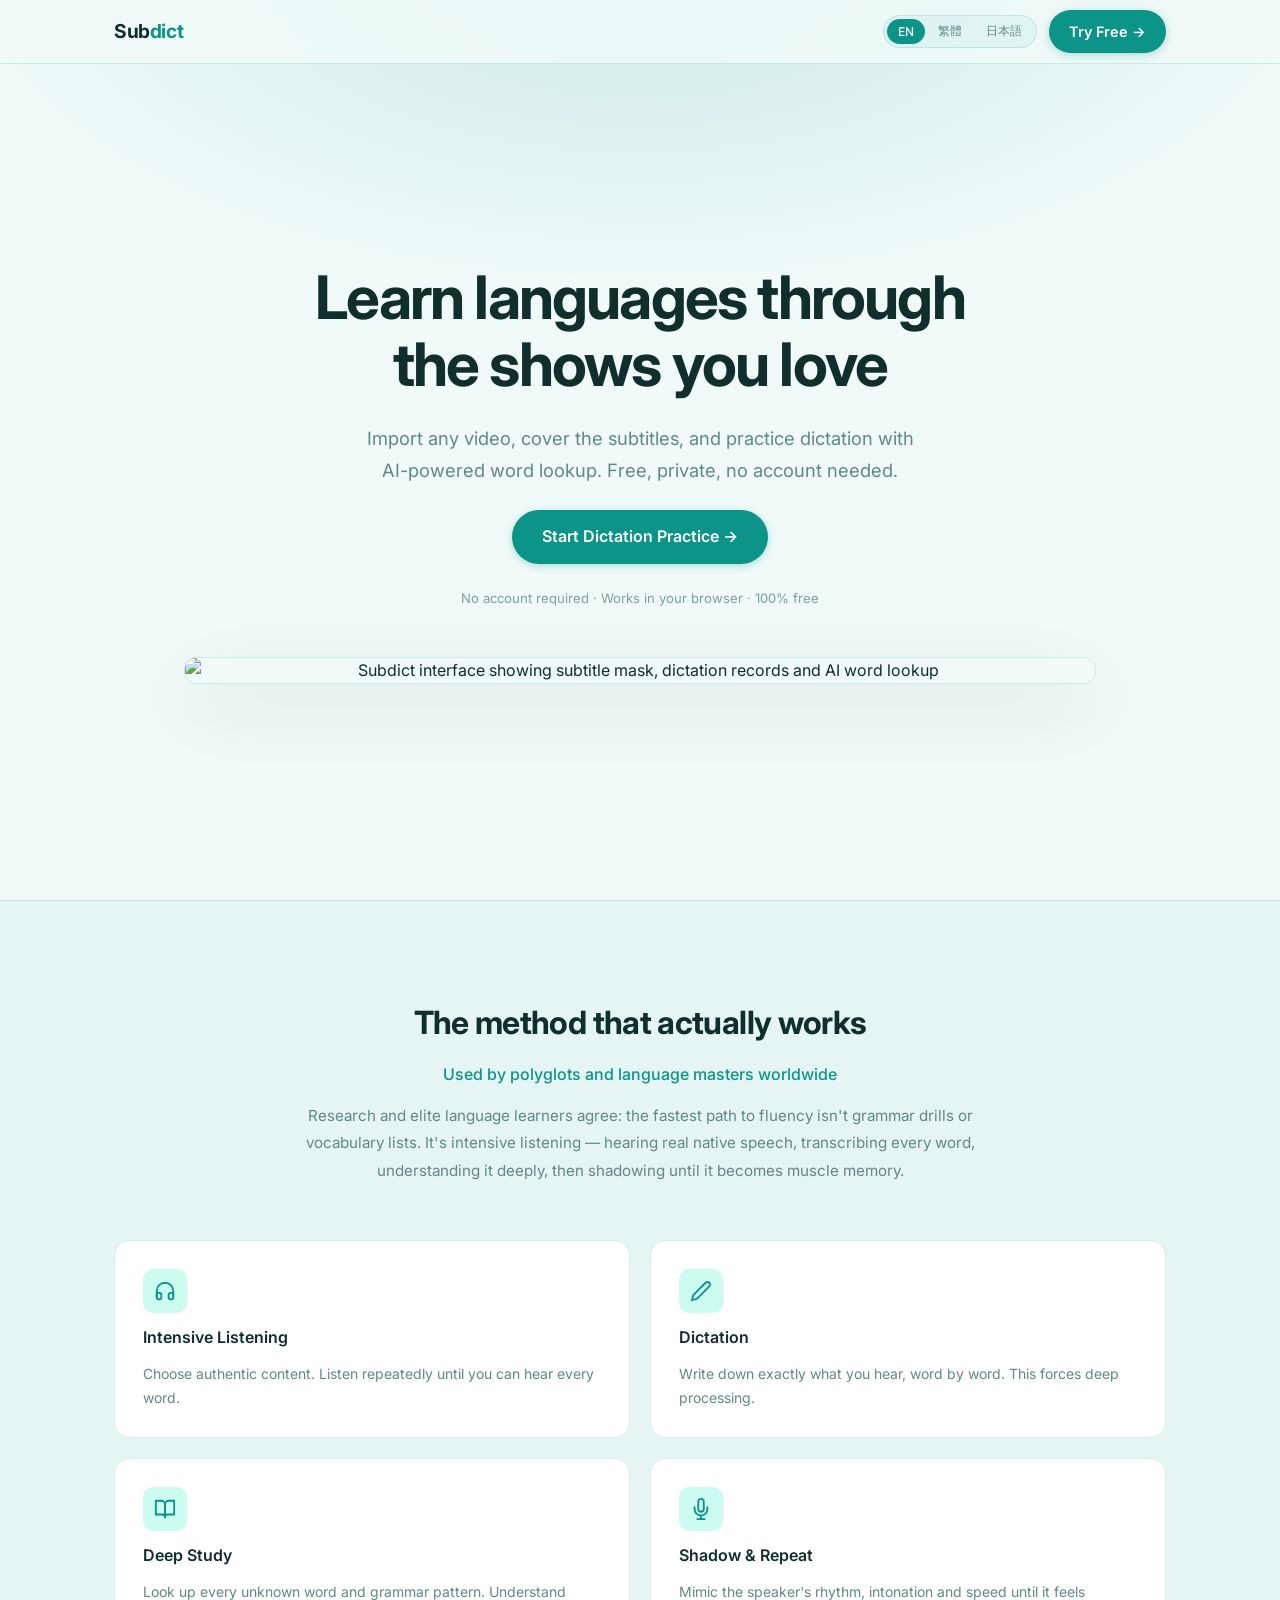
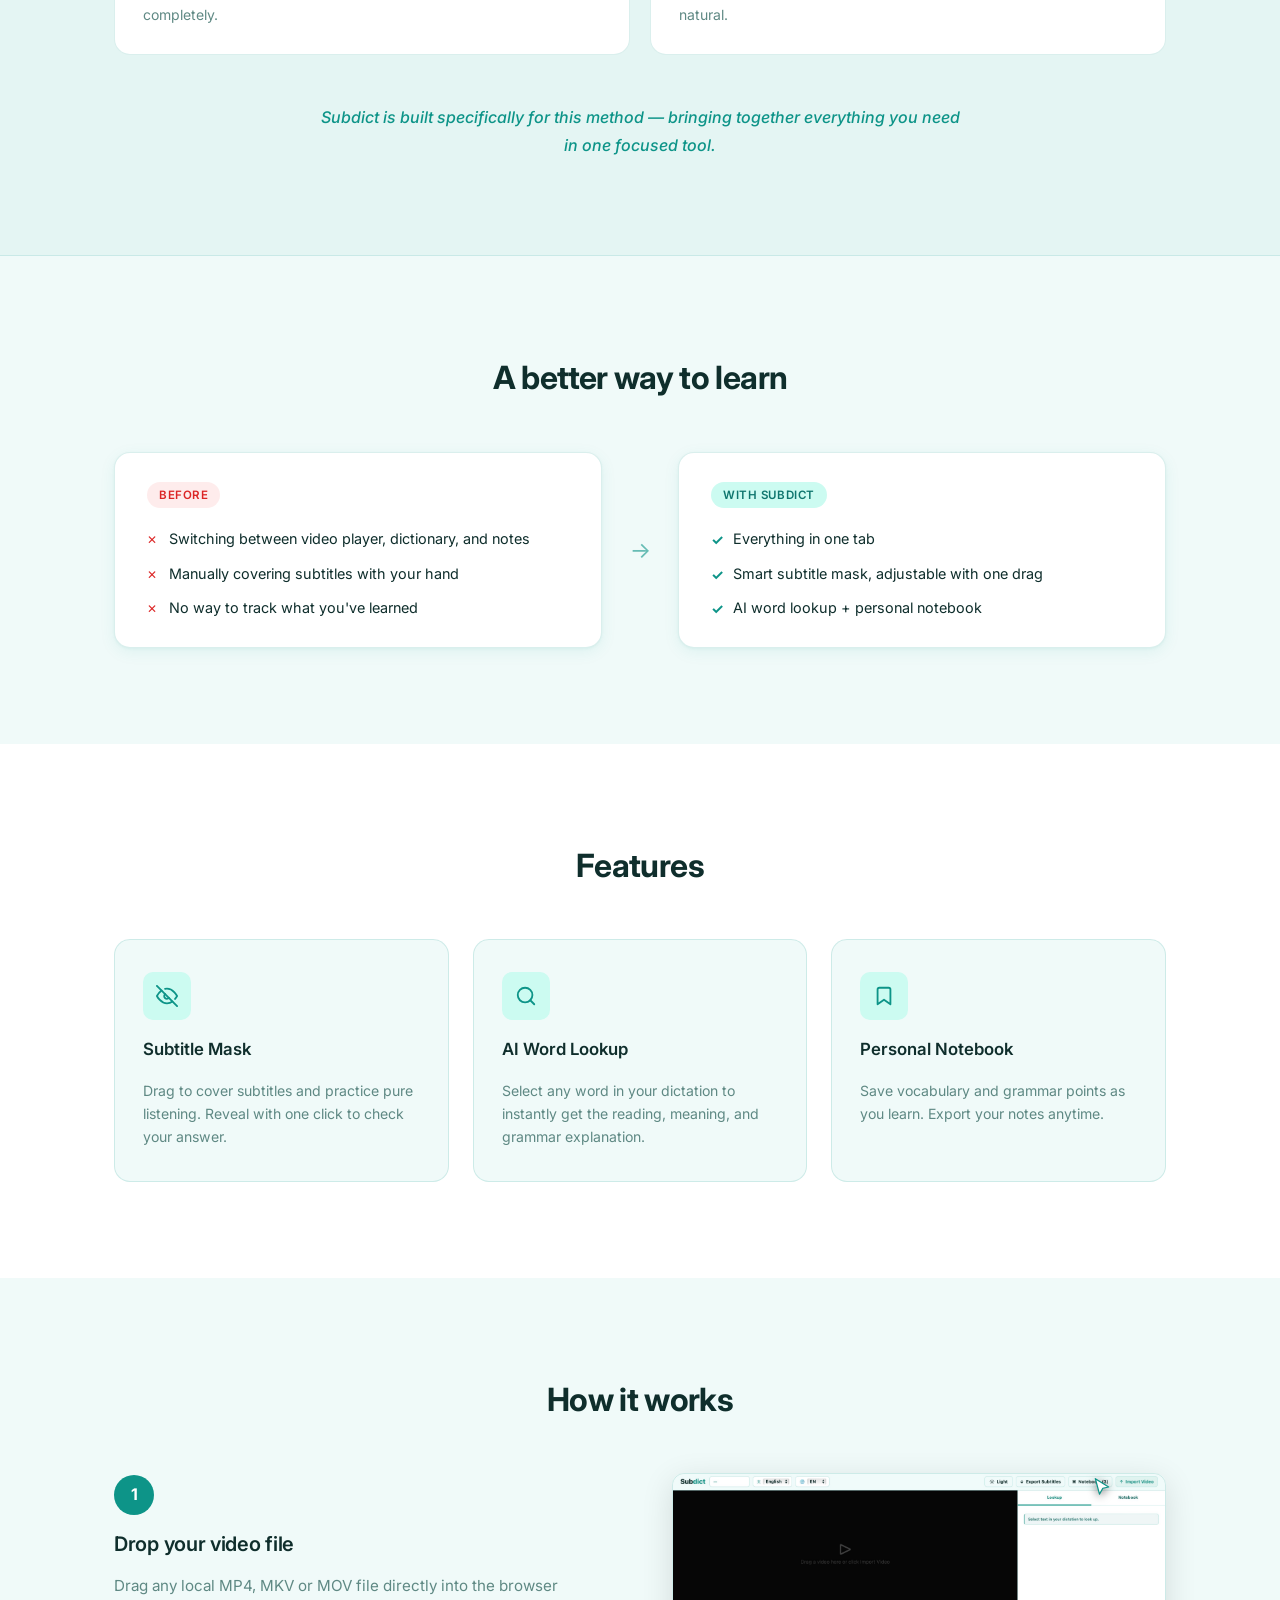
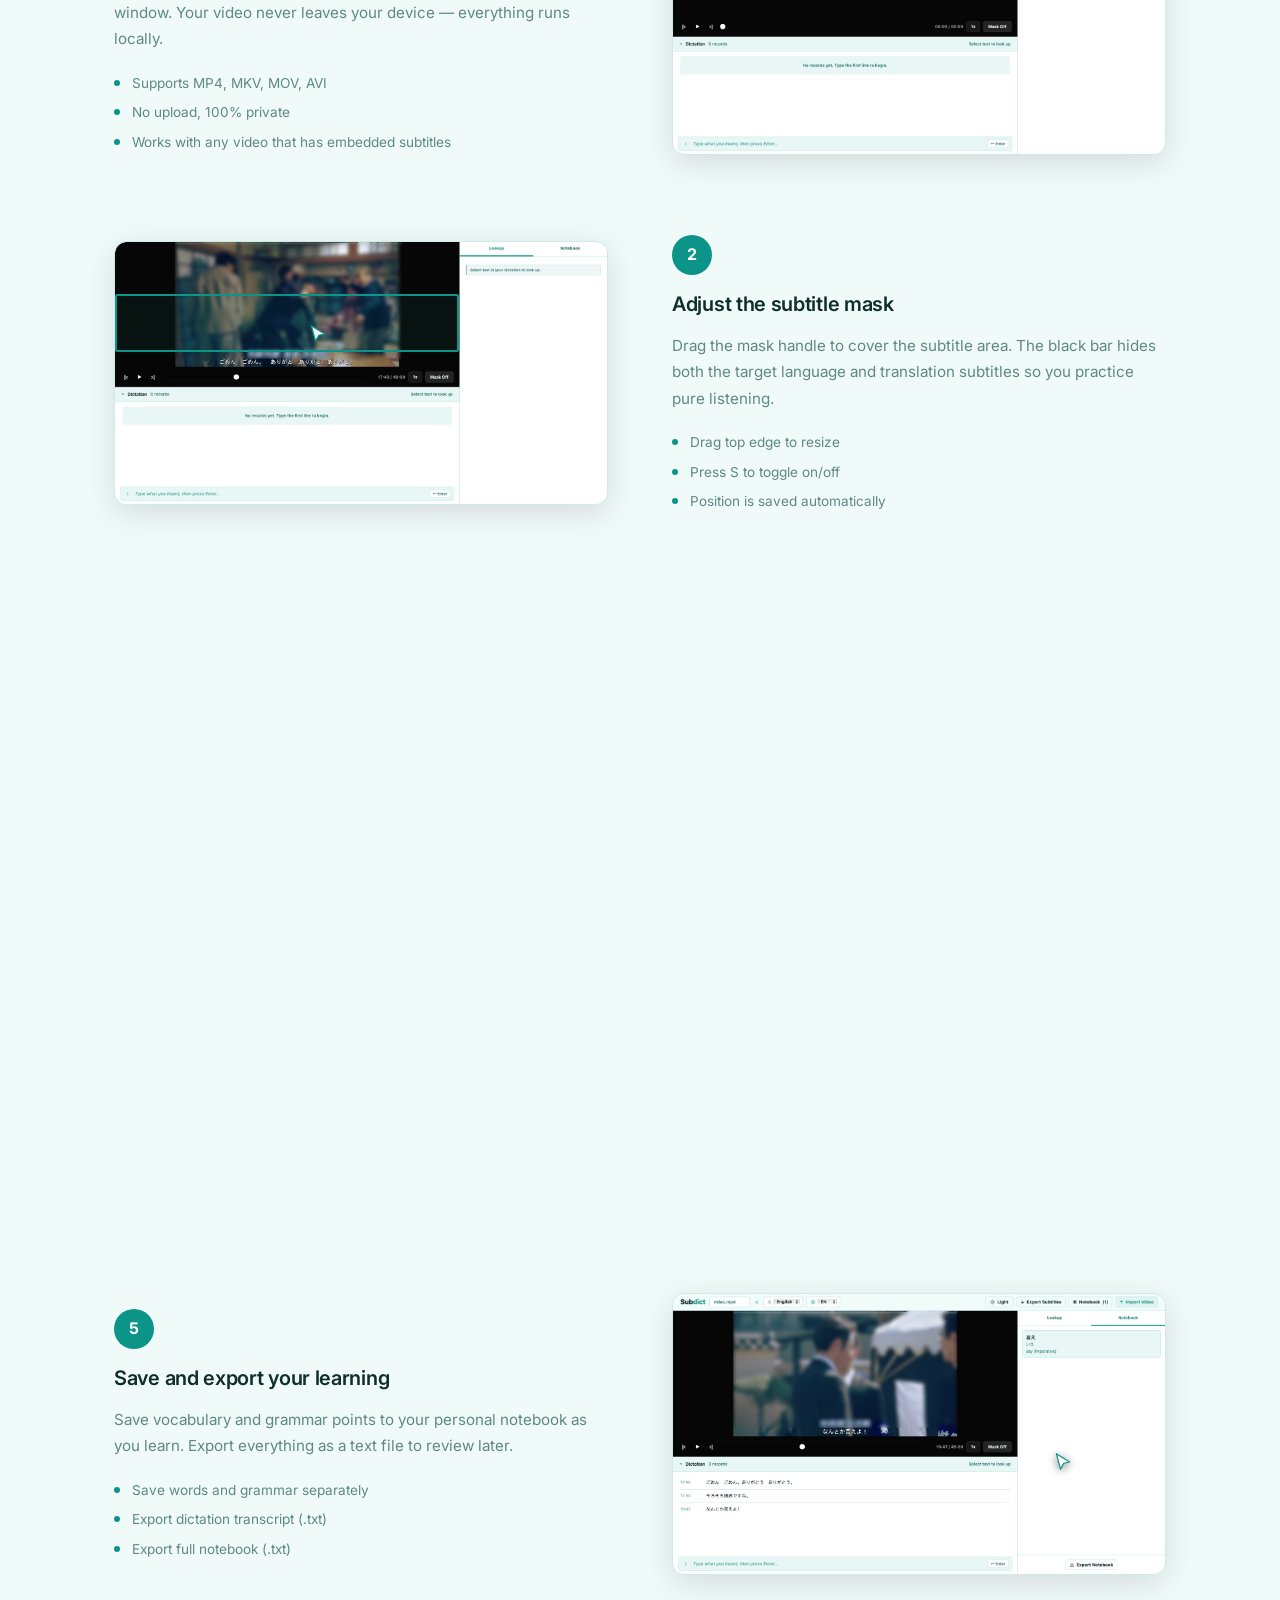
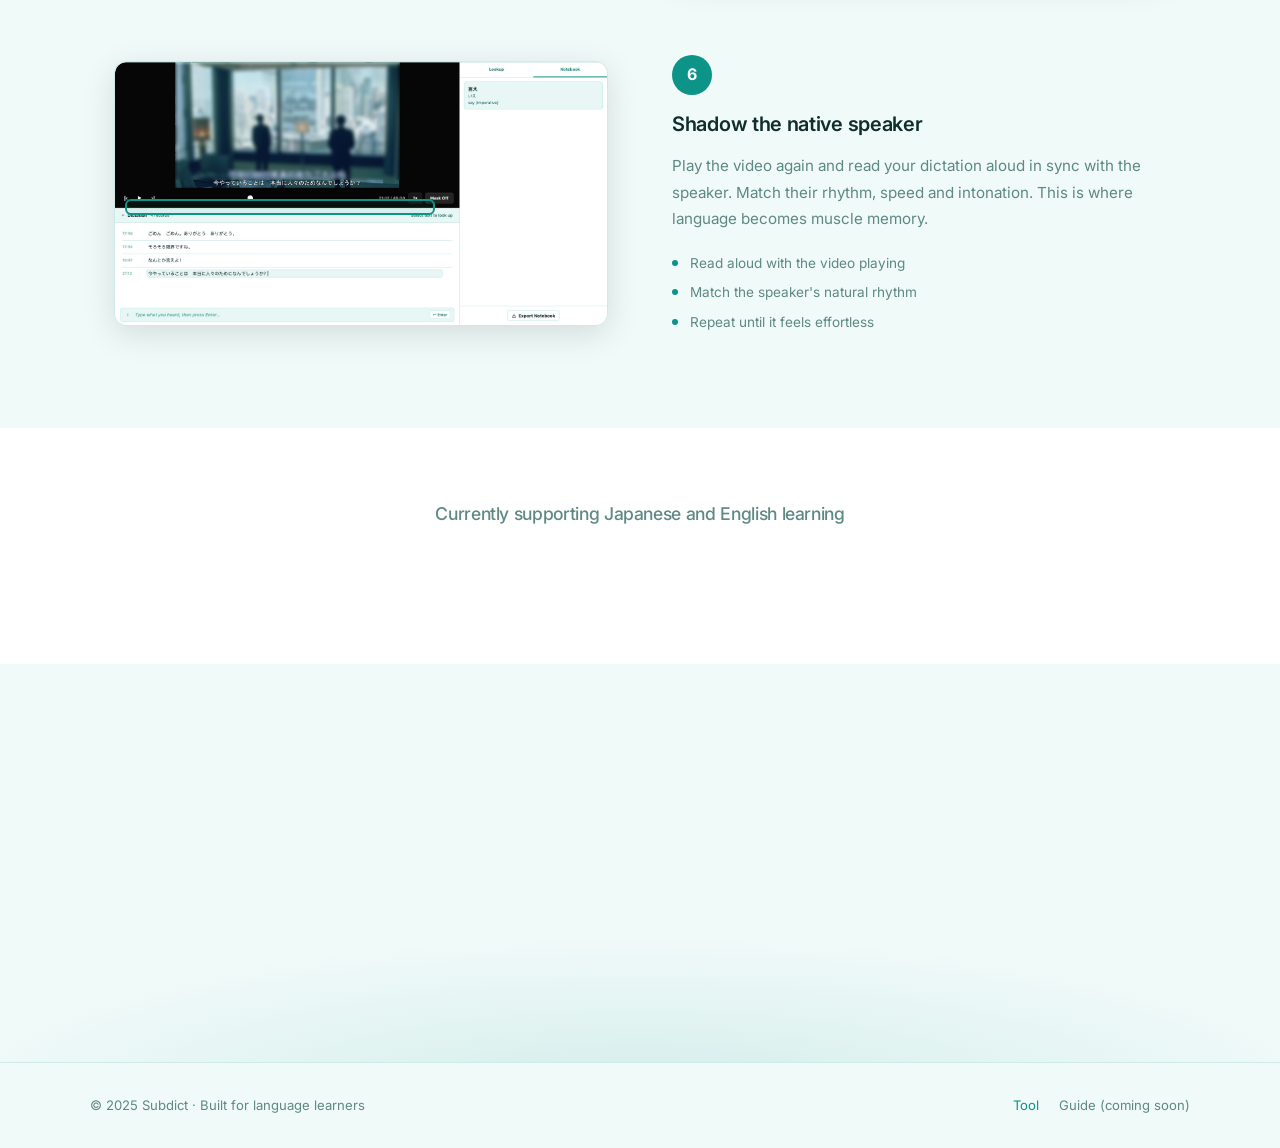
==== index.html @ 2af0fd48 "fix: adjust step 5 notebook entry and save button highlights" ====
<!DOCTYPE html>
<html lang="en">
<head>
  <meta charset="UTF-8" />
  <meta name="viewport" content="width=device-width, initial-scale=1.0" />
  <title>Subdict — Learn languages through the shows you love</title>
  <meta name="description" content="Subdict is a free dictation practice tool for language learners. Import any video, cover subtitles, and practice listening with AI-powered word lookup." />
  <meta property="og:title" content="Subdict — Learn languages through the shows you love" />
  <meta property="og:description" content="Free dictation practice tool. Import any video, cover subtitles, AI word lookup. No account needed." />
  <meta property="og:type" content="website" />
  <meta name="keywords" content="language learning, dictation practice, Japanese learning, subtitle, listening practice, vocabulary" />
  <meta name="theme-color" content="#0d9488" />
  <link rel="icon" type="image/svg+xml" href="dictation-practice/favicon.svg" />
  <link rel="preconnect" href="https://fonts.googleapis.com" />
  <link rel="preconnect" href="https://fonts.gstatic.com" crossorigin />
  <link href="https://fonts.googleapis.com/css2?family=Inter:wght@400;500;600;700&display=swap" rel="stylesheet" />
  <style>
    *, *::before, *::after { box-sizing: border-box; margin: 0; padding: 0; }

    html { scroll-behavior: smooth; }

    :root {
      --primary:       #0d9488;
      --primary-dark:  #0f766e;
      --primary-light: #ccfbf1;
      --bg:            #f0faf9;
      --bg-white:      #ffffff;
      --text:          #0f2e2c;
      --text-muted:    #5f8984;
      --border:        rgba(13, 148, 136, 0.15);
      --shadow:        0 1px 3px rgba(13,148,136,.06), 0 4px 16px rgba(13,148,136,.08);
      --shadow-hover:  0 4px 12px rgba(13,148,136,.12), 0 8px 32px rgba(13,148,136,.10);
      --radius:        16px;
      --radius-sm:     10px;
      --nav-h:         64px;
      --max-w:         1100px;
    }

    body {
      font-family: 'Inter', system-ui, -apple-system, sans-serif;
      background: var(--bg);
      color: var(--text);
      line-height: 1.6;
      -webkit-font-smoothing: antialiased;
    }

    /* ── Nav ─────────────────────────────── */
    .topnav {
      position: fixed;
      top: 0; left: 0; right: 0;
      height: var(--nav-h);
      background: rgba(240, 250, 249, 0.88);
      backdrop-filter: blur(14px);
      -webkit-backdrop-filter: blur(14px);
      border-bottom: 1px solid var(--border);
      z-index: 100;
    }
    .nav-inner {
      max-width: var(--max-w);
      margin: 0 auto;
      padding: 0 24px;
      height: 100%;
      display: flex;
      align-items: center;
      gap: 12px;
    }
    .logo {
      font-size: 1.2rem;
      font-weight: 700;
      color: var(--text);
      text-decoration: none;
      letter-spacing: -0.02em;
      margin-right: auto;
    }
    .logo span { color: var(--primary); }

    .lang-switcher {
      display: flex;
      gap: 2px;
      background: rgba(13,148,136,.06);
      border: 1px solid var(--border);
      border-radius: 999px;
      padding: 3px;
    }
    .lang-btn {
      background: none;
      border: none;
      padding: 4px 11px;
      border-radius: 999px;
      font-size: 0.75rem;
      font-weight: 500;
      color: var(--text-muted);
      cursor: pointer;
      transition: background .15s, color .15s;
      font-family: inherit;
      white-space: nowrap;
    }
    .lang-btn.active,
    .lang-btn:hover { background: var(--primary); color: #fff; }

    /* ── Buttons ─────────────────────────── */
    .btn {
      display: inline-flex;
      align-items: center;
      justify-content: center;
      padding: 10px 20px;
      border-radius: 999px;
      font-weight: 600;
      font-size: .9rem;
      text-decoration: none;
      transition: background .15s, transform .1s, box-shadow .15s;
      cursor: pointer;
      border: none;
      white-space: nowrap;
      font-family: inherit;
    }
    .btn-primary {
      background: var(--primary);
      color: #fff;
      box-shadow: 0 2px 8px rgba(13,148,136,.3);
    }
    .btn-primary:hover {
      background: var(--primary-dark);
      transform: translateY(-1px);
      box-shadow: 0 4px 16px rgba(13,148,136,.4);
    }
    .btn-primary:active { transform: none; }
    .btn-lg { padding: 14px 30px; font-size: 1rem; }

    /* ── Layout ──────────────────────────── */
    .section-inner {
      max-width: var(--max-w);
      margin: 0 auto;
      padding: 0 24px;
    }
    .section-title {
      font-size: clamp(1.5rem, 3vw, 2rem);
      font-weight: 700;
      text-align: center;
      margin-bottom: 48px;
      letter-spacing: -0.02em;
    }

    /* ── Hero ────────────────────────────── */
    .hero {
      min-height: 100vh;
      display: flex;
      flex-direction: column;
      align-items: center;
      justify-content: center;
      padding: calc(var(--nav-h) + 72px) 0 88px;
      background:
        radial-gradient(ellipse 80% 55% at 50% -5%, rgba(13,148,136,.16) 0%, transparent 70%),
        var(--bg);
      text-align: center;
    }
    .hero-inner {
      max-width: 720px;
      width: 100%;
      padding: 0 24px;
      display: flex;
      flex-direction: column;
      align-items: center;
      gap: 24px;
    }
    .hero h1 {
      font-size: clamp(2.1rem, 5.5vw, 3.75rem);
      font-weight: 700;
      line-height: 1.12;
      letter-spacing: -0.03em;
    }
    .hero-sub {
      font-size: clamp(.95rem, 2vw, 1.15rem);
      color: var(--text-muted);
      max-width: 560px;
      line-height: 1.75;
    }
    .hero-note {
      font-size: .82rem;
      color: var(--text-muted);
      opacity: .8;
    }
    .hero-screenshot {
      max-width: 960px;
      margin: 48px auto 0;
      padding: 0 24px;
      width: 100%;
    }
    .hero-screenshot img {
      width: 100%;
      border-radius: 12px;
      box-shadow: 0 24px 80px rgba(0,0,0,0.12);
      border: 1px solid rgba(13,148,136,0.15);
      display: block;
    }

    /* ── Pain vs Solution ────────────────── */
    .better-way { padding: 96px 0; }

    .split {
      display: flex;
      gap: 16px;
      align-items: stretch;
    }
    .split-divider {
      display: flex;
      align-items: center;
      justify-content: center;
      font-size: 1.4rem;
      color: var(--primary);
      flex-shrink: 0;
      width: 44px;
      opacity: .6;
    }
    .split-card {
      flex: 1;
      background: var(--bg-white);
      border-radius: var(--radius);
      padding: 28px 32px;
      box-shadow: var(--shadow);
      border: 1px solid var(--border);
    }
    .split-header { margin-bottom: 20px; }
    .split-badge {
      display: inline-block;
      font-size: .72rem;
      font-weight: 600;
      padding: 4px 12px;
      border-radius: 999px;
      letter-spacing: .05em;
      text-transform: uppercase;
    }
    .before-badge { background: rgba(239,68,68,.1); color: #dc2626; }
    .after-badge  { background: var(--primary-light); color: var(--primary-dark); }

    .split-list {
      list-style: none;
      display: flex;
      flex-direction: column;
      gap: 13px;
    }
    .split-list li {
      font-size: .9rem;
      padding-left: 22px;
      position: relative;
      line-height: 1.5;
      color: var(--text);
    }
    .before-list li::before {
      content: "✕";
      position: absolute;
      left: 0;
      color: #dc2626;
      font-weight: 700;
      font-size: .75rem;
      top: 3px;
    }
    .after-list li::before {
      content: "✓";
      position: absolute;
      left: 0;
      color: var(--primary);
      font-weight: 700;
      top: 1px;
    }

    /* ── Features ────────────────────────── */
    .features {
      padding: 96px 0;
      background: var(--bg-white);
    }
    .feature-grid {
      display: grid;
      grid-template-columns: repeat(3, 1fr);
      gap: 24px;
    }
    .feature-card {
      background: var(--bg);
      border: 1px solid var(--border);
      border-radius: var(--radius);
      padding: 32px 28px;
      display: flex;
      flex-direction: column;
      gap: 16px;
      transition: transform .2s ease, box-shadow .2s ease, opacity .55s ease;
    }
    .feature-card:hover {
      transform: translateY(-4px);
      box-shadow: var(--shadow-hover);
    }
    .feature-icon {
      width: 48px;
      height: 48px;
      background: var(--primary-light);
      border-radius: var(--radius-sm);
      display: flex;
      align-items: center;
      justify-content: center;
      color: var(--primary);
      flex-shrink: 0;
    }
    .feature-card h3 { font-size: 1.05rem; font-weight: 600; }
    .feature-card p  { font-size: .88rem; color: var(--text-muted); line-height: 1.65; }

    /* ── Guide Steps (How it works) ──────── */
    .how-it-works { padding: 96px 0; }

    .guide-steps {
      display: flex;
      flex-direction: column;
      gap: 80px;
    }
    .guide-step {
      display: flex;
      align-items: center;
      gap: 64px;
    }
    .guide-step.guide-reverse { flex-direction: row-reverse; }

    .guide-content {
      flex: 1;
      display: flex;
      flex-direction: column;
      gap: 16px;
    }
    .guide-badge {
      width: 40px;
      height: 40px;
      background: var(--primary);
      color: #fff;
      border-radius: 50%;
      display: flex;
      align-items: center;
      justify-content: center;
      font-size: 1rem;
      font-weight: 700;
      flex-shrink: 0;
    }
    .guide-content h3 {
      font-size: 1.25rem;
      font-weight: 600;
      letter-spacing: -0.015em;
      line-height: 1.3;
    }
    .guide-content > p {
      font-size: .95rem;
      color: var(--text-muted);
      line-height: 1.75;
    }
    .detail-list {
      list-style: none;
      display: flex;
      flex-direction: column;
      gap: 9px;
      margin-top: 4px;
    }
    .detail-list li {
      font-size: .85rem;
      color: var(--text-muted);
      padding-left: 18px;
      position: relative;
      line-height: 1.5;
    }
    .detail-list li::before {
      content: "";
      position: absolute;
      left: 0;
      top: 7px;
      width: 6px;
      height: 6px;
      background: var(--primary);
      border-radius: 50%;
    }
    .guide-visual { flex: 1; }
    .guide-icon-card {
      background: linear-gradient(140deg, var(--primary-light) 0%, rgba(240,250,249,.5) 100%);
      border: 1px solid rgba(13,148,136,.18);
      border-radius: var(--radius);
      aspect-ratio: 4/3;
      display: flex;
      align-items: center;
      justify-content: center;
      box-shadow: var(--shadow);
      color: var(--primary);
      transition: transform .2s, box-shadow .2s;
      position: relative;
      overflow: hidden;
    }
    .guide-icon-card::before {
      content: "";
      position: absolute;
      inset: 0;
      background: radial-gradient(circle at 50% 35%, rgba(13,148,136,.1), transparent 65%);
    }
    .guide-icon-card svg {
      width: 64px;
      height: 64px;
      position: relative;
      z-index: 1;
      opacity: .75;
    }
    .guide-icon-card:hover {
      transform: translateY(-3px);
      box-shadow: var(--shadow-hover);
    }

    /* ── Step Screenshots + Animations ─── */
    .step-visual { flex: 1; min-width: 0; }
    .screenshot-container {
      position: relative;
      border-radius: 12px;
      overflow: hidden;
      box-shadow: 0 8px 32px rgba(0,0,0,0.12);
      border: 1px solid rgba(13,148,136,0.15);
    }
    .screenshot-container img { width: 100%; display: block; border-radius: 12px; }
    .anim-overlay {
      position: absolute;
      inset: 0;
      pointer-events: none;
      border-radius: 12px;
      overflow: hidden;
    }
    .anim-cursor {
      position: absolute;
      width: 20px;
      height: 20px;
      --cursor-scale: 1;
      transform: translate(-4px, -2px) scale(var(--cursor-scale));
      transform-origin: 4px 2px;
      opacity: 0;
      pointer-events: none;
      transition: opacity 0.3s;
      filter: drop-shadow(0 2px 4px rgba(0,0,0,0.5));
    }
    .anim-cursor svg { width: 20px; height: 20px; }
    .anim-file-chip {
      position: absolute;
      background: white;
      border: 1px solid rgba(13,148,136,0.4);
      border-radius: 6px;
      padding: 3px 8px;
      font-size: 11px;
      color: #0d9488;
      font-weight: 500;
      box-shadow: 0 2px 8px rgba(0,0,0,0.15);
      white-space: nowrap;
      display: flex;
      align-items: center;
      gap: 4px;
      opacity: 0;
      pointer-events: none;
    }
    .anim-highlight {
      position: absolute;
      border: 2px solid #0d9488;
      border-radius: 6px;
      background: rgba(13,148,136,0.08);
      opacity: 0;
      transition: opacity 0.3s;
      pointer-events: none;
    }
    @keyframes blink { 0%, 50% { opacity: 1; } 51%, 100% { opacity: 0; } }
    .anim-word-hl {
      position: absolute;
      background: rgba(13,148,136,0.25);
      border-radius: 3px;
      opacity: 0;
      transition: opacity 0.2s;
      pointer-events: none;
    }

    /* ── Method Section ─────────────────── */
    .method-section {
      padding: 96px 0;
      background: rgba(13,148,136,0.05);
      border-top: 1px solid rgba(13,148,136,0.12);
      border-bottom: 1px solid rgba(13,148,136,0.12);
    }
    .method-header {
      text-align: center;
      max-width: 720px;
      margin: 0 auto 56px;
      display: flex;
      flex-direction: column;
      gap: 14px;
    }
    .method-header h2 {
      font-size: clamp(1.5rem, 3vw, 2rem);
      font-weight: 700;
      letter-spacing: -0.02em;
    }
    .method-sub {
      font-size: 1rem;
      color: var(--primary);
      font-weight: 500;
    }
    .method-body {
      font-size: .95rem;
      color: var(--text-muted);
      line-height: 1.8;
    }
    .method-grid {
      display: grid;
      grid-template-columns: repeat(2, 1fr);
      gap: 20px;
      margin-bottom: 48px;
    }
    .method-step {
      background: var(--bg-white);
      border: 1px solid var(--border);
      border-radius: var(--radius);
      padding: 28px;
      display: flex;
      flex-direction: column;
      gap: 12px;
      transition: transform .2s, box-shadow .2s, opacity .55s ease;
    }
    .method-step:hover {
      transform: translateY(-3px);
      box-shadow: var(--shadow-hover);
    }
    .method-icon {
      width: 44px;
      height: 44px;
      background: var(--primary-light);
      border-radius: var(--radius-sm);
      display: flex;
      align-items: center;
      justify-content: center;
      color: var(--primary);
      flex-shrink: 0;
    }
    .method-step h3 { font-size: 1rem; font-weight: 600; }
    .method-step p  { font-size: .875rem; color: var(--text-muted); line-height: 1.65; }
    .method-closing {
      text-align: center;
      font-style: italic;
      color: var(--primary);
      font-size: 1rem;
      max-width: 640px;
      margin: 0 auto;
      line-height: 1.75;
      font-weight: 500;
    }

    /* ── Languages ───────────────────────── */
    .languages {
      padding: 72px 0;
      background: var(--bg-white);
      text-align: center;
    }
    .languages .section-inner {
      display: flex;
      flex-direction: column;
      align-items: center;
      gap: 20px;
    }
    .languages .section-title {
      margin-bottom: 0;
      font-size: 1.1rem;
      font-weight: 500;
      color: var(--text-muted);
    }
    .lang-badges { display: flex; gap: 12px; flex-wrap: wrap; justify-content: center; }
    .lang-badge {
      background: var(--primary-light);
      color: var(--primary-dark);
      border: 1px solid rgba(13,148,136,.2);
      border-radius: 999px;
      padding: 9px 22px;
      font-size: .95rem;
      font-weight: 500;
    }

    /* ── Final CTA ───────────────────────── */
    .final-cta {
      padding: 104px 0;
      text-align: center;
      background: radial-gradient(ellipse 80% 60% at 50% 110%, rgba(13,148,136,.13) 0%, transparent 70%);
    }
    .final-cta .section-inner {
      display: flex;
      flex-direction: column;
      align-items: center;
      gap: 24px;
    }
    .final-cta h2 {
      font-size: clamp(1.75rem, 4vw, 2.6rem);
      font-weight: 700;
      letter-spacing: -0.025em;
    }
    .final-note { font-size: .83rem; color: var(--text-muted); }

    /* ── Footer ──────────────────────────── */
    footer {
      border-top: 1px solid var(--border);
      padding: 32px 24px;
    }
    .footer-inner {
      max-width: var(--max-w);
      margin: 0 auto;
      display: flex;
      align-items: center;
      justify-content: space-between;
      gap: 16px;
      flex-wrap: wrap;
    }
    footer p { font-size: .82rem; color: var(--text-muted); }
    .footer-nav { display: flex; gap: 20px; align-items: center; }
    .footer-nav a {
      font-size: .82rem;
      color: var(--primary);
      text-decoration: none;
    }
    .footer-nav a:hover { text-decoration: underline; }
    .footer-nav span { font-size: .82rem; color: var(--text-muted); }

    /* ── Animations ──────────────────────── */
    .fade-up {
      opacity: 0;
      transform: translateY(22px);
      transition: opacity .55s ease, transform .55s ease;
    }
    .fade-up.visible { opacity: 1; transform: none; }

    /* ── Responsive ──────────────────────── */
    @media (max-width: 860px) {
      .feature-grid { grid-template-columns: 1fr; }

      .guide-step,
      .guide-step.guide-reverse {
        flex-direction: column;
        gap: 32px;
      }
      .guide-visual,
      .step-visual { width: 100%; max-width: 440px; align-self: center; }
      .guide-steps  { gap: 56px; }
    }
    @media (max-width: 700px) {
      .nav-cta { display: none; }

      .split { flex-direction: column; }
      .split-divider { width: 100%; height: 32px; transform: rotate(90deg); margin: -4px 0; }

      .footer-inner { flex-direction: column; text-align: center; }

      .method-grid { grid-template-columns: 1fr; }
    }
  </style>
</head>
<body>

  <!-- ── Nav ────────────────────────────── -->
  <nav class="topnav">
    <div class="nav-inner">
      <a class="logo" href="#" aria-label="Subdict home">Sub<span>dict</span></a>
      <div class="lang-switcher" role="group" aria-label="Language">
        <button class="lang-btn" data-lang="en" aria-pressed="false">EN</button>
        <button class="lang-btn" data-lang="zh-TW" aria-pressed="false">繁體</button>
        <button class="lang-btn" data-lang="ja" aria-pressed="false">日本語</button>
      </div>
      <a class="btn btn-primary nav-cta" href="./dictation-practice/" data-i18n="navCta">Try Free →</a>
    </div>
  </nav>

  <main>

    <!-- ── Hero ───────────────────────────── -->
    <section class="hero" aria-label="Hero">
      <div class="hero-inner fade-up">
        <h1 data-i18n="heroHeadline">Learn languages through the shows you love</h1>
        <p class="hero-sub" data-i18n="heroSub">Import any video, cover the subtitles, and practice dictation with AI-powered word lookup. Free, private, no account needed.</p>
        <a class="btn btn-primary btn-lg" href="./dictation-practice/" data-i18n="heroCta">Start Dictation Practice →</a>
        <p class="hero-note" data-i18n="heroNote">No account required · Works in your browser · 100% free</p>
      </div>
      <div class="hero-screenshot fade-up">
        <img src="screenshot.png"
             alt="Subdict interface showing subtitle mask, dictation records and AI word lookup"
             loading="lazy" />
      </div>
    </section>

    <!-- ── Method Section ────────────────── -->
    <section class="method-section" aria-labelledby="method-title">
      <div class="section-inner">
        <div class="method-header fade-up">
          <h2 id="method-title" data-i18n="methodTitle">The method that actually works</h2>
          <p class="method-sub" data-i18n="methodSub">Used by polyglots and language masters worldwide</p>
          <p class="method-body" data-i18n="methodBody">Research and elite language learners agree: the fastest path to fluency isn't grammar drills or vocabulary lists. It's intensive listening — hearing real native speech, transcribing every word, understanding it deeply, then shadowing until it becomes muscle memory.</p>
        </div>
        <div class="method-grid">
          <div class="method-step fade-up">
            <div class="method-icon">
              <svg width="22" height="22" viewBox="0 0 24 24" fill="none" stroke="currentColor" stroke-width="2" stroke-linecap="round" stroke-linejoin="round" aria-hidden="true">
                <path d="M3 18v-6a9 9 0 0 1 18 0v6"/>
                <path d="M21 19a2 2 0 0 1-2 2h-1a2 2 0 0 1-2-2v-3a2 2 0 0 1 2-2h3zM3 19a2 2 0 0 0 2 2h1a2 2 0 0 0 2-2v-3a2 2 0 0 0-2-2H3z"/>
              </svg>
            </div>
            <h3 data-i18n="method1Title">Intensive Listening</h3>
            <p data-i18n="method1Desc">Choose authentic content. Listen repeatedly until you can hear every word.</p>
          </div>
          <div class="method-step fade-up">
            <div class="method-icon">
              <svg width="22" height="22" viewBox="0 0 24 24" fill="none" stroke="currentColor" stroke-width="2" stroke-linecap="round" stroke-linejoin="round" aria-hidden="true">
                <path d="M17 3a2.828 2.828 0 1 1 4 4L7.5 20.5 2 22l1.5-5.5L17 3z"/>
              </svg>
            </div>
            <h3 data-i18n="method2Title">Dictation</h3>
            <p data-i18n="method2Desc">Write down exactly what you hear, word by word. This forces deep processing.</p>
          </div>
          <div class="method-step fade-up">
            <div class="method-icon">
              <svg width="22" height="22" viewBox="0 0 24 24" fill="none" stroke="currentColor" stroke-width="2" stroke-linecap="round" stroke-linejoin="round" aria-hidden="true">
                <path d="M2 3h6a4 4 0 0 1 4 4v14a3 3 0 0 0-3-3H2z"/>
                <path d="M22 3h-6a4 4 0 0 0-4 4v14a3 3 0 0 1 3-3h7z"/>
              </svg>
            </div>
            <h3 data-i18n="method3Title">Deep Study</h3>
            <p data-i18n="method3Desc">Look up every unknown word and grammar pattern. Understand completely.</p>
          </div>
          <div class="method-step fade-up">
            <div class="method-icon">
              <svg width="22" height="22" viewBox="0 0 24 24" fill="none" stroke="currentColor" stroke-width="2" stroke-linecap="round" stroke-linejoin="round" aria-hidden="true">
                <path d="M12 1a3 3 0 0 0-3 3v8a3 3 0 0 0 6 0V4a3 3 0 0 0-3-3z"/>
                <path d="M19 10v2a7 7 0 0 1-14 0v-2"/>
                <line x1="12" y1="19" x2="12" y2="23"/>
                <line x1="8" y1="23" x2="16" y2="23"/>
              </svg>
            </div>
            <h3 data-i18n="method4Title">Shadow &amp; Repeat</h3>
            <p data-i18n="method4Desc">Mimic the speaker's rhythm, intonation and speed until it feels natural.</p>
          </div>
        </div>
        <p class="method-closing fade-up" data-i18n="methodClosing">Subdict is built specifically for this method — bringing together everything you need in one focused tool.</p>
      </div>
    </section>

    <!-- ── Pain vs Solution ───────────────── -->
    <section class="better-way" aria-labelledby="better-way-title">
      <div class="section-inner">
        <h2 id="better-way-title" class="section-title fade-up" data-i18n="painTitle">A better way to learn</h2>
        <div class="split fade-up">
          <div class="split-card split-before">
            <div class="split-header">
              <span class="split-badge before-badge" data-i18n="beforeLabel">Before</span>
            </div>
            <ul class="split-list before-list">
              <li data-i18n="beforeItem0">Switching between video player, dictionary, and notes</li>
              <li data-i18n="beforeItem1">Manually covering subtitles with your hand</li>
              <li data-i18n="beforeItem2">No way to track what you've learned</li>
            </ul>
          </div>
          <div class="split-divider" aria-hidden="true">→</div>
          <div class="split-card split-after">
            <div class="split-header">
              <span class="split-badge after-badge" data-i18n="afterLabel">With Subdict</span>
            </div>
            <ul class="split-list after-list">
              <li data-i18n="afterItem0">Everything in one tab</li>
              <li data-i18n="afterItem1">Smart subtitle mask, adjustable with one drag</li>
              <li data-i18n="afterItem2">AI word lookup + personal notebook</li>
            </ul>
          </div>
        </div>
      </div>
    </section>

    <!-- ── Features ───────────────────────── -->
    <section class="features" aria-labelledby="features-title">
      <div class="section-inner">
        <h2 id="features-title" class="section-title fade-up" data-i18n="featuresTitle">Features</h2>
        <div class="feature-grid">

          <article class="feature-card fade-up">
            <div class="feature-icon">
              <svg width="22" height="22" viewBox="0 0 24 24" fill="none" stroke="currentColor" stroke-width="2" stroke-linecap="round" stroke-linejoin="round" aria-hidden="true">
                <path d="M17.94 17.94A10.07 10.07 0 0 1 12 20c-7 0-11-8-11-8a18.45 18.45 0 0 1 5.06-5.94M9.9 4.24A9.12 9.12 0 0 1 12 4c7 0 11 8 11 8a18.5 18.5 0 0 1-2.16 3.19m-6.72-1.07a3 3 0 1 1-4.24-4.24"/>
                <line x1="1" y1="1" x2="23" y2="23"/>
              </svg>
            </div>
            <h3 data-i18n="feature1Title">Subtitle Mask</h3>
            <p data-i18n="feature1Desc">Drag to cover subtitles and practice pure listening. Reveal with one click to check your answer.</p>
          </article>

          <article class="feature-card fade-up">
            <div class="feature-icon">
              <svg width="22" height="22" viewBox="0 0 24 24" fill="none" stroke="currentColor" stroke-width="2" stroke-linecap="round" stroke-linejoin="round" aria-hidden="true">
                <circle cx="11" cy="11" r="8"/>
                <line x1="21" y1="21" x2="16.65" y2="16.65"/>
              </svg>
            </div>
            <h3 data-i18n="feature2Title">AI Word Lookup</h3>
            <p data-i18n="feature2Desc">Select any word in your dictation to instantly get the reading, meaning, and grammar explanation.</p>
          </article>

          <article class="feature-card fade-up">
            <div class="feature-icon">
              <svg width="22" height="22" viewBox="0 0 24 24" fill="none" stroke="currentColor" stroke-width="2" stroke-linecap="round" stroke-linejoin="round" aria-hidden="true">
                <path d="M19 21l-7-5-7 5V5a2 2 0 0 1 2-2h10a2 2 0 0 1 2 2z"/>
              </svg>
            </div>
            <h3 data-i18n="feature3Title">Personal Notebook</h3>
            <p data-i18n="feature3Desc">Save vocabulary and grammar points as you learn. Export your notes anytime.</p>
          </article>

        </div>
      </div>
    </section>

    <!-- ── How it works ───────────────────── -->
    <section class="how-it-works" aria-labelledby="how-title">
      <div class="section-inner">
        <h2 id="how-title" class="section-title fade-up" data-i18n="howTitle">How it works</h2>
        <div class="guide-steps">

          <!-- Step 1 -->
          <div class="guide-step fade-up">
            <div class="guide-content">
              <div class="guide-badge">1</div>
              <h3 data-i18n="step1Title">Drop your video file</h3>
              <p data-i18n="step1Desc">Drag any local MP4, MKV or MOV file directly into the browser window. Your video never leaves your device — everything runs locally.</p>
              <ul class="detail-list">
                <li data-i18n="step1d0">Supports MP4, MKV, MOV, AVI</li>
                <li data-i18n="step1d1">No upload, 100% private</li>
                <li data-i18n="step1d2">Works with any video that has embedded subtitles</li>
              </ul>
            </div>
            <div class="step-visual">
              <div class="screenshot-container">
                <img src="images/steps/step1.jpg" alt="Subdict empty interface with Import Video button" loading="lazy">
                <div class="anim-overlay" id="anim-1">
                  <div class="anim-cursor" id="cur-1"></div>
                  <div class="anim-highlight" id="hl-1" style="top:1%;right:1%;width:11%;height:6%;"></div>
                </div>
              </div>
            </div>
          </div>

          <!-- Step 2 (reversed) -->
          <div class="guide-step guide-reverse fade-up">
            <div class="guide-content">
              <div class="guide-badge">2</div>
              <h3 data-i18n="step2Title">Adjust the subtitle mask</h3>
              <p data-i18n="step2Desc">Drag the mask handle to cover the subtitle area. The black bar hides both the target language and translation subtitles so you practice pure listening.</p>
              <ul class="detail-list">
                <li data-i18n="step2d0">Drag top edge to resize</li>
                <li data-i18n="step2d1">Press S to toggle on/off</li>
                <li data-i18n="step2d2">Position is saved automatically</li>
              </ul>
            </div>
            <div class="step-visual">
              <div class="screenshot-container">
                <img src="images/steps/step2.jpg" alt="Subdict video with subtitle mask covering subtitles" loading="lazy">
                <div class="anim-overlay" id="anim-2">
                  <div class="anim-cursor" id="cur-2"></div>
                  <div class="anim-highlight" id="hl-2" style="bottom:42%;left:0%;width:70%;height:2%;border-radius:2px;"></div>
                </div>
              </div>
            </div>
          </div>

          <!-- Step 3 -->
          <div class="guide-step fade-up">
            <div class="guide-content">
              <div class="guide-badge">3</div>
              <h3 data-i18n="step3Title">Write your dictation</h3>
              <p data-i18n="step3Desc">Play the video, pause when you hear something, and type what you heard. Press Enter to record each line — it automatically saves with a timestamp.</p>
              <ul class="detail-list">
                <li data-i18n="step3d0">Auto-saves to your browser</li>
                <li data-i18n="step3d1">Timestamped entries</li>
                <li data-i18n="step3d2">Resume anytime, even after closing</li>
              </ul>
            </div>
            <div class="step-visual">
              <div class="screenshot-container">
                <img src="images/steps/step3.jpg" alt="Subdict dictation panel with three timestamped records" loading="lazy">
                <div class="anim-overlay" id="anim-3">
                  <div class="anim-cursor" id="cur-3"></div>
                  <div class="anim-highlight" id="hl-3" style="bottom:1%;left:1%;width:82%;height:7%;"></div>
                </div>
              </div>
            </div>
          </div>

          <!-- Step 4 (reversed) -->
          <div class="guide-step guide-reverse fade-up">
            <div class="guide-content">
              <div class="guide-badge">4</div>
              <h3 data-i18n="step4Title">Select any word to look up</h3>
              <p data-i18n="step4Desc">Highlight any word or phrase in your dictation. Click 'Look up' to get the reading, meaning, and grammar explanation powered by AI.</p>
              <ul class="detail-list">
                <li data-i18n="step4d0">Reading (hiragana / IPA)</li>
                <li data-i18n="step4d1">Grammar pattern analysis</li>
                <li data-i18n="step4d2">One-click save to notebook</li>
              </ul>
            </div>
            <div class="step-visual">
              <div class="screenshot-container">
                <img src="images/steps/step4.jpg" alt="Subdict word lookup panel showing reading and meaning" loading="lazy">
                <div class="anim-overlay" id="anim-4">
                  <div class="anim-cursor" id="cur-4"></div>
                  <div class="anim-highlight" id="hl-4a" style="top:62%;left:3%;width:55%;height:5%;"></div>
                  <div class="anim-highlight" id="hl-4b" style="top:10%;right:1%;width:47%;height:60%;border-color:rgba(13,148,136,0.4);"></div>
                </div>
              </div>
            </div>
          </div>

          <!-- Step 5 -->
          <div class="guide-step fade-up">
            <div class="guide-content">
              <div class="guide-badge">5</div>
              <h3 data-i18n="step5Title">Save and export your learning</h3>
              <p data-i18n="step5Desc">Save vocabulary and grammar points to your personal notebook as you learn. Export everything as a text file to review later.</p>
              <ul class="detail-list">
                <li data-i18n="step5d0">Save words and grammar separately</li>
                <li data-i18n="step5d1">Export dictation transcript (.txt)</li>
                <li data-i18n="step5d2">Export full notebook (.txt)</li>
              </ul>
            </div>
            <div class="step-visual">
              <div class="screenshot-container">
                <img src="images/steps/step5.jpg" alt="Subdict notebook tab showing a saved word entry" loading="lazy">
                <div class="anim-overlay" id="anim-5">
                  <div class="anim-cursor" id="cur-5"></div>
                  <div class="anim-highlight" id="hl-5a" style="top:8%;right:1%;width:44%;height:16%;"></div>
                  <div class="anim-highlight" id="hl-5b" style="bottom:3%;right:2%;width:20%;height:7%;"></div>
                </div>
              </div>
            </div>
          </div>

          <!-- Step 6 (reversed) -->
          <div class="guide-step guide-reverse fade-up">
            <div class="guide-content">
              <div class="guide-badge">6</div>
              <h3 data-i18n="step6Title">Shadow the native speaker</h3>
              <p data-i18n="step6Desc">Play the video again and read your dictation aloud in sync with the speaker. Match their rhythm, speed and intonation. This is where language becomes muscle memory.</p>
              <ul class="detail-list">
                <li data-i18n="step6d0">Read aloud with the video playing</li>
                <li data-i18n="step6d1">Match the speaker's natural rhythm</li>
                <li data-i18n="step6d2">Repeat until it feels effortless</li>
              </ul>
            </div>
            <div class="step-visual">
              <div class="screenshot-container">
                <img src="images/steps/step6.jpg" alt="Subdict with four dictation records ready for shadowing" loading="lazy">
                <div class="anim-overlay" id="anim-6">
                  <div class="anim-highlight" id="hl-6a" style="top:52%;left:2%;width:63%;height:6%;"></div>
                  <div class="anim-highlight" id="hl-6b" style="top:59%;left:2%;width:63%;height:6%;"></div>
                  <div class="anim-highlight" id="hl-6c" style="top:66%;left:2%;width:63%;height:6%;"></div>
                  <div class="anim-highlight" id="hl-6d" style="top:73%;left:2%;width:63%;height:6%;"></div>
                </div>
              </div>
            </div>
          </div>

        </div>
      </div>
    </section>

    <!-- ── Supported Languages ────────────── -->
    <section class="languages" aria-label="Supported languages">
      <div class="section-inner">
        <p class="section-title fade-up" data-i18n="langsTitle">Currently supporting Japanese and English learning</p>
        <div class="lang-badges fade-up">
          <span class="lang-badge" data-i18n="langJa">🇯🇵 Japanese</span>
          <span class="lang-badge" data-i18n="langEn">🇬🇧 English</span>
        </div>
      </div>
    </section>

    <!-- ── Final CTA ──────────────────────── -->
    <section class="final-cta" aria-label="Get started">
      <div class="section-inner fade-up">
        <h2 data-i18n="finalCtaTitle">Ready to level up your listening?</h2>
        <a class="btn btn-primary btn-lg" href="./dictation-practice/" data-i18n="finalCtaBtn">Try Subdict Free →</a>
        <p class="final-note" data-i18n="finalNote">Free forever · No signup · Your data stays on your device</p>
      </div>
    </section>

  </main>

  <!-- ── Footer ─────────────────────────── -->
  <footer>
    <div class="footer-inner">
      <p data-i18n="footerCopy">© 2025 Subdict · Built for language learners</p>
      <nav class="footer-nav" aria-label="Footer navigation">
        <a href="./dictation-practice/" data-i18n="footerTool">Tool</a>
        <span data-i18n="footerGuide">Guide (coming soon)</span>
      </nav>
    </div>
  </footer>

  <script>
    const strings = {
      en: {
        navCta:       "Try Free →",
        heroHeadline: "Learn languages through the shows you love",
        heroSub:      "Import any video, cover the subtitles, and practice dictation with AI-powered word lookup. Free, private, no account needed.",
        heroCta:      "Start Dictation Practice →",
        heroNote:     "No account required · Works in your browser · 100% free",
        painTitle:    "A better way to learn",
        beforeLabel:  "Before",
        afterLabel:   "With Subdict",
        beforeItem0:  "Switching between video player, dictionary, and notes",
        beforeItem1:  "Manually covering subtitles with your hand",
        beforeItem2:  "No way to track what you've learned",
        afterItem0:   "Everything in one tab",
        afterItem1:   "Smart subtitle mask, adjustable with one drag",
        afterItem2:   "AI word lookup + personal notebook",
        featuresTitle: "Features",
        feature1Title: "Subtitle Mask",
        feature1Desc:  "Drag to cover subtitles and practice pure listening. Reveal with one click to check your answer.",
        feature2Title: "AI Word Lookup",
        feature2Desc:  "Select any word in your dictation to instantly get the reading, meaning, and grammar explanation.",
        feature3Title: "Personal Notebook",
        feature3Desc:  "Save vocabulary and grammar points as you learn. Export your notes anytime.",
        howTitle: "How it works",
        step1Title: "Drop your video file",
        step1Desc:  "Drag any local MP4, MKV or MOV file directly into the browser window. Your video never leaves your device — everything runs locally.",
        step1d0: "Supports MP4, MKV, MOV, AVI",
        step1d1: "No upload, 100% private",
        step1d2: "Works with any video that has embedded subtitles",
        step2Title: "Adjust the subtitle mask",
        step2Desc:  "Drag the mask handle to cover the subtitle area. The black bar hides both the target language and translation subtitles so you practice pure listening.",
        step2d0: "Drag top edge to resize",
        step2d1: "Press S to toggle on/off",
        step2d2: "Position is saved automatically",
        step3Title: "Write your dictation",
        step3Desc:  "Play the video, pause when you hear something, and type what you heard. Press Enter to record each line — it automatically saves with a timestamp.",
        step3d0: "Auto-saves to your browser",
        step3d1: "Timestamped entries",
        step3d2: "Resume anytime, even after closing",
        step4Title: "Select any word to look up",
        step4Desc:  "Highlight any word or phrase in your dictation. Click 'Look up' to get the reading, meaning, and grammar explanation powered by AI.",
        step4d0: "Reading (hiragana / IPA)",
        step4d1: "Grammar pattern analysis",
        step4d2: "One-click save to notebook",
        step5Title: "Save and export your learning",
        step5Desc:  "Save vocabulary and grammar points to your personal notebook as you learn. Export everything as a text file to review later.",
        step5d0: "Save words and grammar separately",
        step5d1: "Export dictation transcript (.txt)",
        step5d2: "Export full notebook (.txt)",
        step6Title: "Shadow the native speaker",
        step6Desc:  "Play the video again and read your dictation aloud in sync with the speaker. Match their rhythm, speed and intonation. This is where language becomes muscle memory.",
        step6d0: "Read aloud with the video playing",
        step6d1: "Match the speaker's natural rhythm",
        step6d2: "Repeat until it feels effortless",
        methodTitle:   "The method that actually works",
        methodSub:     "Used by polyglots and language masters worldwide",
        methodBody:    "Research and elite language learners agree: the fastest path to fluency isn't grammar drills or vocabulary lists. It's intensive listening — hearing real native speech, transcribing every word, understanding it deeply, then shadowing until it becomes muscle memory.",
        method1Title:  "Intensive Listening",
        method1Desc:   "Choose authentic content. Listen repeatedly until you can hear every word.",
        method2Title:  "Dictation",
        method2Desc:   "Write down exactly what you hear, word by word. This forces deep processing.",
        method3Title:  "Deep Study",
        method3Desc:   "Look up every unknown word and grammar pattern. Understand completely.",
        method4Title:  "Shadow & Repeat",
        method4Desc:   "Mimic the speaker's rhythm, intonation and speed until it feels natural.",
        methodClosing: "Subdict is built specifically for this method — bringing together everything you need in one focused tool.",
        langsTitle: "Currently supporting Japanese and English learning",
        langJa:     "🇯🇵 Japanese",
        langEn:     "🇬🇧 English",
        finalCtaTitle: "Ready to level up your listening?",
        finalCtaBtn:   "Try Subdict Free →",
        finalNote:     "Free forever · No signup · Your data stays on your device",
        footerCopy:    "© 2025 Subdict · Built for language learners",
        footerTool:    "Tool",
        footerGuide:   "Guide (coming soon)",
      },
      "zh-TW": {
        navCta:       "免費試用 →",
        heroHeadline: "透過你喜愛的影片學習語言",
        heroSub:      "匯入任何影片，遮住字幕，透過 AI 單字查詢練習聽寫。完全免費、私密、無需帳號。",
        heroCta:      "開始聽寫練習 →",
        heroNote:     "無需帳號 · 在瀏覽器中運行 · 完全免費",
        painTitle:    "更好的學習方式",
        beforeLabel:  "以前",
        afterLabel:   "使用 Subdict",
        beforeItem0:  "在影片播放器、字典和筆記之間切換",
        beforeItem1:  "用手遮住字幕",
        beforeItem2:  "無法追蹤學習進度",
        afterItem0:   "一個分頁搞定一切",
        afterItem1:   "智慧字幕遮罩，一鍵拖曳調整",
        afterItem2:   "AI 單字查詢 + 個人筆記本",
        featuresTitle: "功能特色",
        feature1Title: "字幕遮罩",
        feature1Desc:  "拖曳遮住字幕，練習純聽力。點一下即可揭曉答案。",
        feature2Title: "AI 單字查詢",
        feature2Desc:  "在聽寫中選取任意單字，立即獲得假名讀音、意思和文法說明。",
        feature3Title: "個人筆記本",
        feature3Desc:  "邊學邊儲存單字和文法重點。隨時匯出你的筆記。",
        howTitle: "使用方式",
        step1Title: "匯入你的影片檔案",
        step1Desc:  "將任何本地 MP4、MKV 或 MOV 檔案直接拖入瀏覽器視窗。你的影片不會離開你的裝置——一切都在本地運行。",
        step1d0: "支援 MP4、MKV、MOV、AVI",
        step1d1: "無需上傳，100% 私密",
        step1d2: "適用於任何含有內嵌字幕的影片",
        step2Title: "調整字幕遮罩",
        step2Desc:  "拖動遮罩控制桿以遮蓋字幕區域。黑色條狀遮罩同時隱藏目標語言和翻譯字幕，讓你練習純聽力。",
        step2d0: "拖動上緣調整大小",
        step2d1: "按 S 鍵切換開關",
        step2d2: "位置自動儲存",
        step3Title: "寫下你的聽寫",
        step3Desc:  "播放影片，聽到內容時暫停，打出你聽到的。按 Enter 記錄每一行——自動儲存並附上時間戳。",
        step3d0: "自動儲存至瀏覽器",
        step3d1: "帶有時間戳的記錄",
        step3d2: "隨時繼續，即使關閉後也能恢復",
        step4Title: "選取任意單字查詢",
        step4Desc:  "在聽寫中反白任意單字或片語，點擊「查詢」即可獲得 AI 提供的讀音、意思和文法說明。",
        step4d0: "讀音（假名 / IPA）",
        step4d1: "文法句型分析",
        step4d2: "一鍵儲存至筆記本",
        step5Title: "儲存並匯出你的學習成果",
        step5Desc:  "邊學邊將單字和文法重點儲存至個人筆記本。將所有內容匯出為文字檔，方便日後複習。",
        step5d0: "分別儲存單字和文法",
        step5d1: "匯出聽寫記錄（.txt）",
        step5d2: "匯出完整筆記本（.txt）",
        step6Title: "跟讀模仿母語者",
        step6Desc:  "重新播放影片，對照你的聽寫記錄大聲跟讀。模仿說話者的節奏、語速和語調，直到語言成為肌肉記憶。",
        step6d0: "邊播放影片邊大聲朗讀",
        step6d1: "模仿說話者的自然節奏",
        step6d2: "反覆練習直到流暢自然",
        methodTitle:   "真正有效的語言學習法",
        methodSub:     "被世界各地的語言高手所採用",
        methodBody:    "研究與頂尖語言學習者的經驗都指向同一個結論：通往流利的最快路徑，不是背語法規則或單字表，而是高強度的沉浸式聆聽——聆聽真實的母語內容、逐字聽寫、深度理解，再不斷模仿跟讀，直到語言成為肌肉記憶。",
        method1Title:  "精聽",
        method1Desc:   "選擇真實的母語內容，反覆聆聽直到能聽清每一個字。",
        method2Title:  "聽寫",
        method2Desc:   "逐字將聽到的內容寫下來，這個過程強迫大腦深度處理語言。",
        method3Title:  "精讀",
        method3Desc:   "查找所有不懂的單字和語法，直到完全理解為止。",
        method4Title:  "跟讀模仿",
        method4Desc:   "模仿說話者的節奏、語調和語速，直到感覺自然為止。",
        methodClosing: "Subdict 專為這套方法而設計——將你所需的一切整合在同一個專注的工具中。",
        langsTitle: "目前支援日語和英語學習",
        langJa:     "🇯🇵 日語",
        langEn:     "🇬🇧 英語",
        finalCtaTitle: "準備好提升你的聽力了嗎？",
        finalCtaBtn:   "免費試用 Subdict →",
        finalNote:     "永久免費 · 無需註冊 · 資料儲存於你的裝置",
        footerCopy:    "© 2025 Subdict · 為語言學習者打造",
        footerTool:    "工具",
        footerGuide:   "使用指南（即將推出）",
      },
      ja: {
        navCta:       "無料で試す →",
        heroHeadline: "好きなドラマで語学を学ぼう",
        heroSub:      "動画を読み込み、字幕を隠して、AIによる単語検索でディクテーション練習。無料・プライベート・アカウント不要。",
        heroCta:      "ディクテーション練習を始める →",
        heroNote:     "アカウント不要 · ブラウザで動作 · 完全無料",
        painTitle:    "よりよい学習方法",
        beforeLabel:  "従来",
        afterLabel:   "Subdict を使うと",
        beforeItem0:  "動画プレーヤー・辞書・ノートを行き来する",
        beforeItem1:  "手で字幕を隠す",
        beforeItem2:  "学習記録をつける方法がない",
        afterItem0:   "すべて1つのタブで完結",
        afterItem1:   "スマート字幕マスク、ワンドラッグで調整",
        afterItem2:   "AI単語検索 + 個人ノートブック",
        featuresTitle: "機能",
        feature1Title: "字幕マスク",
        feature1Desc:  "ドラッグして字幕を隠し、純粋なリスニングを練習。クリックひとつで答え合わせ。",
        feature2Title: "AI単語検索",
        feature2Desc:  "ディクテーション中の任意の単語を選択すると、読み仮名・意味・文法解説を即座に表示。",
        feature3Title: "個人ノートブック",
        feature3Desc:  "学習しながら語彙と文法ポイントを保存。いつでもノートをエクスポート可能。",
        howTitle: "使い方",
        step1Title: "動画ファイルをドロップ",
        step1Desc:  "MP4・MKV・MOVなど、ローカルの動画ファイルをブラウザ画面に直接ドラッグします。動画がデバイスの外に出ることはなく、すべてローカルで動作します。",
        step1d0: "MP4・MKV・MOV・AVI に対応",
        step1d1: "アップロード不要、100%プライベート",
        step1d2: "字幕が埋め込まれた動画ならどれでも動作",
        step2Title: "字幕マスクを調整する",
        step2Desc:  "マスクハンドルをドラッグして字幕エリアを隠します。黒いバーが目標言語と翻訳字幕の両方を隠し、純粋なリスニング練習ができます。",
        step2d0: "上端をドラッグしてサイズ変更",
        step2d1: "S キーでオン/オフ切り替え",
        step2d2: "位置は自動保存",
        step3Title: "ディクテーションを書く",
        step3Desc:  "動画を再生し、聞こえたところで一時停止して、聞き取った内容をタイプします。Enterで各行を記録——タイムスタンプ付きで自動保存されます。",
        step3d0: "ブラウザに自動保存",
        step3d1: "タイムスタンプ付きエントリ",
        step3d2: "閉じた後でもいつでも再開可能",
        step4Title: "単語を選んで調べる",
        step4Desc:  "ディクテーション中の任意の単語やフレーズをハイライト。「調べる」をクリックするとAIが読み仮名・意味・文法解説を表示します。",
        step4d0: "読み（ひらがな / IPA）",
        step4d1: "文法パターン分析",
        step4d2: "ワンクリックでノートブックに保存",
        step5Title: "学習内容を保存してエクスポート",
        step5Desc:  "学習しながら語彙と文法ポイントを個人ノートブックに保存。後で復習するためにすべてをテキストファイルとしてエクスポートできます。",
        step5d0: "単語と文法を別々に保存",
        step5d1: "ディクテーション記録をエクスポート（.txt）",
        step5d2: "ノートブック全体をエクスポート（.txt）",
        step6Title: "ネイティブをシャドーイング",
        step6Desc:  "動画をもう一度再生し、書き取った内容を声に出して一緒に読む。話者のリズム・速度・イントネーションを真似て、言語を体に染み込ませよう。",
        step6d0: "動画を再生しながら声に出して読む",
        step6d1: "話者の自然なリズムを真似る",
        step6d2: "自然に感じるまで繰り返す",
        methodTitle:   "本当に効果のある語学学習法",
        methodSub:     "世界中の語学上達者が実践する方法",
        methodBody:    "研究と優れた語学学習者の経験が示す共通点がある。流暢さへの最速ルートは、文法や単語の暗記ではない。本物の音声を集中的に聴き、一言一句書き取り、深く理解し、そして自分のものになるまで繰り返し音読すること。",
        method1Title:  "精聴",
        method1Desc:   "本物のネイティブ音声を選び、すべての言葉が聞き取れるまで繰り返し聴く。",
        method2Title:  "書き取り",
        method2Desc:   "聞こえた内容を一字一句書き取る。この作業が深い言語処理を促す。",
        method3Title:  "精読",
        method3Desc:   "知らない単語や文法をすべて調べ、完全に理解する。",
        method4Title:  "シャドーイング",
        method4Desc:   "話者のリズム・イントネーション・速度を自然に感じるまで真似る。",
        methodClosing: "Subdict はこの学習法のために設計されています——必要なすべてを一つのツールに。",
        langsTitle: "現在、日本語と英語の学習に対応",
        langJa:     "🇯🇵 日本語",
        langEn:     "🇬🇧 英語",
        finalCtaTitle: "リスニング力を上げる準備はできましたか？",
        finalCtaBtn:   "Subdict を無料で試す →",
        finalNote:     "永久無料 · 登録不要 · データはあなたのデバイスに保存",
        footerCopy:    "© 2025 Subdict · 語学学習者のために作られました",
        footerTool:    "ツール",
        footerGuide:   "ガイド（近日公開）",
      },
    };

    const pageTitles = {
      en:    "Subdict — Learn languages through the shows you love",
      "zh-TW": "Subdict — 透過你喜愛的影片學習語言",
      ja:    "Subdict — 好きなドラマで語学を学ぼう",
    };

    function applyLang(lang) {
      if (!strings[lang]) lang = "en";
      const pack = strings[lang];
      document.documentElement.lang = lang;
      document.title = pageTitles[lang];
      document.querySelectorAll("[data-i18n]").forEach(el => {
        const key = el.dataset.i18n;
        if (pack[key] !== undefined) el.textContent = pack[key];
      });
      document.querySelectorAll(".lang-btn").forEach(btn => {
        const active = btn.dataset.lang === lang;
        btn.classList.toggle("active", active);
        btn.setAttribute("aria-pressed", String(active));
      });
      localStorage.setItem("subdict_landing_lang", lang);
    }

    function detectLang() {
      const saved = localStorage.getItem("subdict_landing_lang");
      if (saved && strings[saved]) return saved;
      const bl = (navigator.language || "en").toLowerCase();
      if (bl.startsWith("zh")) return "zh-TW";
      if (bl.startsWith("ja")) return "ja";
      return "en";
    }

    document.querySelectorAll(".lang-btn").forEach(btn => {
      btn.addEventListener("click", () => applyLang(btn.dataset.lang));
    });

    applyLang(detectLang());

    // ── Step animations ────────────────────────────────────────
    const CURSOR_SVG = `<svg viewBox="0 0 24 24" xmlns="http://www.w3.org/2000/svg"><path d="M4 2l16 10-7 1.5-4 7z" fill="white" stroke="#0d9488" stroke-width="1.5" stroke-linejoin="round"/></svg>`;
    document.querySelectorAll('.anim-cursor').forEach(el => el.innerHTML = CURSOR_SVG);

    function moveCursor(el, x, y, duration) {
      el.style.transition = duration ? `left ${duration}ms ease, top ${duration}ms ease` : 'none';
      el.style.left = x;
      el.style.top = y;
    }
    function pressCursor(el, pressed) {
      if (el) el.style.setProperty('--cursor-scale', pressed ? '0.85' : '1');
    }
    function showEl(el, show) { if (el) el.style.opacity = show ? '1' : '0'; }
    function pressCursor(el, pressed) { if (el) el.style.transform = pressed ? 'scale(0.8)' : 'scale(1)'; }

    function anim1() {
      const cur = document.getElementById('cur-1'), hl = document.getElementById('hl-1');
      showEl(cur, false); showEl(hl, false);
      moveCursor(cur, '70%', '1%');
      setTimeout(() => showEl(cur, true), 300);
      setTimeout(() => moveCursor(cur, '86%', '2%', 800), 500);
      setTimeout(() => showEl(hl, true), 1400);
      setTimeout(() => pressCursor(cur, true), 1600);
      setTimeout(() => { pressCursor(cur, false); showEl(hl, false); }, 1900);
      setTimeout(() => showEl(cur, false), 2300);
    }

    function anim2() {
      const cur = document.getElementById('cur-2'), hl = document.getElementById('hl-2');
      showEl(cur, false); showEl(hl, false);
      moveCursor(cur, '40%', '52%');
      setTimeout(() => { showEl(cur, true); showEl(hl, true); }, 400);
      setTimeout(() => {
        moveCursor(cur, '40%', '32%', 1200);
        hl.style.bottom = '58%'; hl.style.height = '22%';
        hl.style.transition = 'bottom 1.2s ease, height 1.2s ease, opacity 0.3s';
      }, 700);
      setTimeout(() => {
        moveCursor(cur, '40%', '52%', 900);
        hl.style.bottom = '42%'; hl.style.height = '2%';
      }, 2200);
      setTimeout(() => { showEl(cur, false); showEl(hl, false); }, 3300);
    }

    function anim3() {
      const cur = document.getElementById('cur-3'), hl = document.getElementById('hl-3');
      showEl(cur, false); showEl(hl, false);
      moveCursor(cur, '30%', '90%');
      setTimeout(() => showEl(cur, true), 300);
      setTimeout(() => moveCursor(cur, '30%', '92%', 600), 500);
      setTimeout(() => { showEl(hl, true); pressCursor(cur, true); }, 1200);
      setTimeout(() => pressCursor(cur, false), 1500);
      setTimeout(() => { showEl(cur, false); showEl(hl, false); }, 3000);
    }

    function anim4() {
      const cur = document.getElementById('cur-4');
      const hla = document.getElementById('hl-4a'), hlb = document.getElementById('hl-4b');
      showEl(cur, false); showEl(hla, false); showEl(hlb, false);
      moveCursor(cur, '5%', '60%');
      setTimeout(() => showEl(cur, true), 300);
      setTimeout(() => moveCursor(cur, '30%', '63%', 700), 500);
      setTimeout(() => showEl(hla, true), 1300);
      setTimeout(() => showEl(hlb, true), 2000);
      setTimeout(() => { showEl(cur, false); showEl(hla, false); showEl(hlb, false); }, 3800);
    }

    function anim5() {
      const cur = document.getElementById('cur-5');
      const hla = document.getElementById('hl-5a'), hlb = document.getElementById('hl-5b');
      showEl(cur, false); showEl(hla, false); showEl(hlb, false);
      moveCursor(cur, '55%', '52%');
      setTimeout(() => showEl(cur, true), 300);
      setTimeout(() => moveCursor(cur, '78%', '57%', 700), 500);
      setTimeout(() => { showEl(hla, true); pressCursor(cur, true); }, 1300);
      setTimeout(() => pressCursor(cur, false), 1600);
      setTimeout(() => { showEl(hlb, true); showEl(hla, false); }, 2000);
      setTimeout(() => { showEl(cur, false); showEl(hlb, false); }, 3500);
    }

    function anim6() {
      const hls = ['hl-6a','hl-6b','hl-6c','hl-6d'].map(id => document.getElementById(id));
      hls.forEach(el => showEl(el, false));
      hls.forEach((el, i) => {
        setTimeout(() => { hls.forEach(h => showEl(h, false)); showEl(el, true); }, 500 + i * 800);
      });
      setTimeout(() => hls.forEach(el => showEl(el, false)), 500 + 4 * 800);
    }

    const stepAnimations = [anim1, anim2, anim3, anim4, anim5, anim6];
    const stepIntervals = [];

    function startStepAnimations() {
      if (stepIntervals.length) return;
      stepAnimations.forEach((fn, i) => {
        fn();
        stepIntervals.push(setInterval(fn, 5000 + i * 200));
      });
    }

    const howSection = document.querySelector('.how-it-works');
    if (howSection) {
      new IntersectionObserver((entries) => {
        if (entries[0].isIntersecting) startStepAnimations();
      }, { threshold: 0.15 }).observe(howSection);
    }

    // Stagger delays for feature cards and method steps
    document.querySelectorAll(".feature-grid .feature-card").forEach((el, i) => {
      el.style.transitionDelay = `${i * 0.12}s`;
    });
    document.querySelectorAll(".method-step").forEach((el, i) => {
      el.style.transitionDelay = `${i * 0.1}s`;
    });

    // Scroll fade-in
    const observer = new IntersectionObserver(
      entries => entries.forEach(e => {
        if (e.isIntersecting) {
          e.target.classList.add("visible");
          observer.unobserve(e.target);
        }
      }),
      { threshold: 0.08, rootMargin: "0px 0px -32px 0px" }
    );
    document.querySelectorAll(".fade-up").forEach(el => observer.observe(el));
  </script>
</body>
</html>
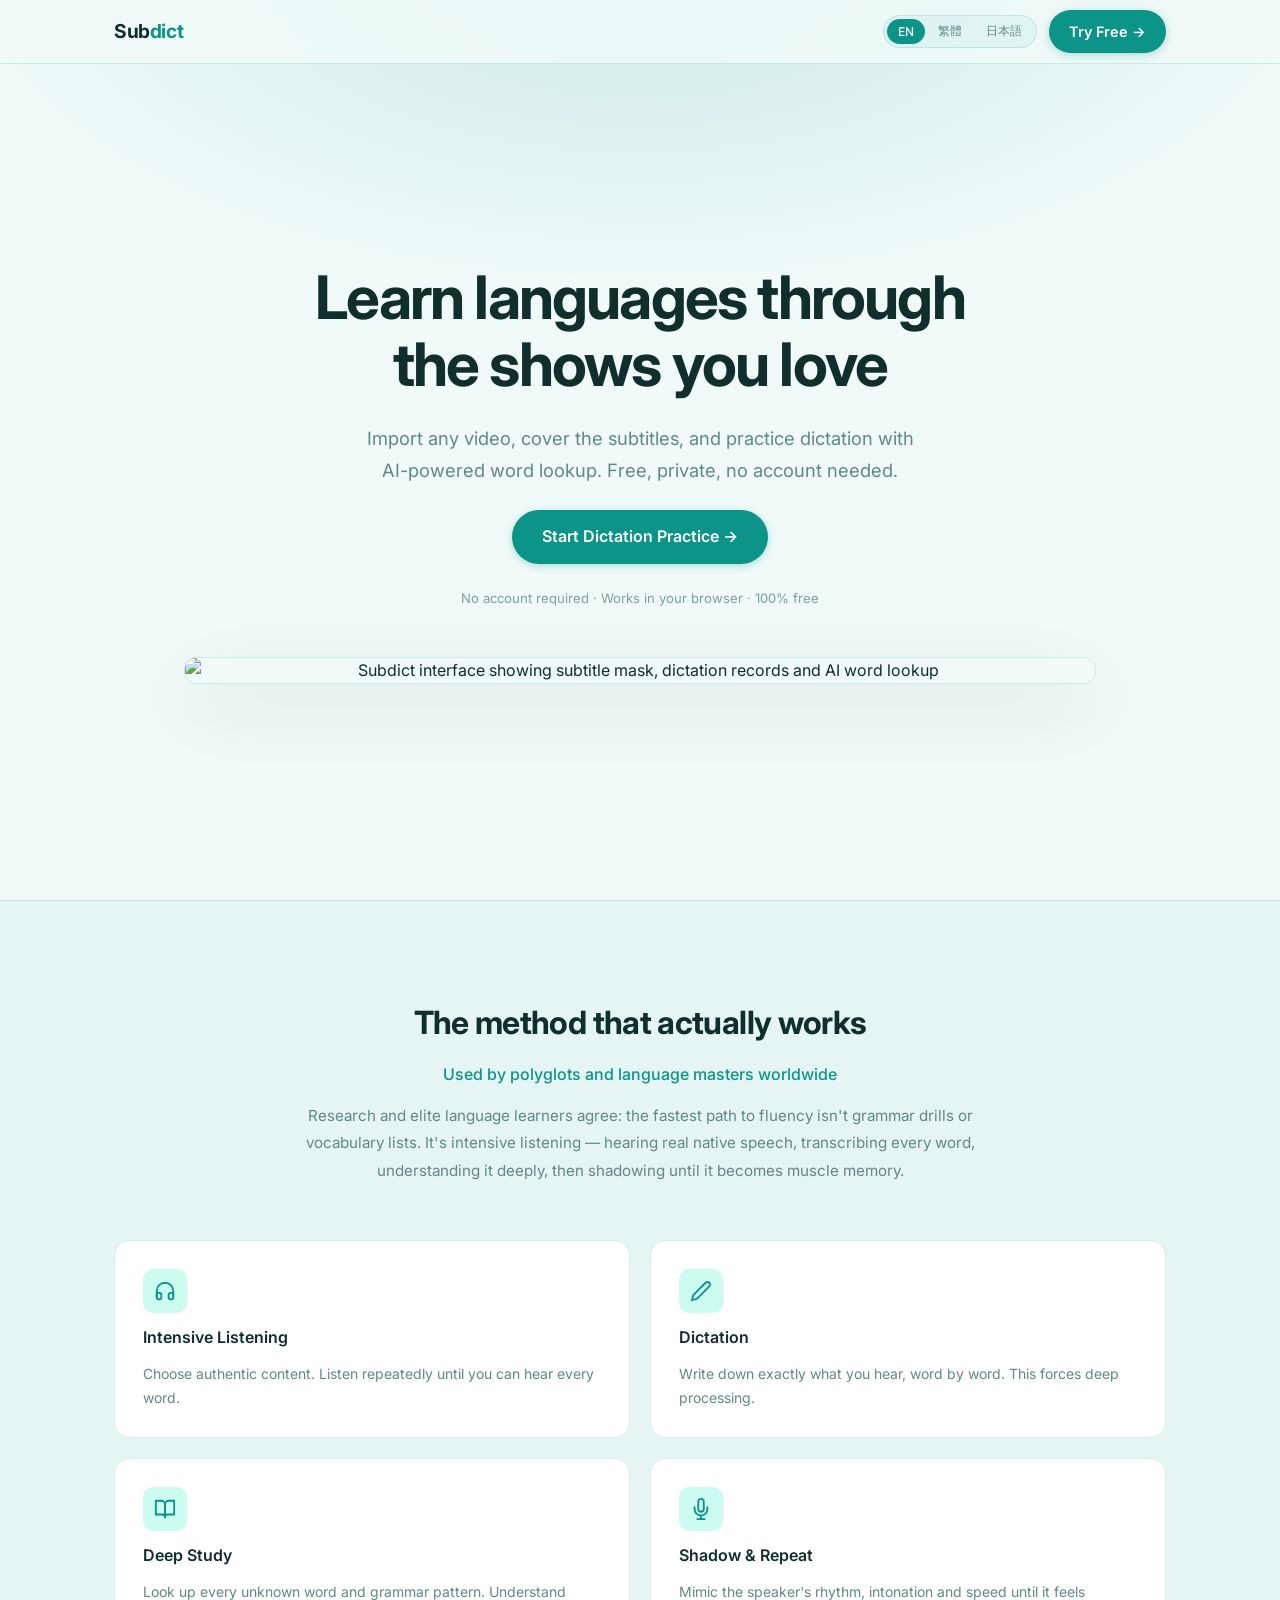
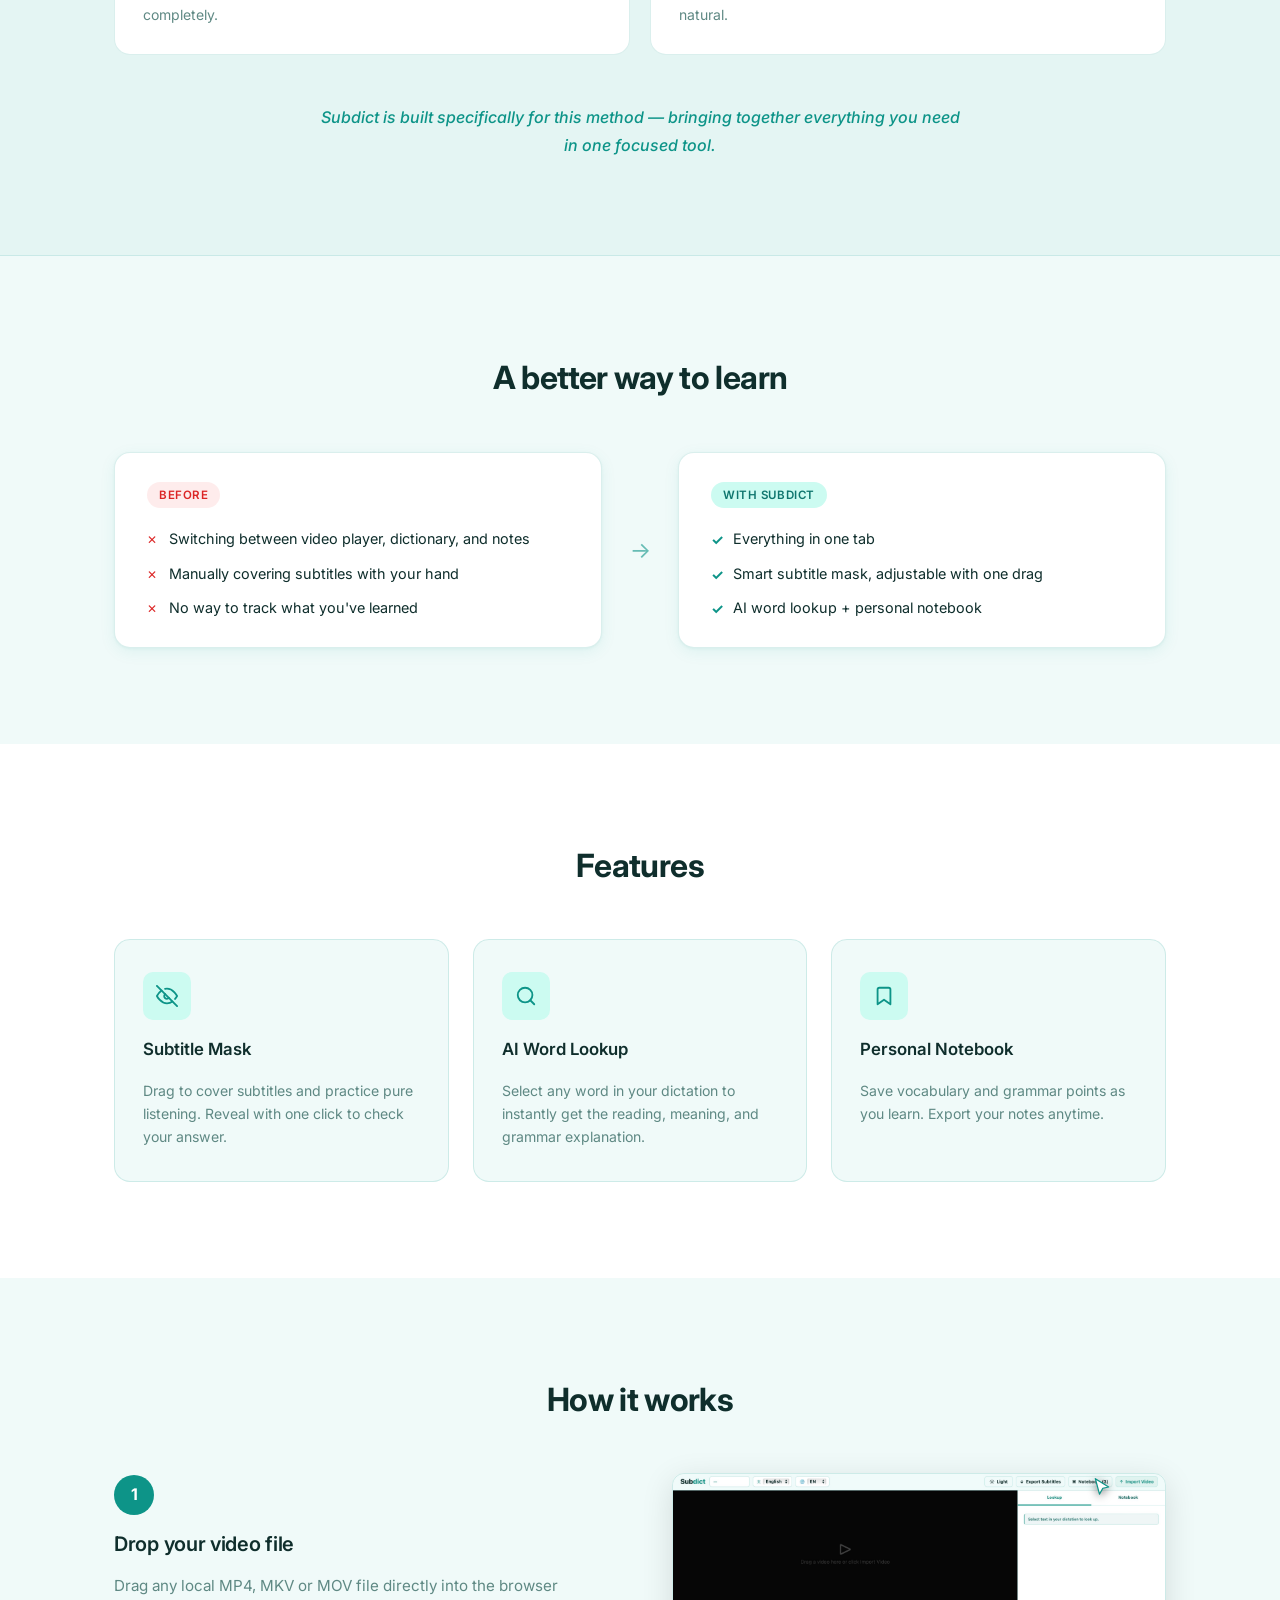
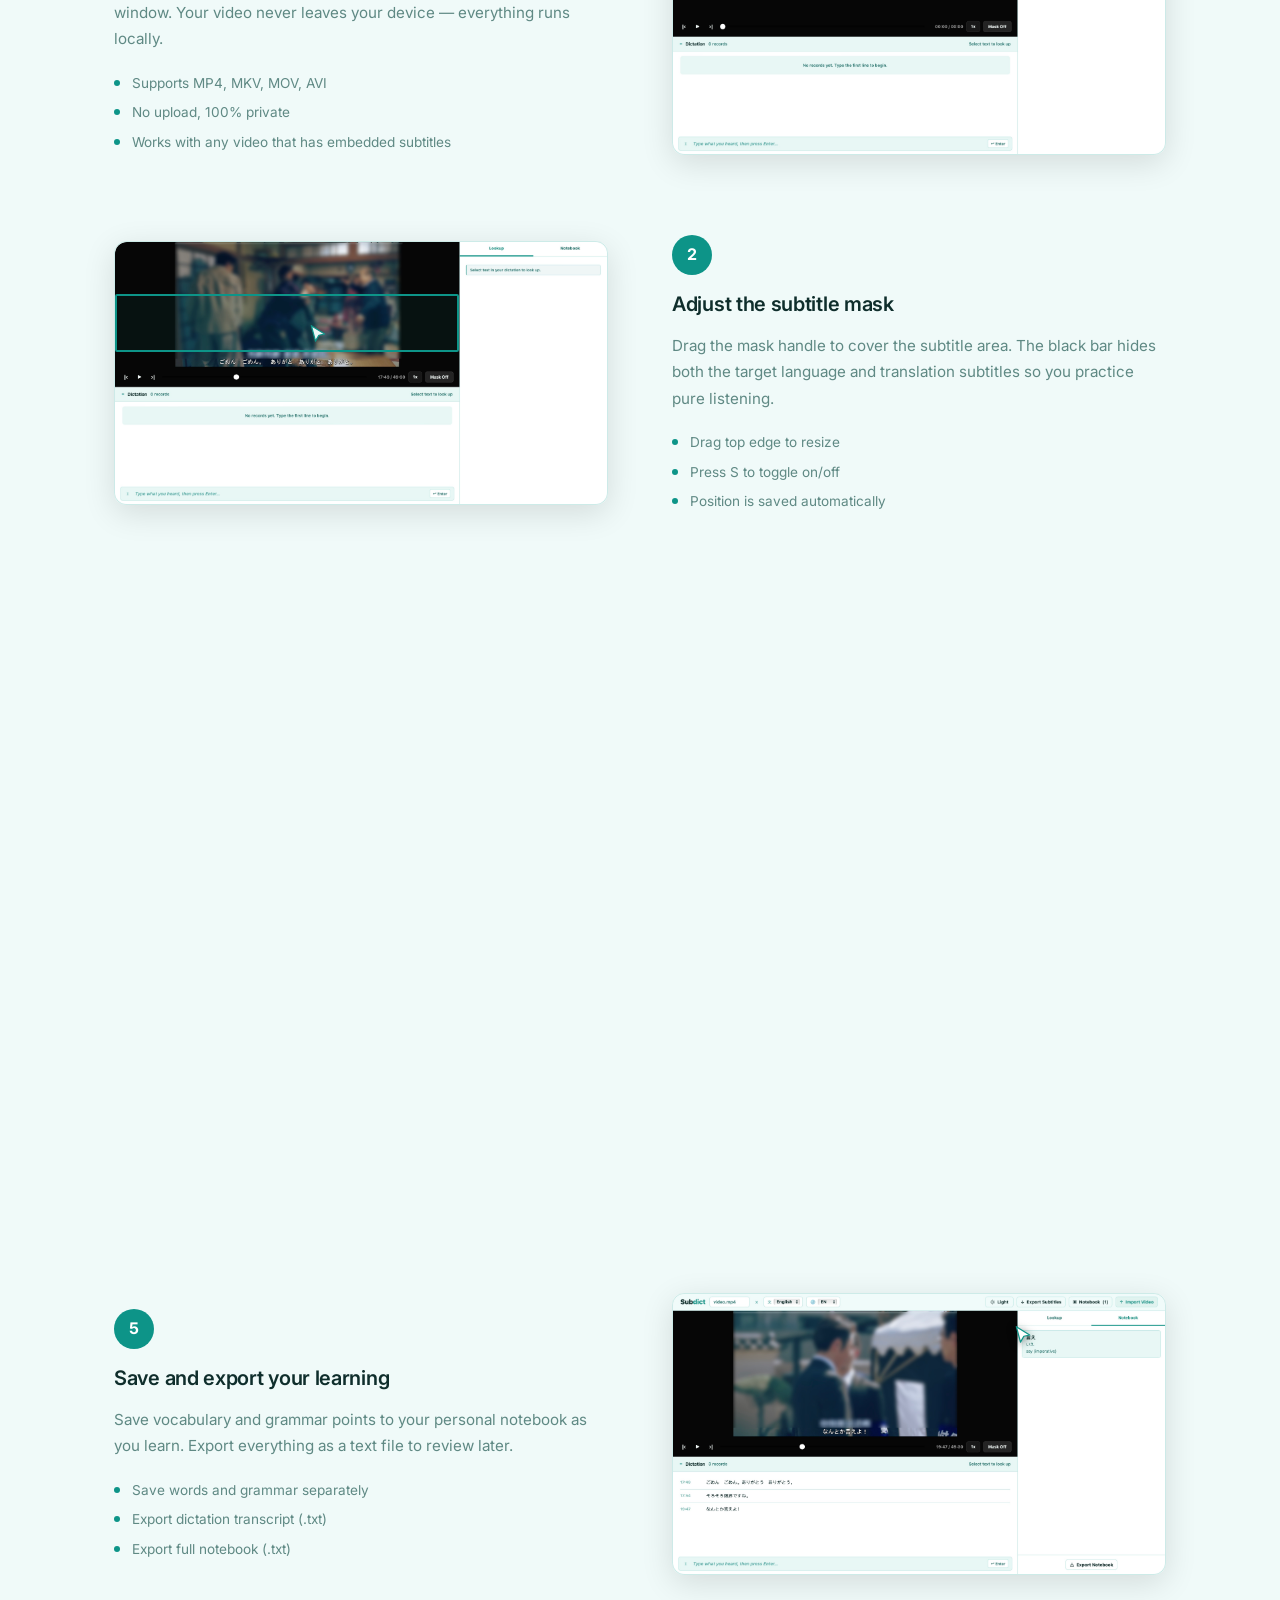
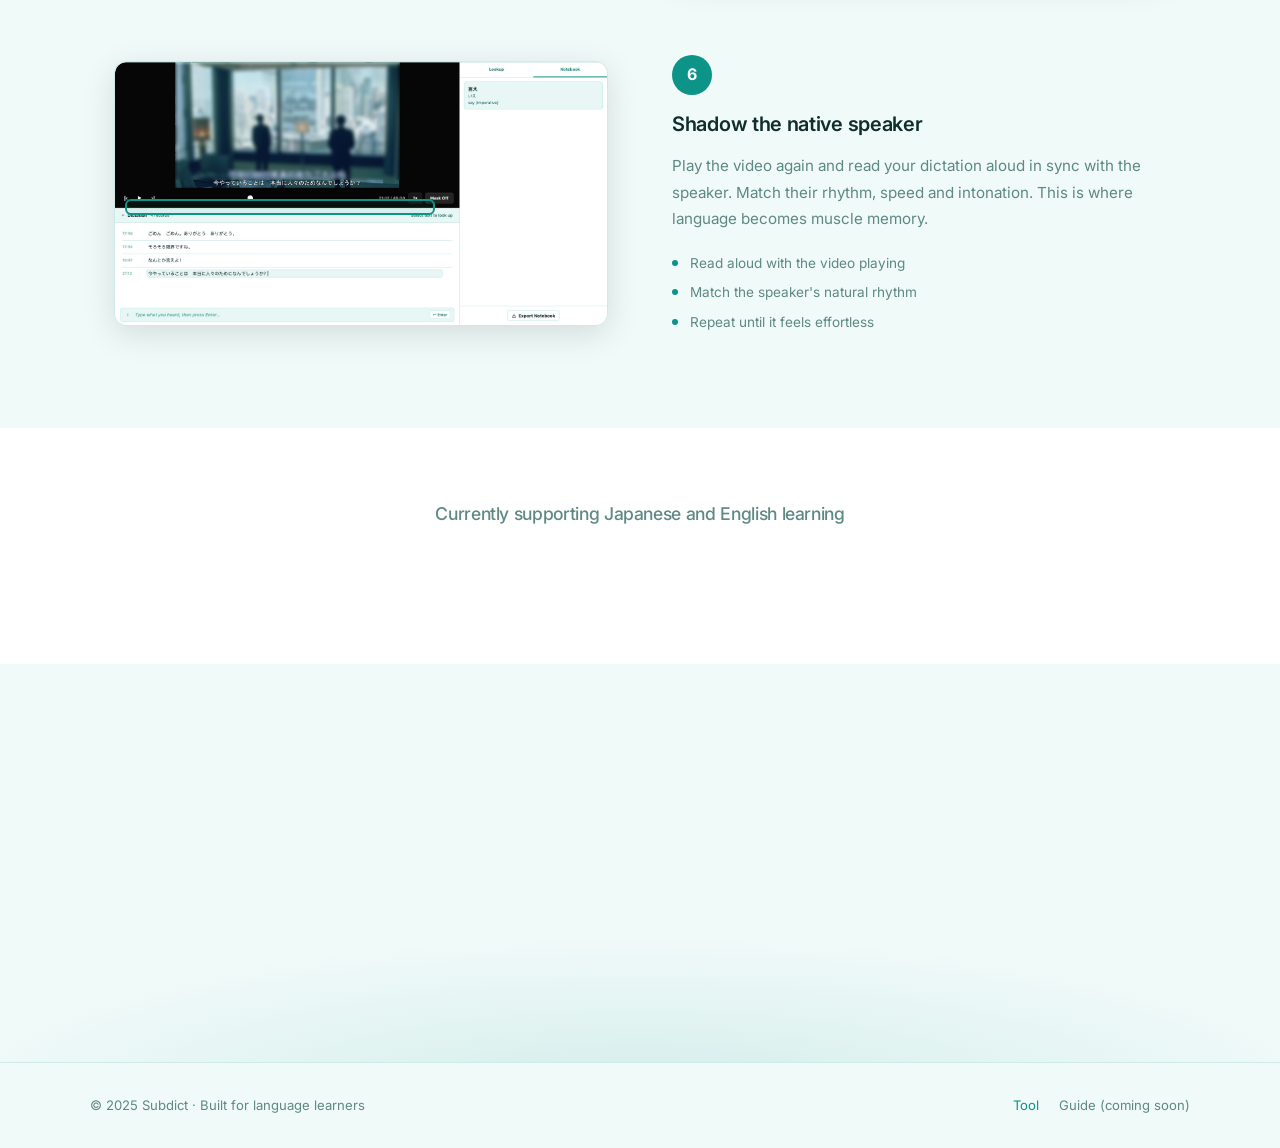
==== commit 493bd74a: "fix: update step 5 animation — cursor moves from notebook entry to save button" ====
--- a/index.html
+++ b/index.html
@@ -1331,13 +1331,14 @@
       const cur = document.getElementById('cur-5');
       const hla = document.getElementById('hl-5a'), hlb = document.getElementById('hl-5b');
       showEl(cur, false); showEl(hla, false); showEl(hlb, false);
-      moveCursor(cur, '55%', '52%');
+      moveCursor(cur, '50%', '10%');
       setTimeout(() => showEl(cur, true), 300);
-      setTimeout(() => moveCursor(cur, '78%', '57%', 700), 500);
+      setTimeout(() => moveCursor(cur, '70%', '12%', 700), 500);
       setTimeout(() => { showEl(hla, true); pressCursor(cur, true); }, 1300);
       setTimeout(() => pressCursor(cur, false), 1600);
-      setTimeout(() => { showEl(hlb, true); showEl(hla, false); }, 2000);
-      setTimeout(() => { showEl(cur, false); showEl(hlb, false); }, 3500);
+      setTimeout(() => { moveCursor(cur, '70%', '88%', 900); }, 1800);
+      setTimeout(() => { showEl(hlb, true); showEl(hla, false); }, 2800);
+      setTimeout(() => { showEl(cur, false); showEl(hlb, false); }, 4000);
     }
 
     function anim6() {
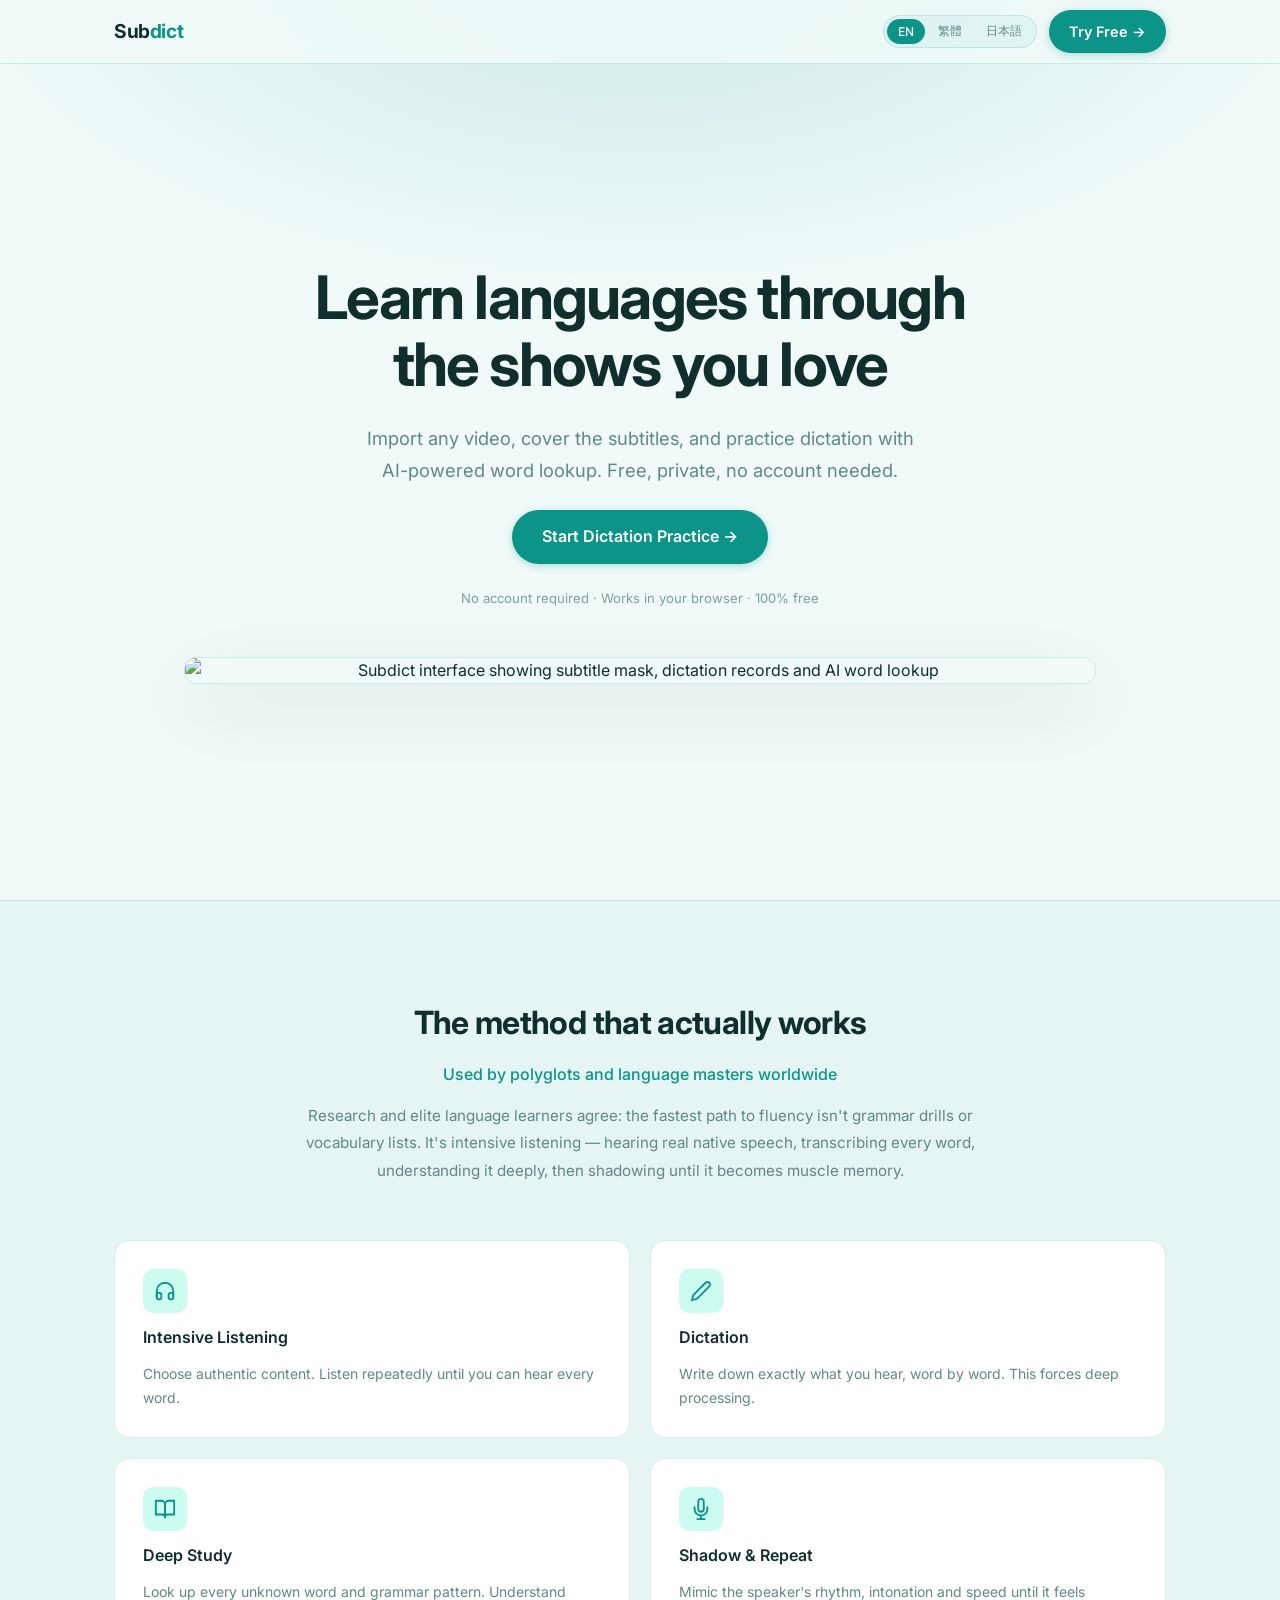
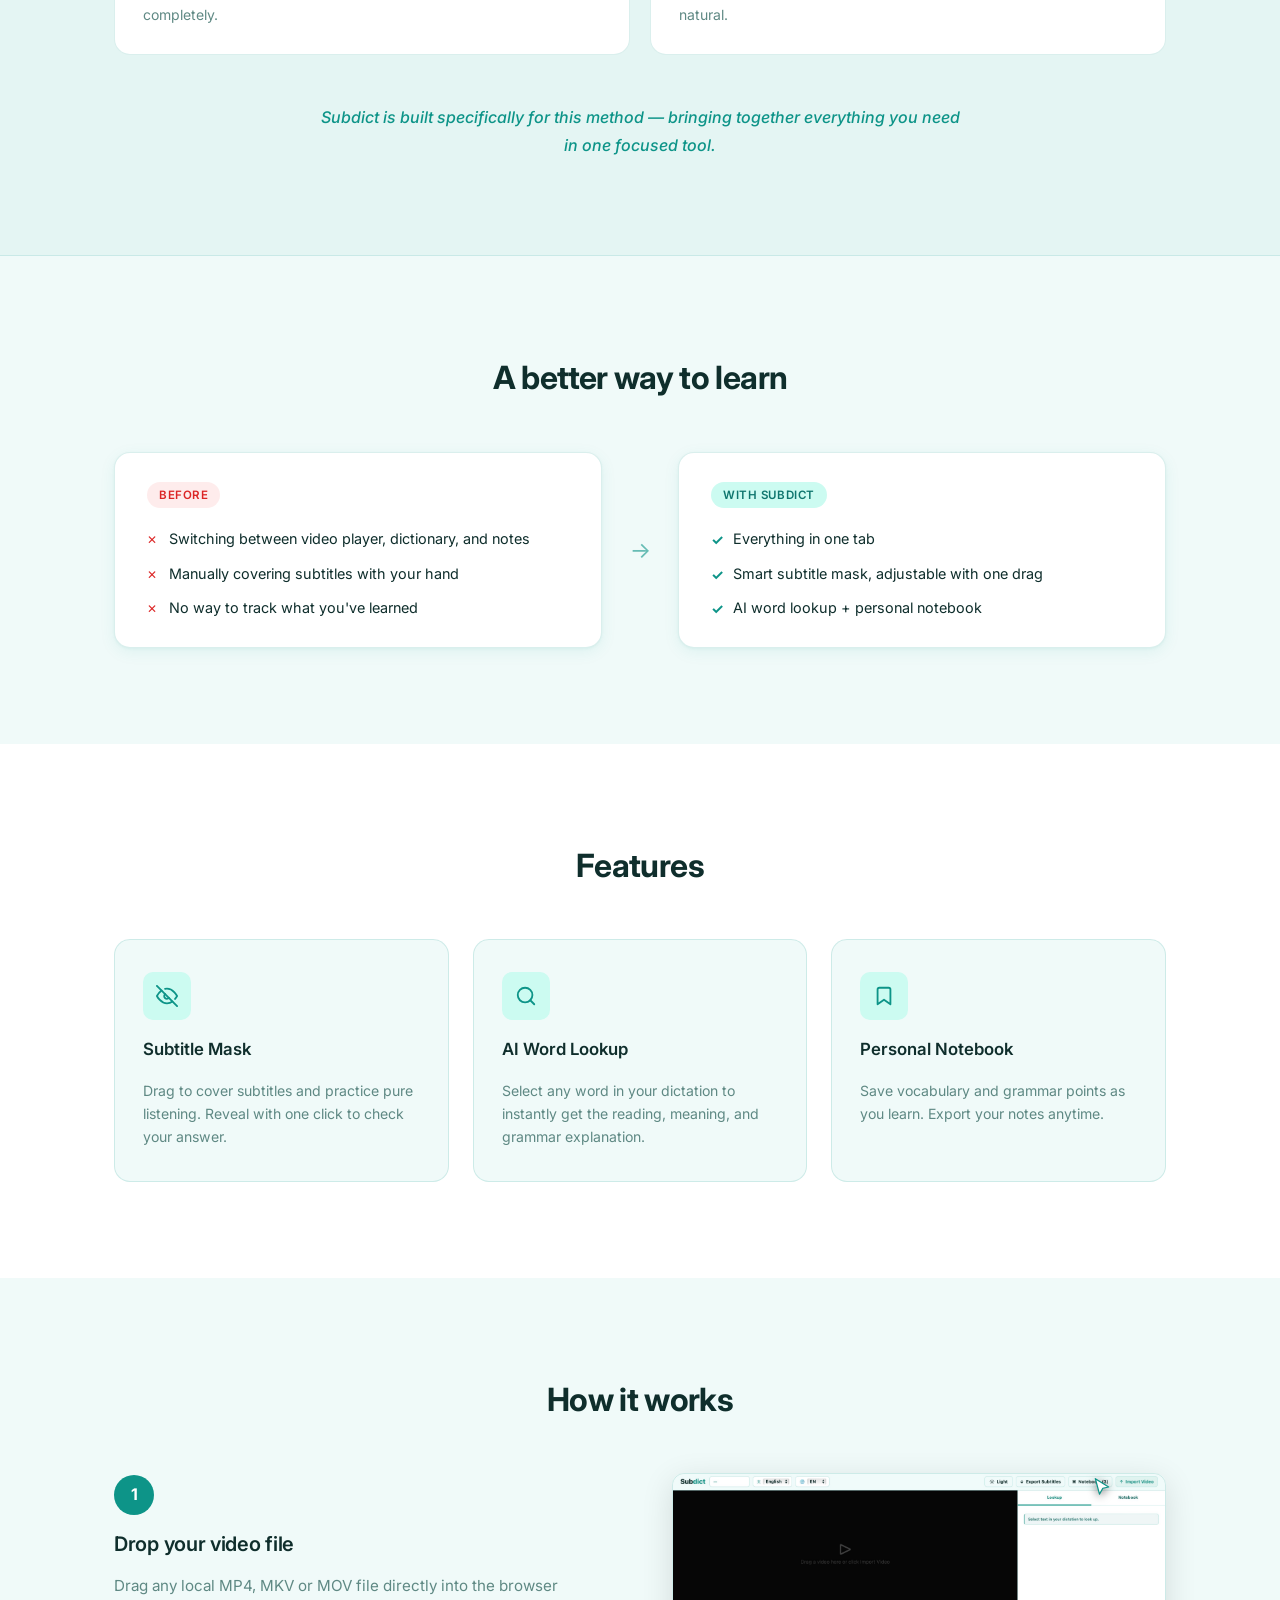
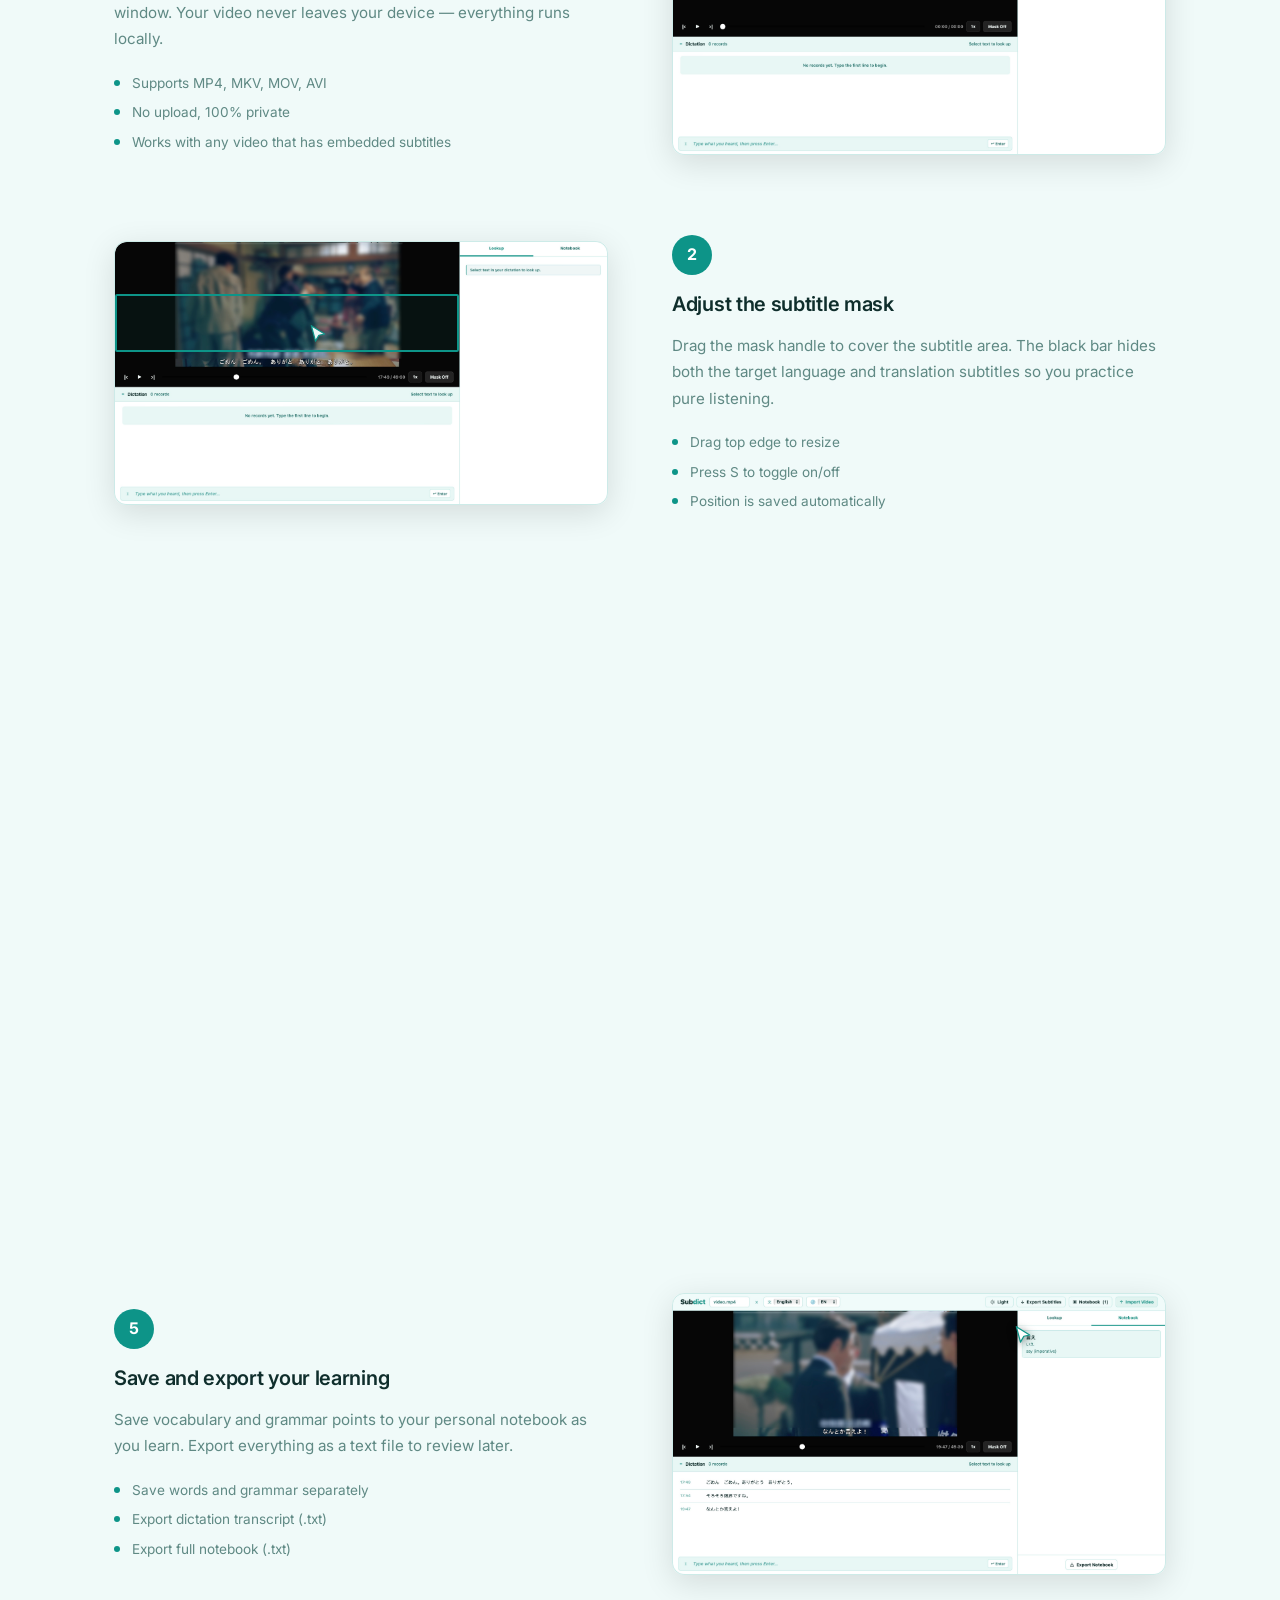
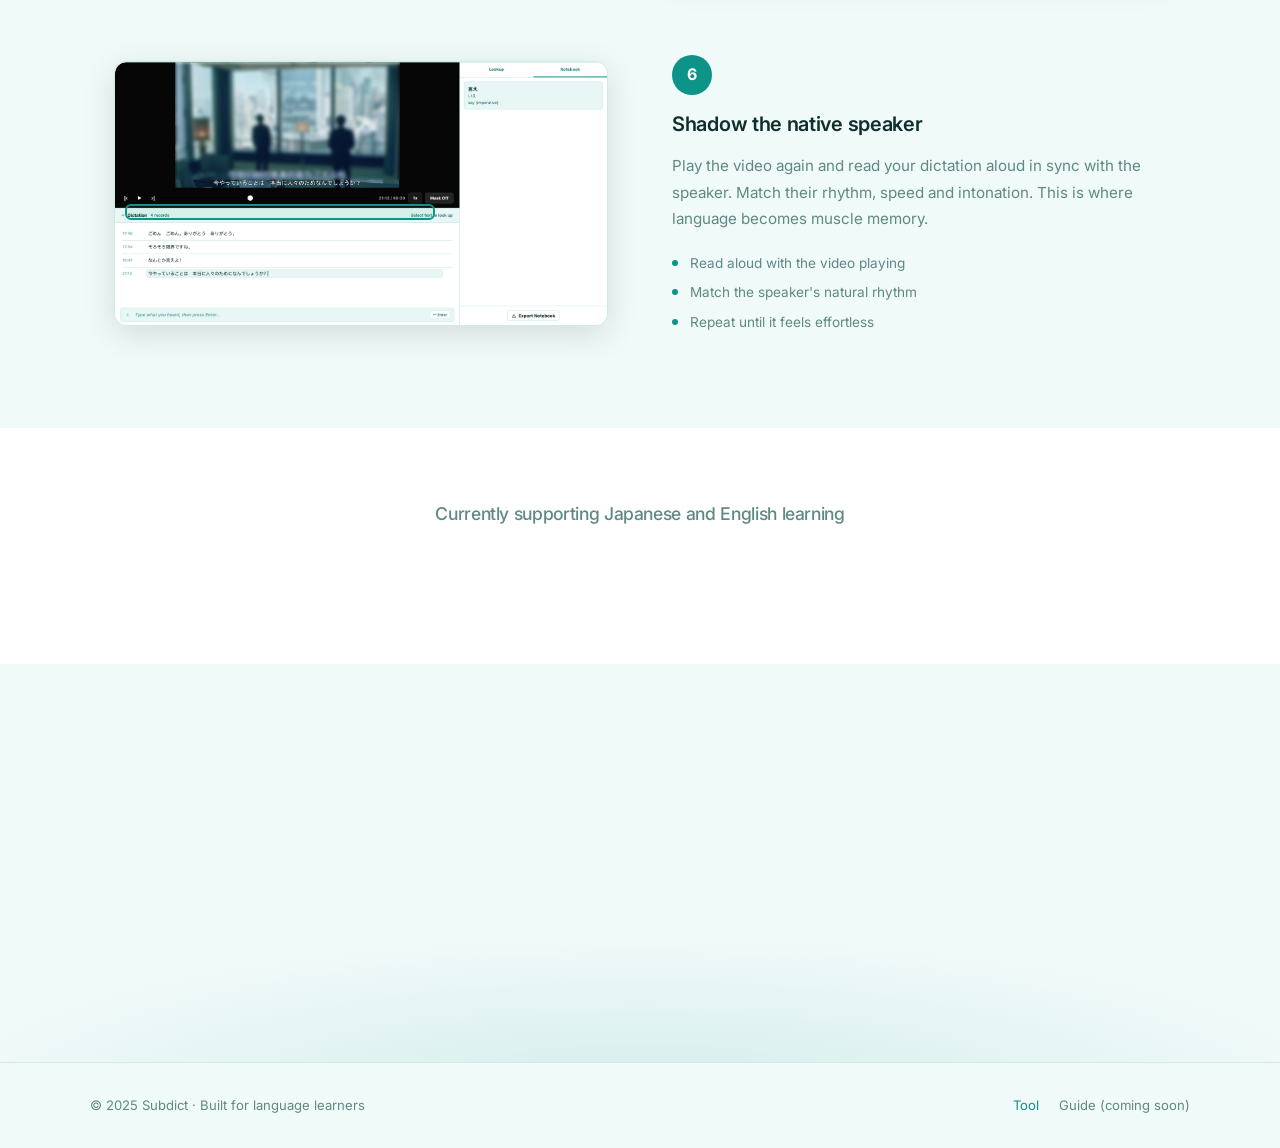
==== commit 18a9aae8: "fix: adjust step 6 shadowing row highlights" ====
--- a/index.html
+++ b/index.html
@@ -947,10 +947,10 @@
               <div class="screenshot-container">
                 <img src="images/steps/step6.jpg" alt="Subdict with four dictation records ready for shadowing" loading="lazy">
                 <div class="anim-overlay" id="anim-6">
-                  <div class="anim-highlight" id="hl-6a" style="top:52%;left:2%;width:63%;height:6%;"></div>
-                  <div class="anim-highlight" id="hl-6b" style="top:59%;left:2%;width:63%;height:6%;"></div>
-                  <div class="anim-highlight" id="hl-6c" style="top:66%;left:2%;width:63%;height:6%;"></div>
-                  <div class="anim-highlight" id="hl-6d" style="top:73%;left:2%;width:63%;height:6%;"></div>
+                  <div class="anim-highlight" id="hl-6a" style="top:54%;left:2%;width:63%;height:6%;"></div>
+                  <div class="anim-highlight" id="hl-6b" style="top:61%;left:2%;width:63%;height:6%;"></div>
+                  <div class="anim-highlight" id="hl-6c" style="top:68%;left:2%;width:63%;height:6%;"></div>
+                  <div class="anim-highlight" id="hl-6d" style="top:75%;left:2%;width:63%;height:6%;"></div>
                 </div>
               </div>
             </div>
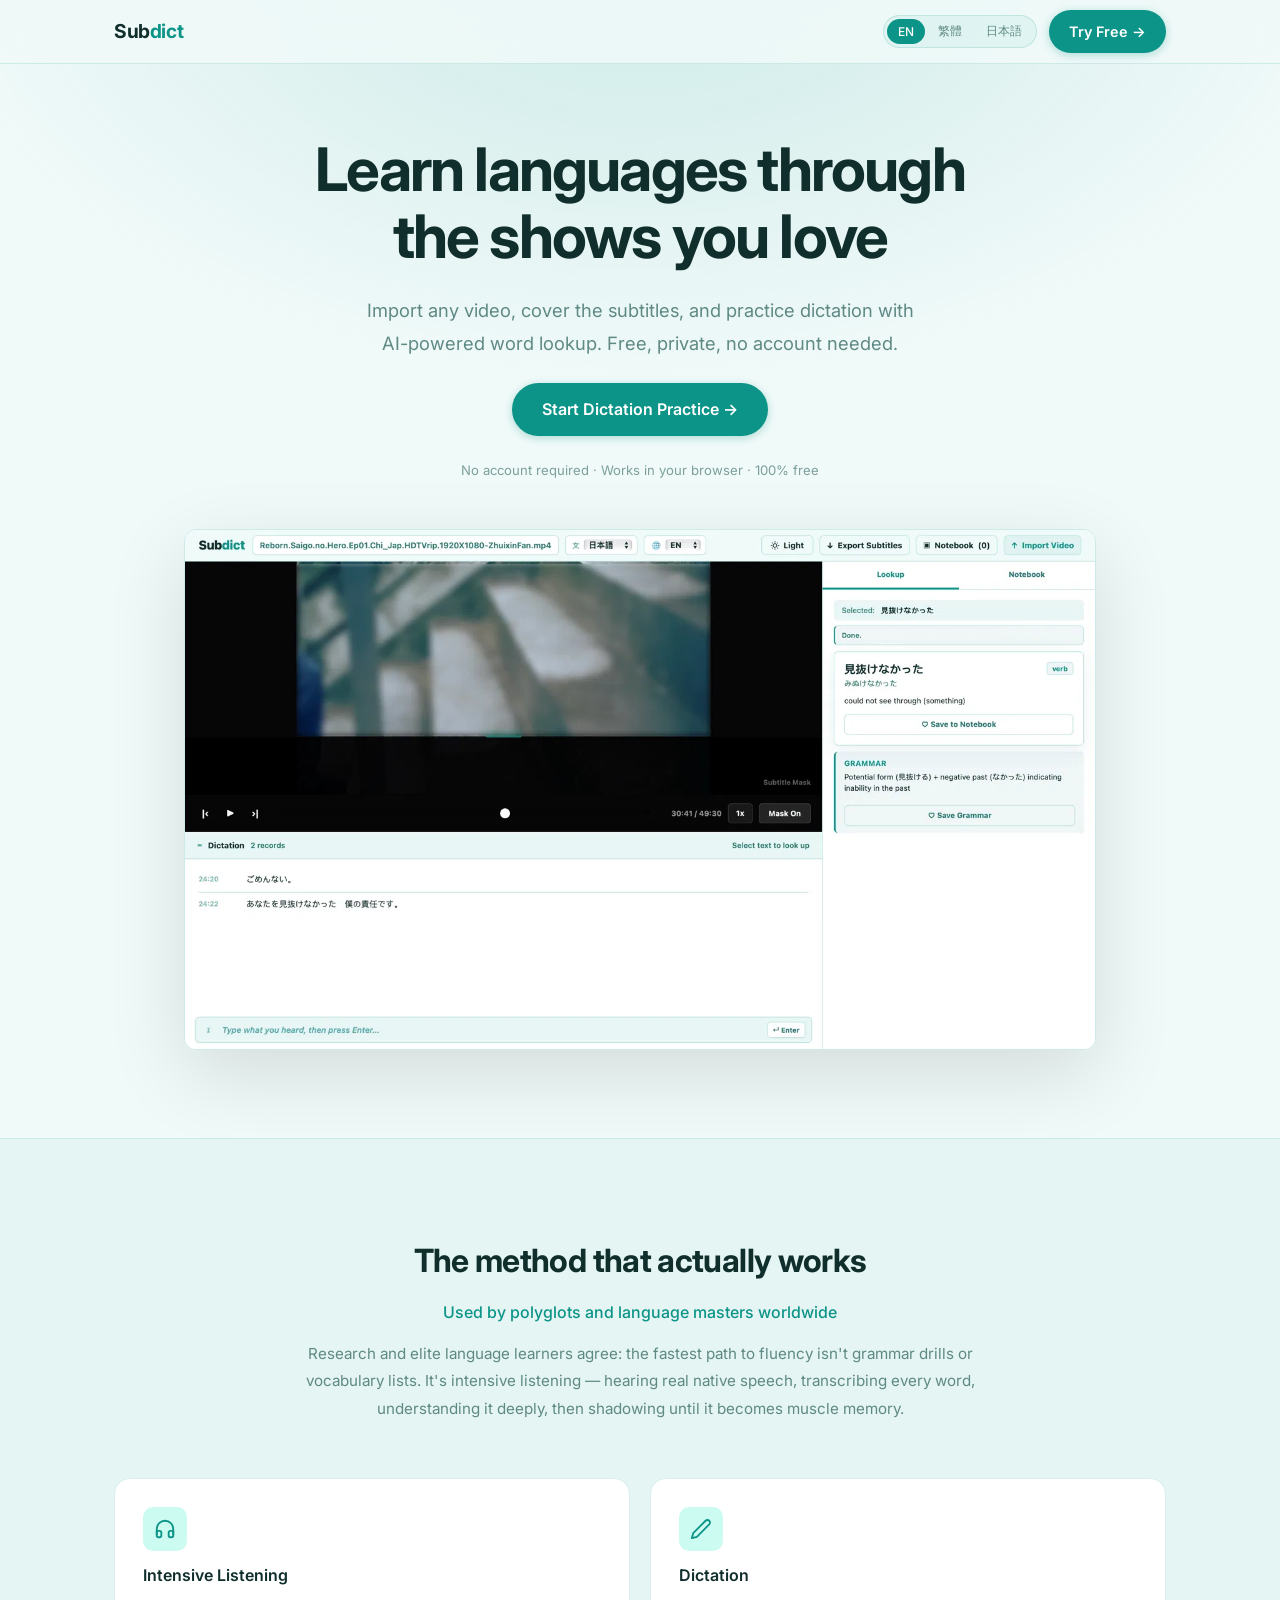
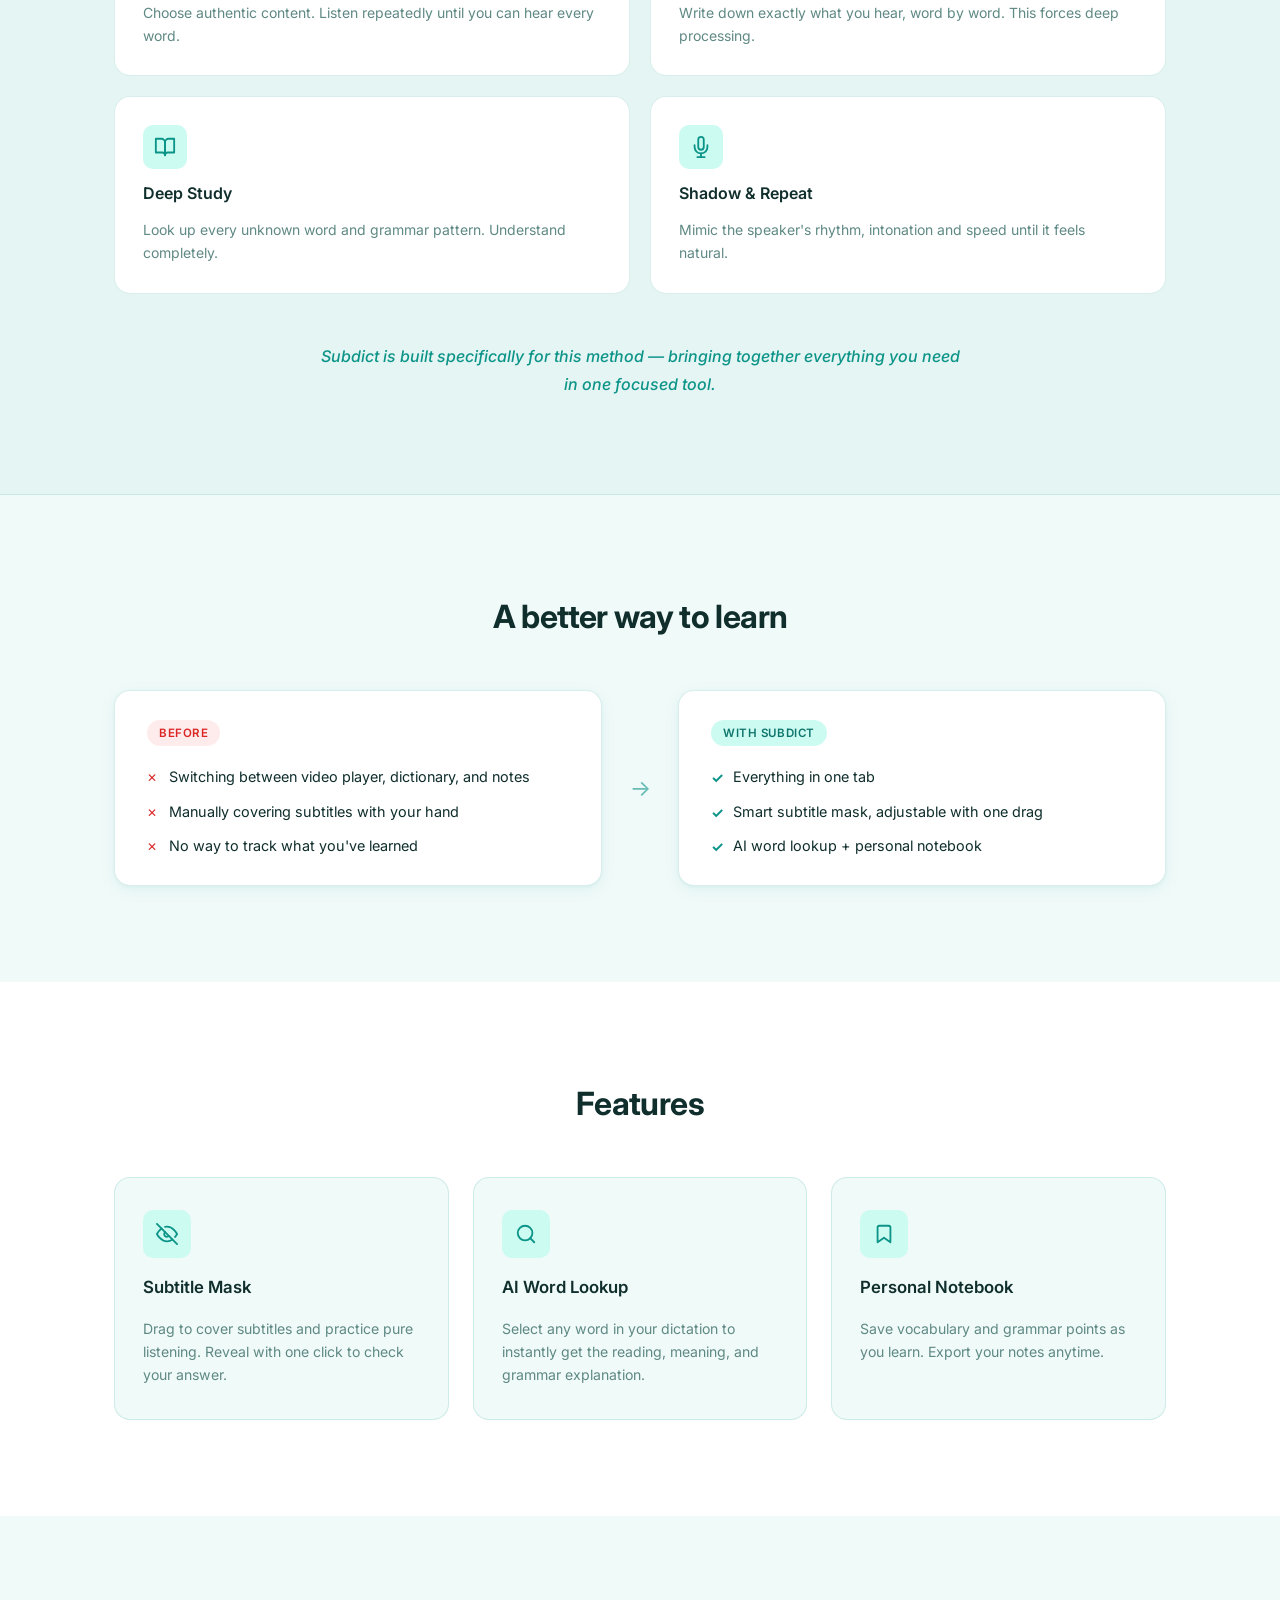
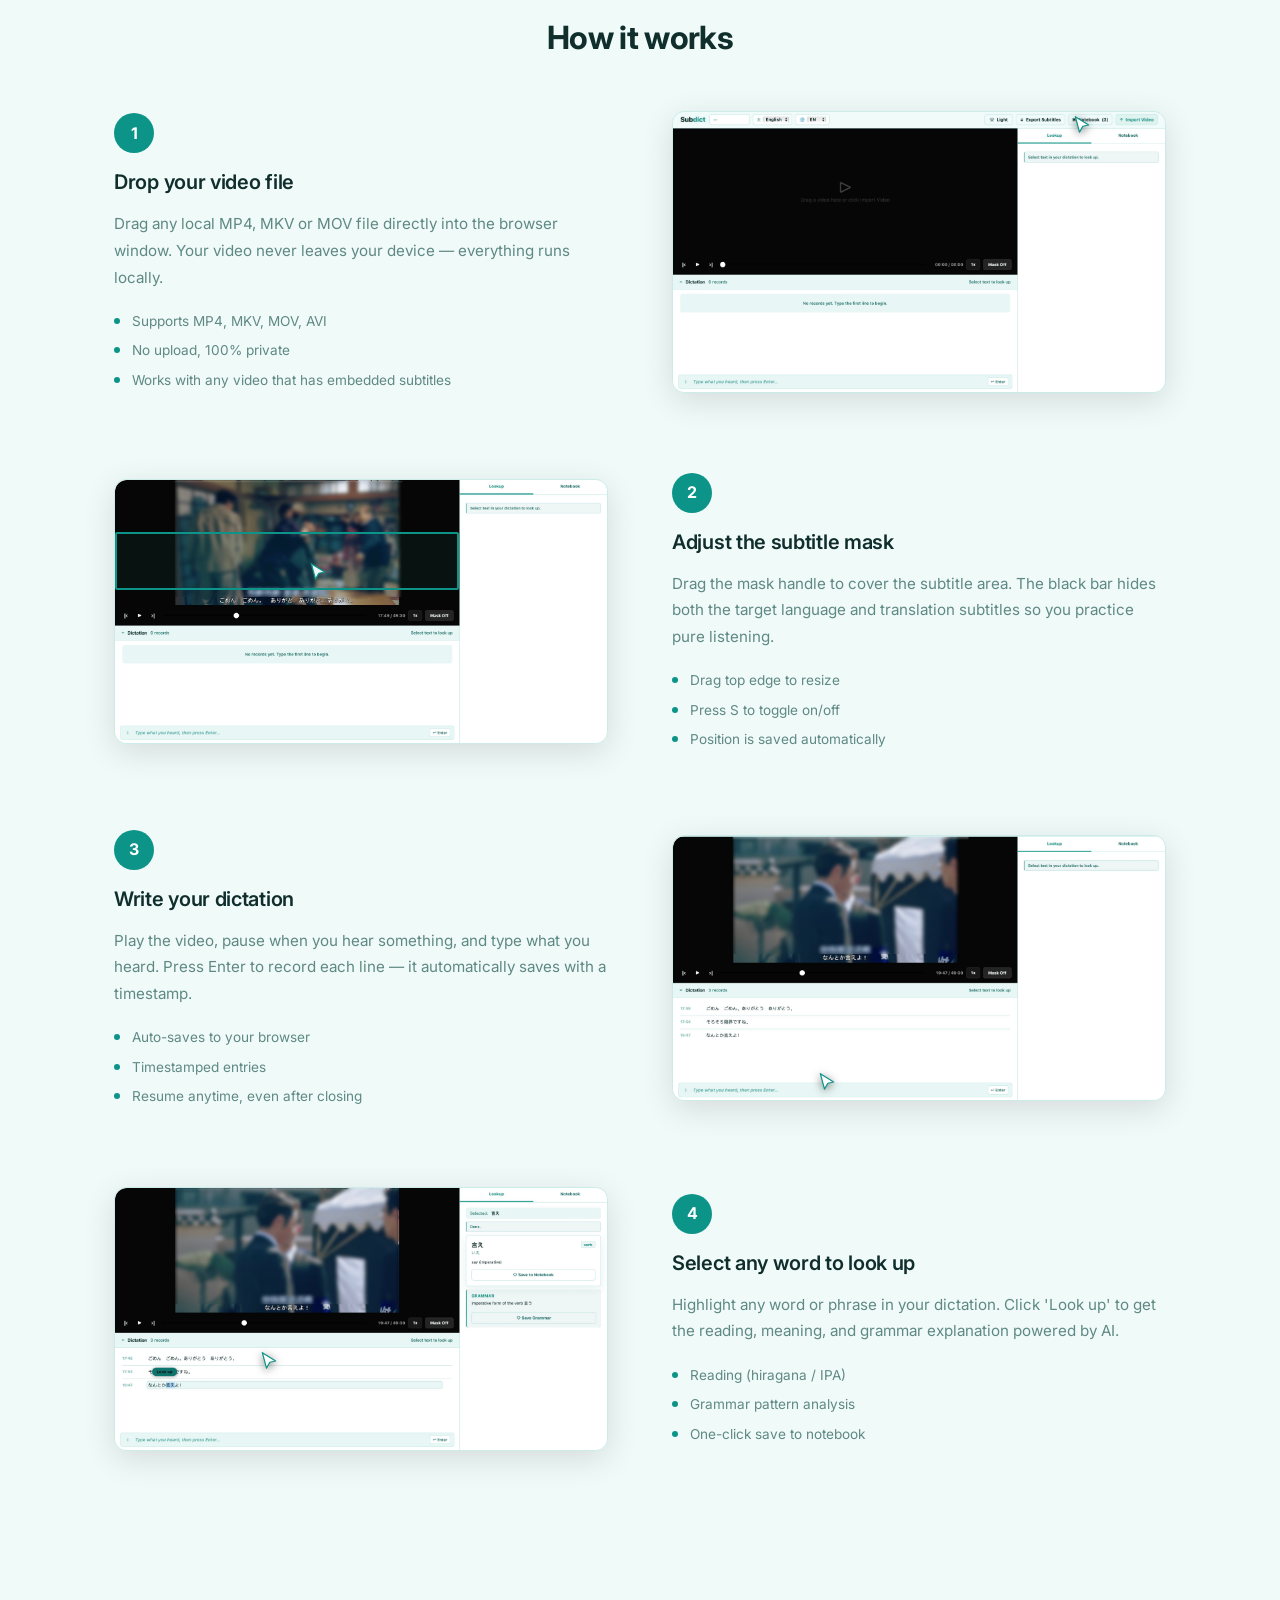
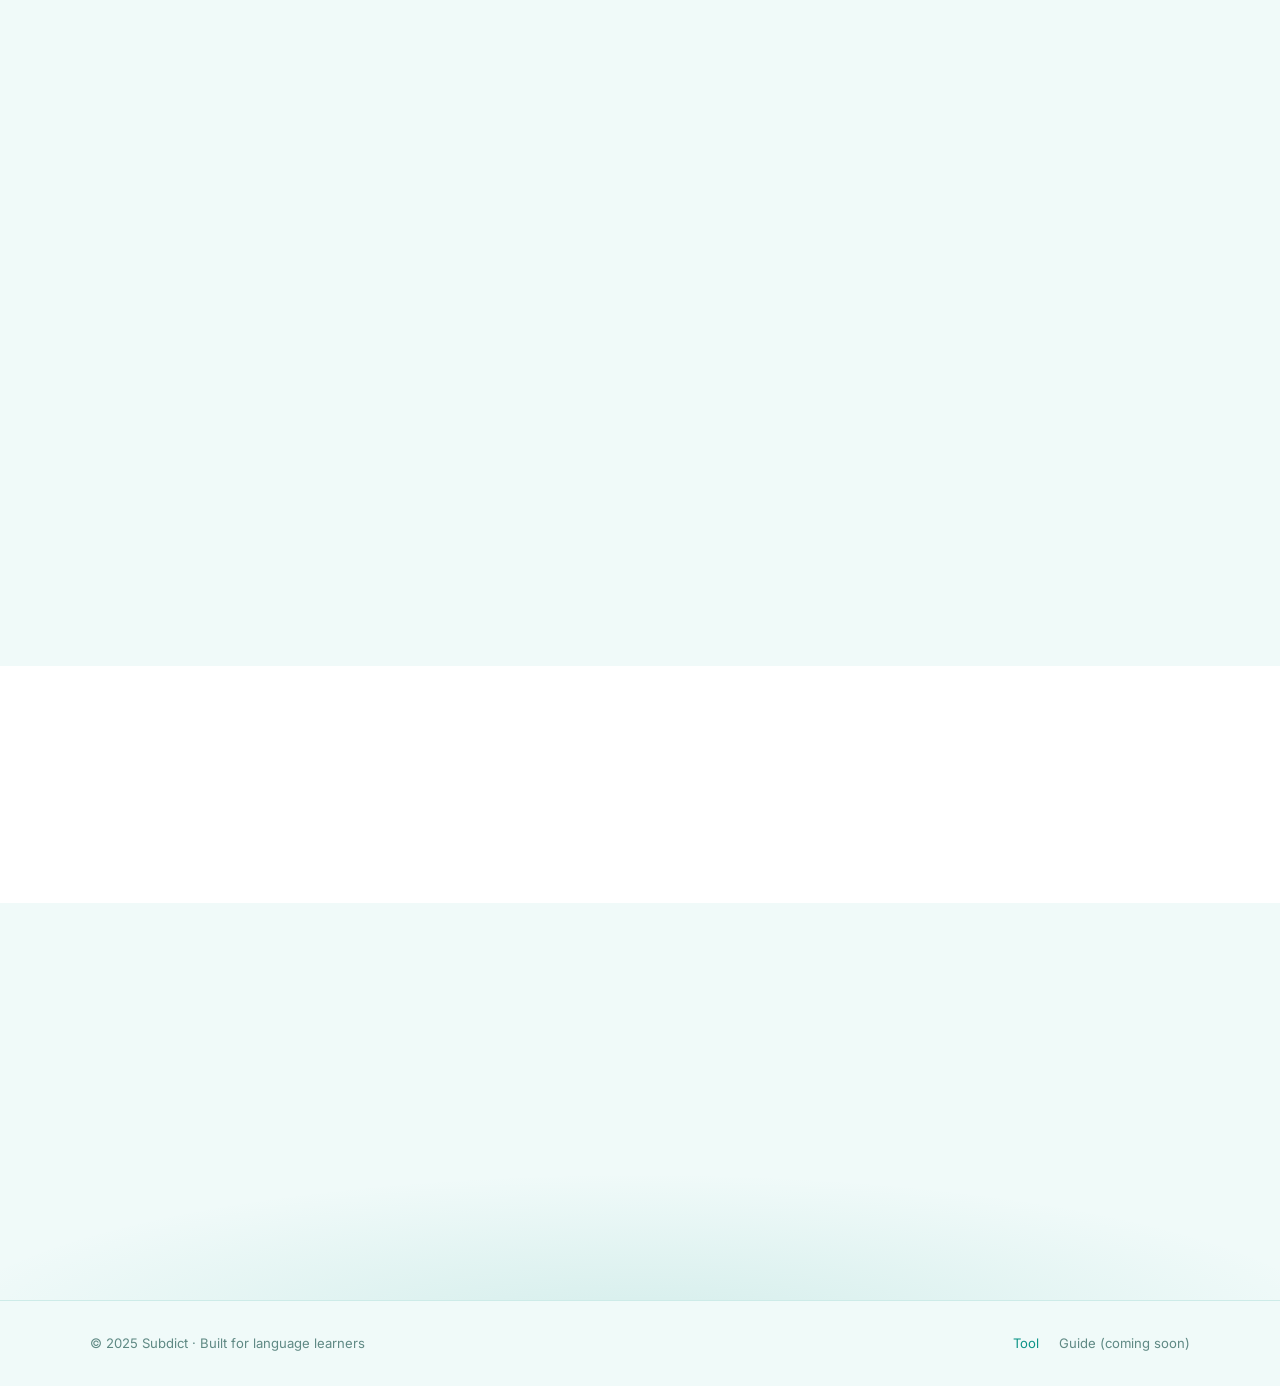
==== commit 09b91610: "fix: correct animation positions for step screenshots" ====
--- a/index.html
+++ b/index.html
@@ -831,7 +831,7 @@
                 <img src="images/steps/step1.jpg" alt="Subdict empty interface with Import Video button" loading="lazy">
                 <div class="anim-overlay" id="anim-1">
                   <div class="anim-cursor" id="cur-1"></div>
-                  <div class="anim-highlight" id="hl-1" style="top:1%;right:1%;width:11%;height:6%;"></div>
+                  <div class="anim-highlight" id="hl-1" style="top:1%;right:1%;width:16%;height:7%;"></div>
                 </div>
               </div>
             </div>
@@ -1278,9 +1278,9 @@
     function anim1() {
       const cur = document.getElementById('cur-1'), hl = document.getElementById('hl-1');
       showEl(cur, false); showEl(hl, false);
-      moveCursor(cur, '70%', '1%');
+      moveCursor(cur, '60%', '2%');
       setTimeout(() => showEl(cur, true), 300);
-      setTimeout(() => moveCursor(cur, '86%', '2%', 800), 500);
+      setTimeout(() => moveCursor(cur, '82%', '2%', 800), 500);
       setTimeout(() => showEl(hl, true), 1400);
       setTimeout(() => pressCursor(cur, true), 1600);
       setTimeout(() => { pressCursor(cur, false); showEl(hl, false); }, 1900);
@@ -1307,9 +1307,9 @@
     function anim3() {
       const cur = document.getElementById('cur-3'), hl = document.getElementById('hl-3');
       showEl(cur, false); showEl(hl, false);
-      moveCursor(cur, '30%', '90%');
+      moveCursor(cur, '30%', '88%');
       setTimeout(() => showEl(cur, true), 300);
-      setTimeout(() => moveCursor(cur, '30%', '92%', 600), 500);
+      setTimeout(() => moveCursor(cur, '30%', '90%', 600), 500);
       setTimeout(() => { showEl(hl, true); pressCursor(cur, true); }, 1200);
       setTimeout(() => pressCursor(cur, false), 1500);
       setTimeout(() => { showEl(cur, false); showEl(hl, false); }, 3000);
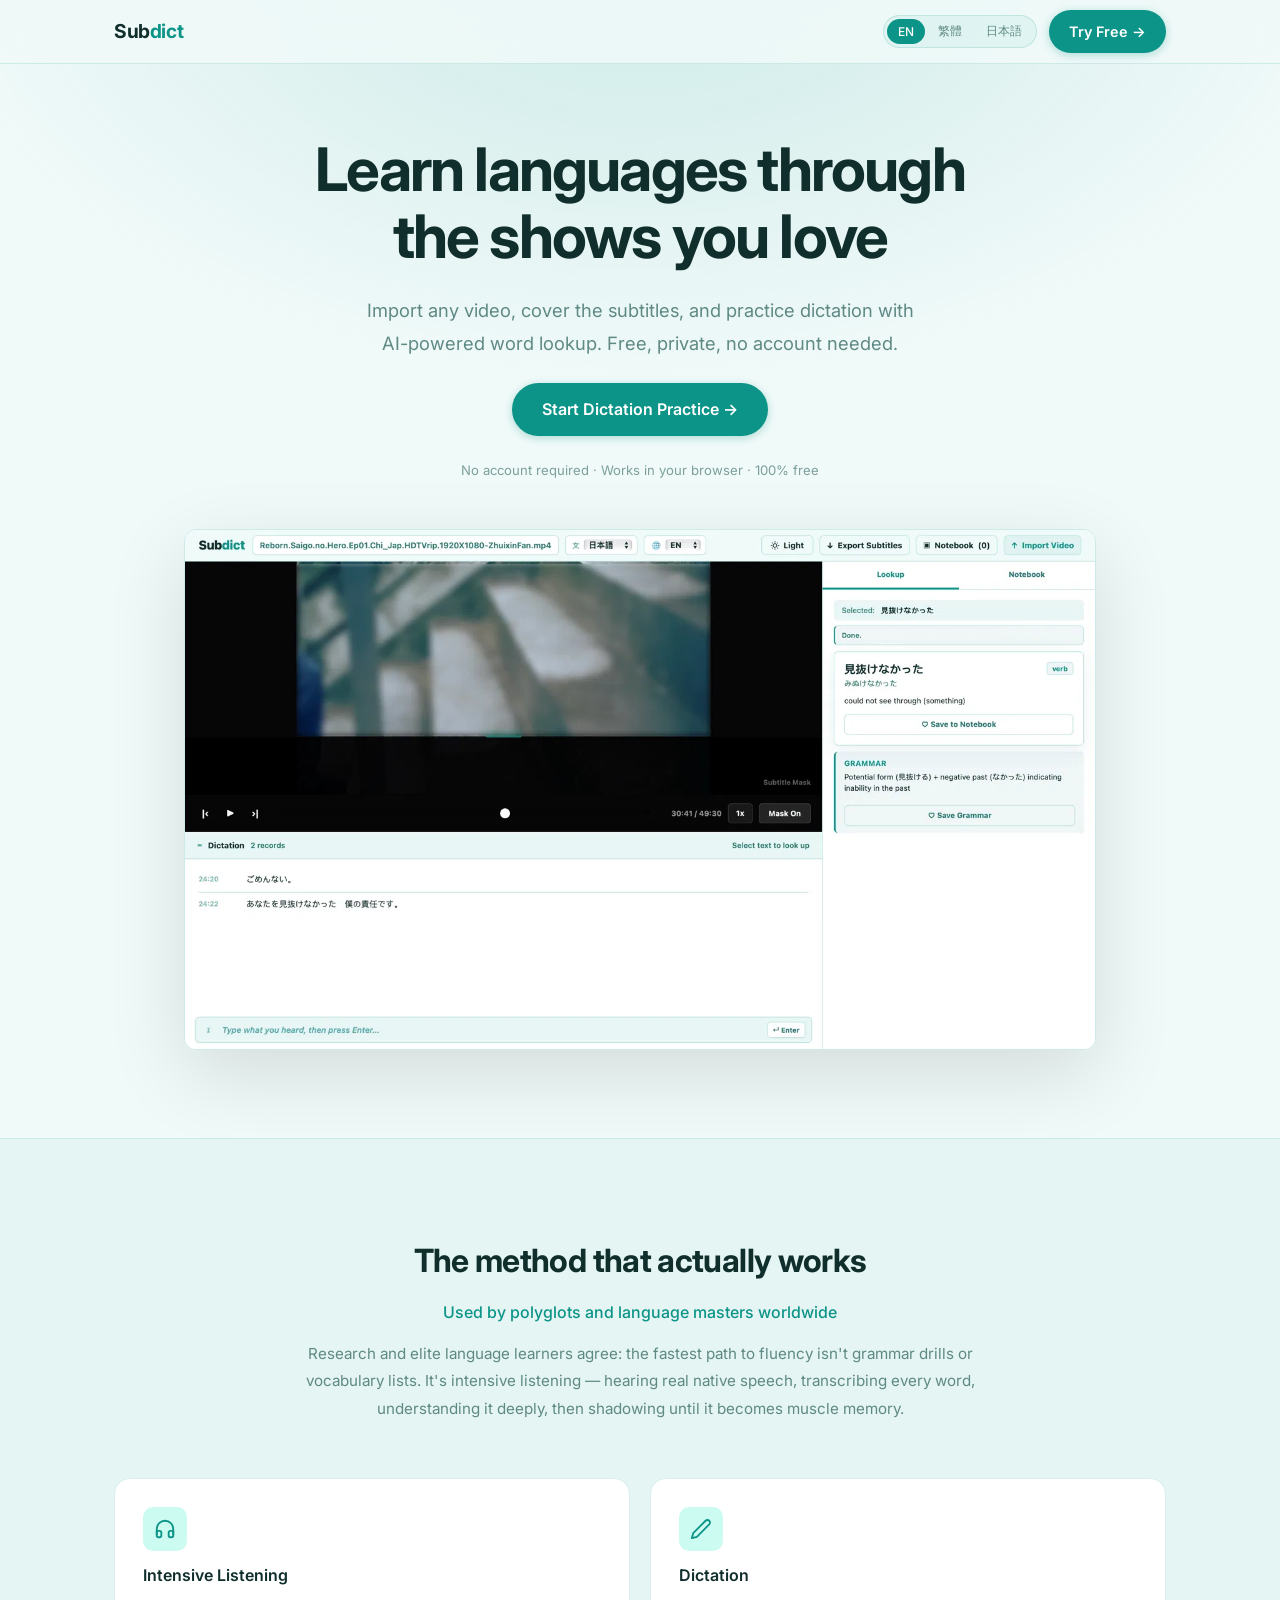
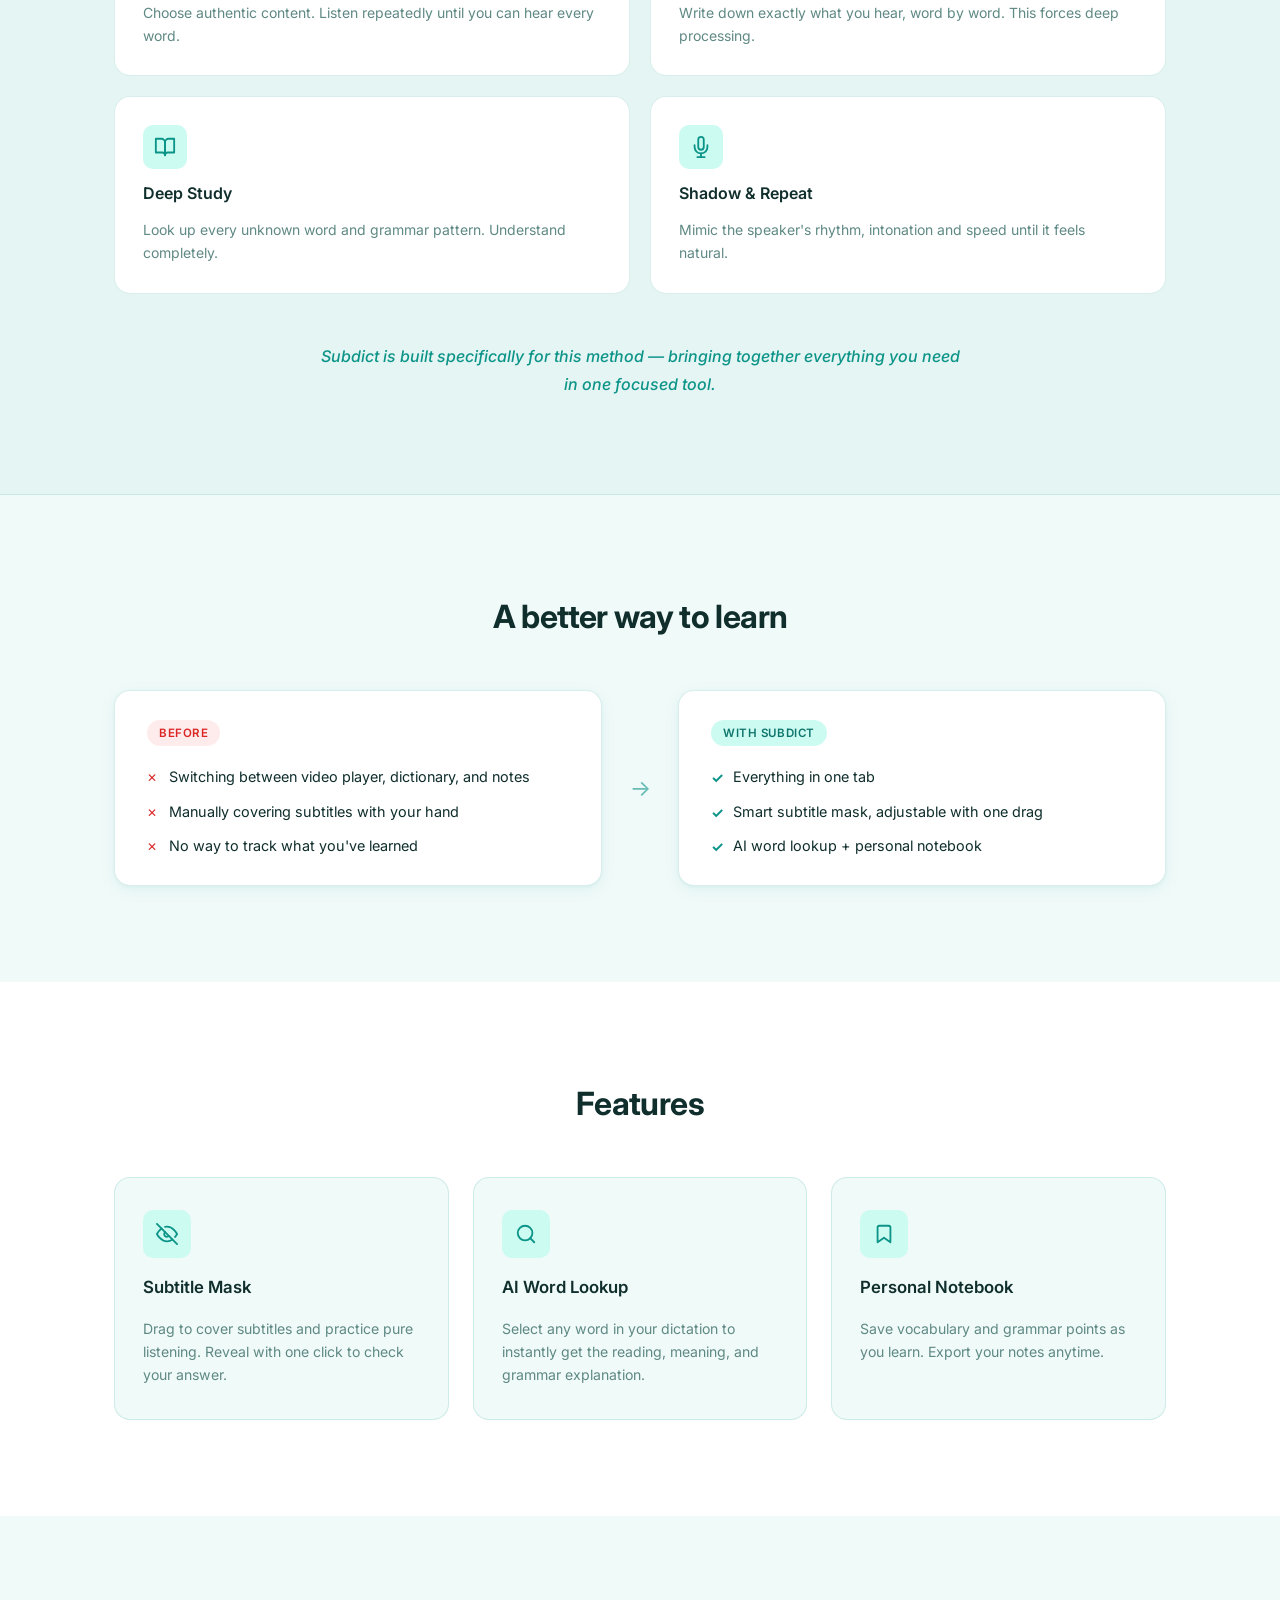
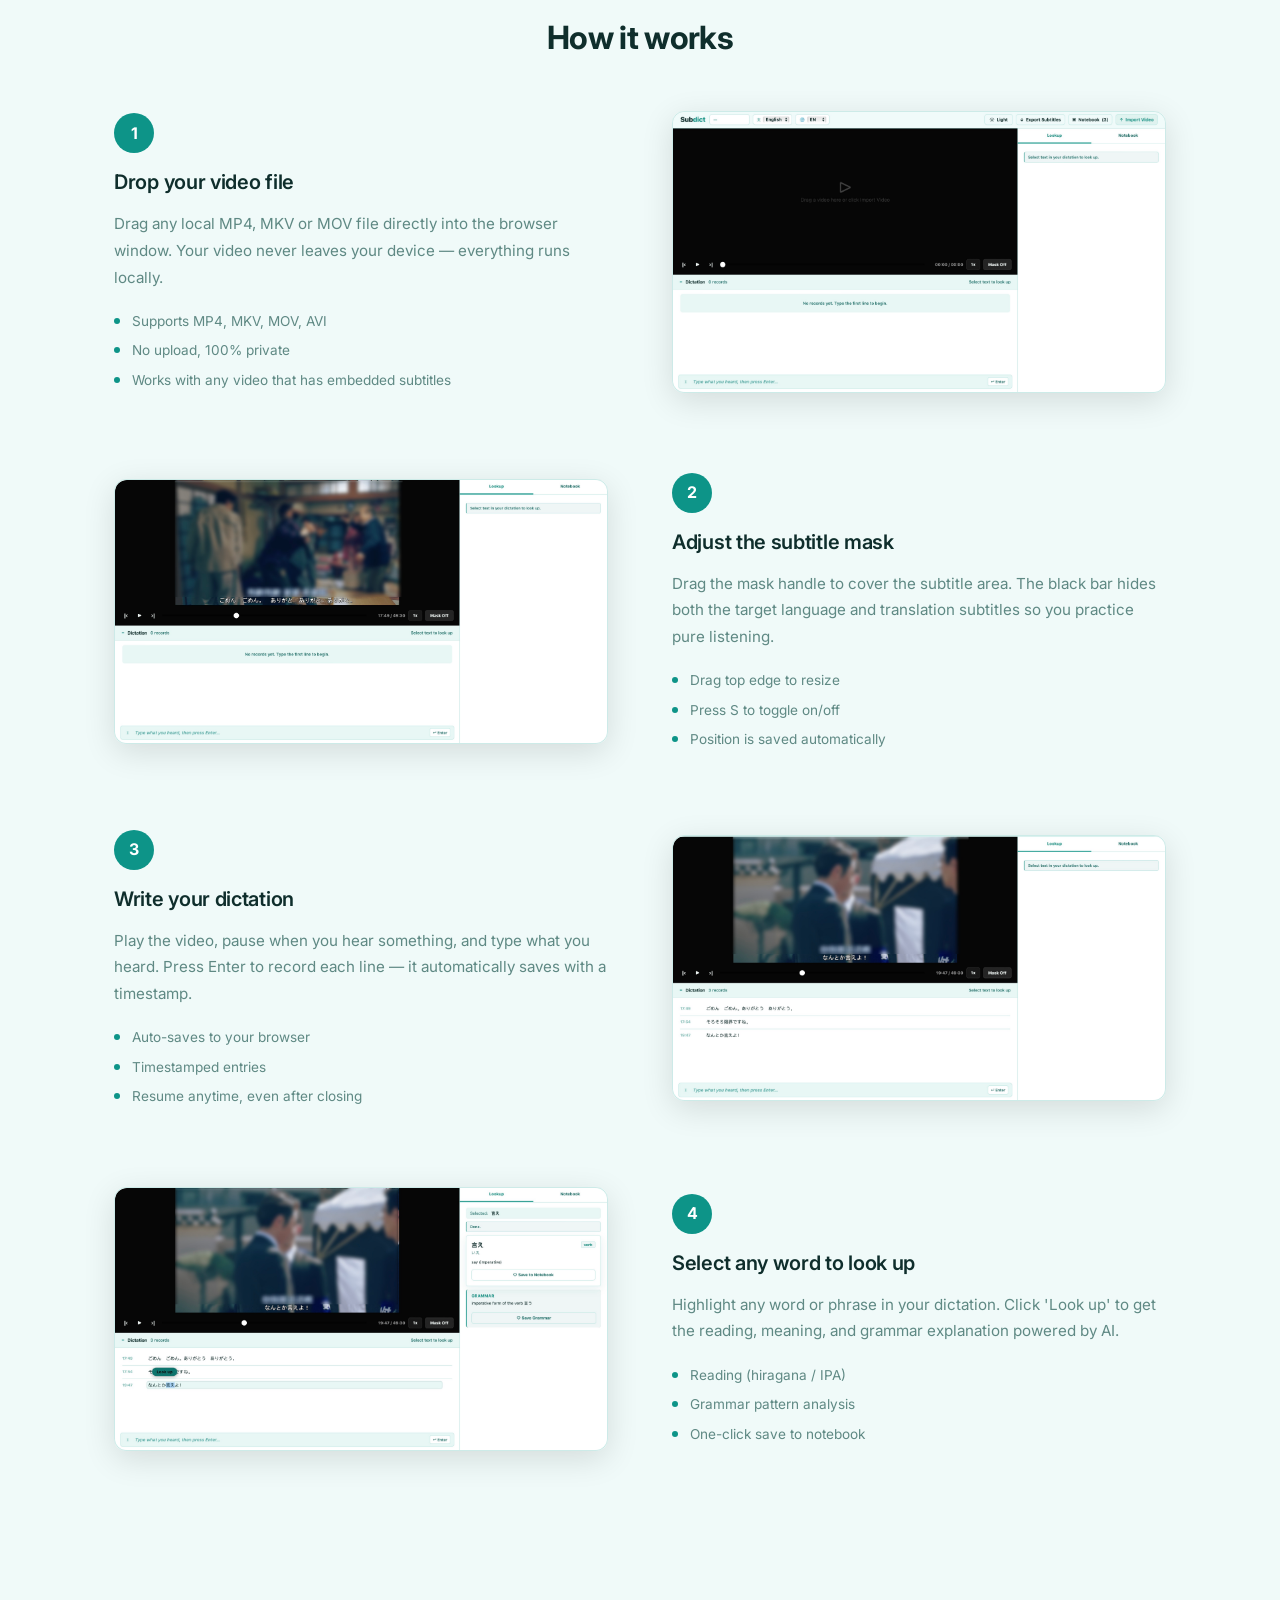
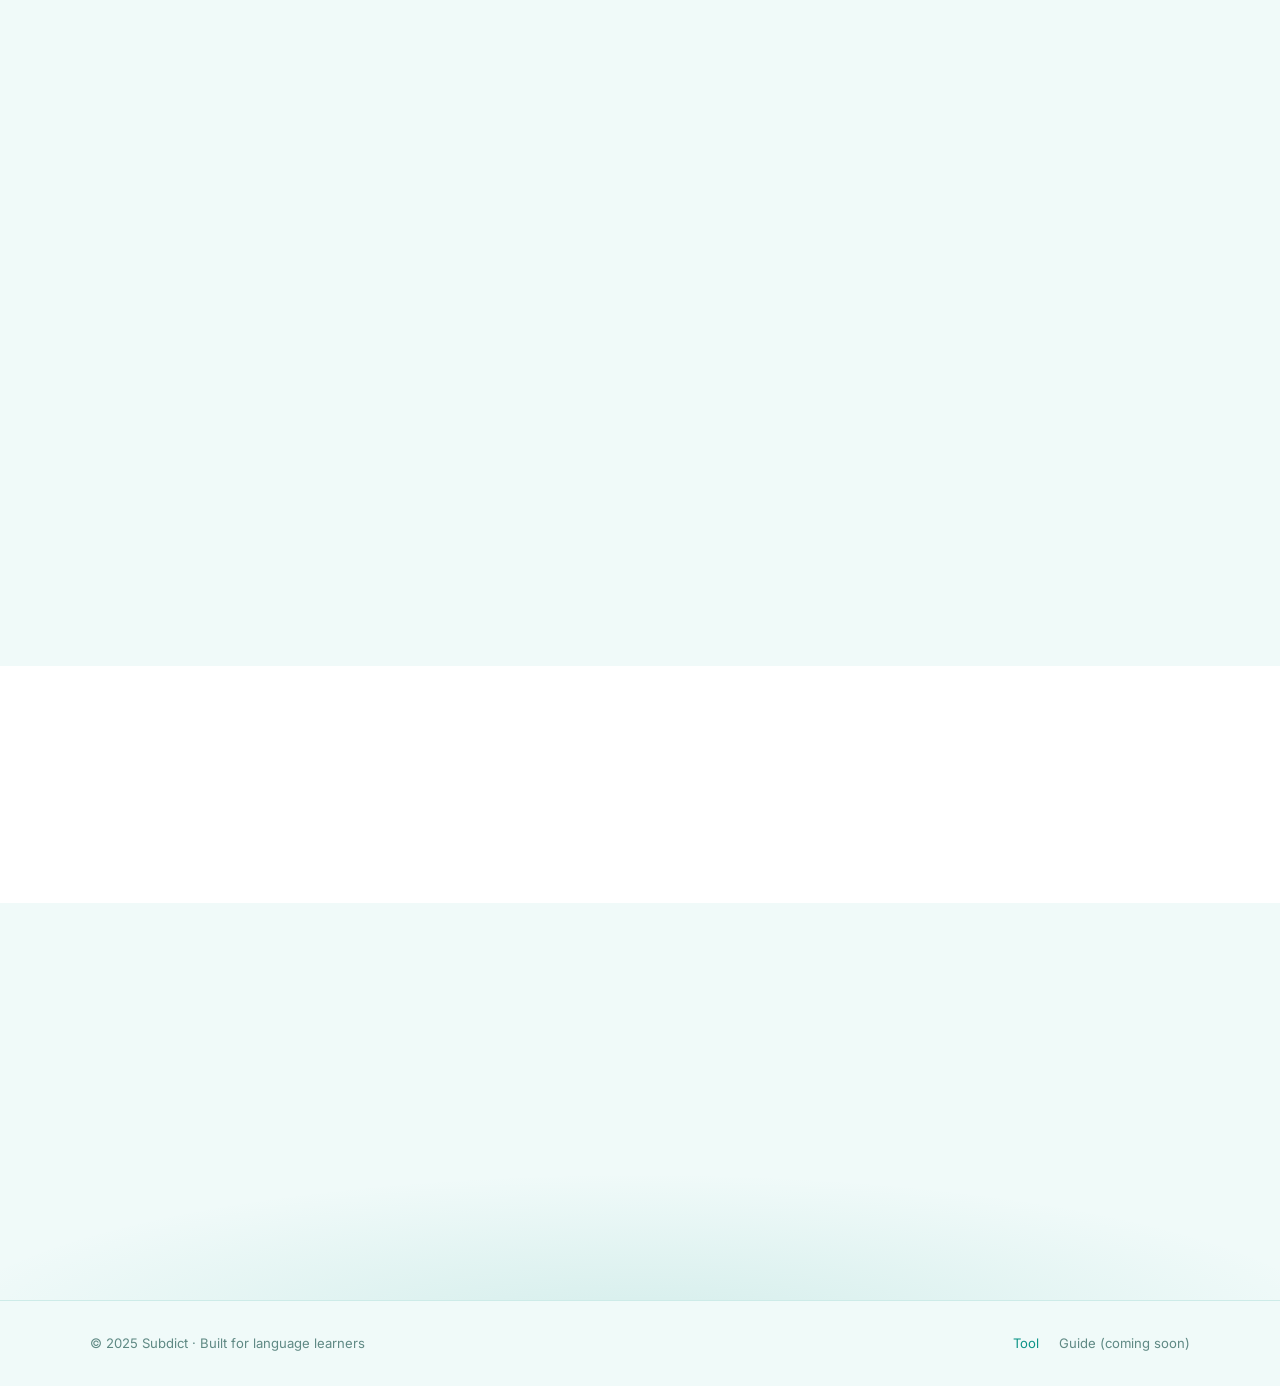
==== commit 032a210c: "fix: comment out step animations pending debug" ====
--- a/index.html
+++ b/index.html
@@ -1275,6 +1275,7 @@
     function showEl(el, show) { if (el) el.style.opacity = show ? '1' : '0'; }
     function pressCursor(el, pressed) { if (el) el.style.transform = pressed ? 'scale(0.8)' : 'scale(1)'; }
 
+    /* TODO: 动画待调试
     function anim1() {
       const cur = document.getElementById('cur-1'), hl = document.getElementById('hl-1');
       showEl(cur, false); showEl(hl, false);
@@ -1367,6 +1368,7 @@
         if (entries[0].isIntersecting) startStepAnimations();
       }, { threshold: 0.15 }).observe(howSection);
     }
+    */
 
     // Stagger delays for feature cards and method steps
     document.querySelectorAll(".feature-grid .feature-card").forEach((el, i) => {
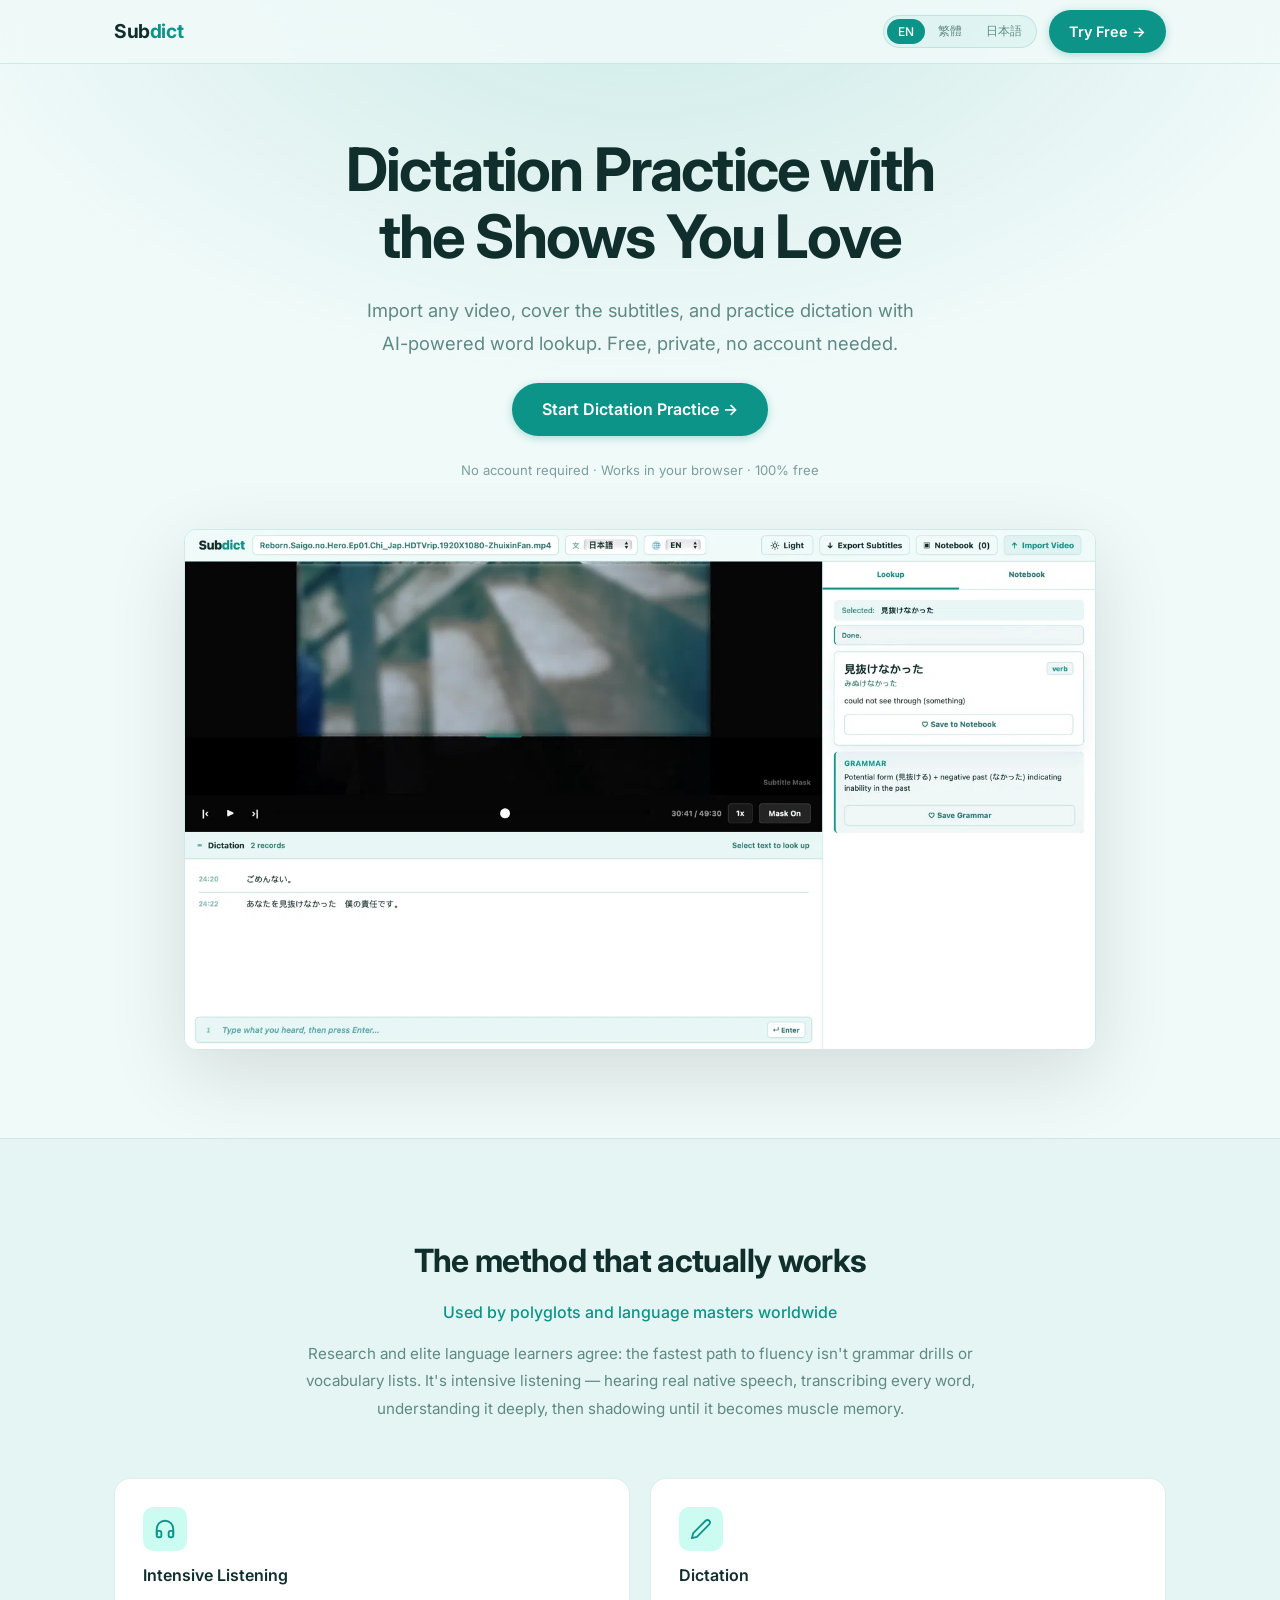
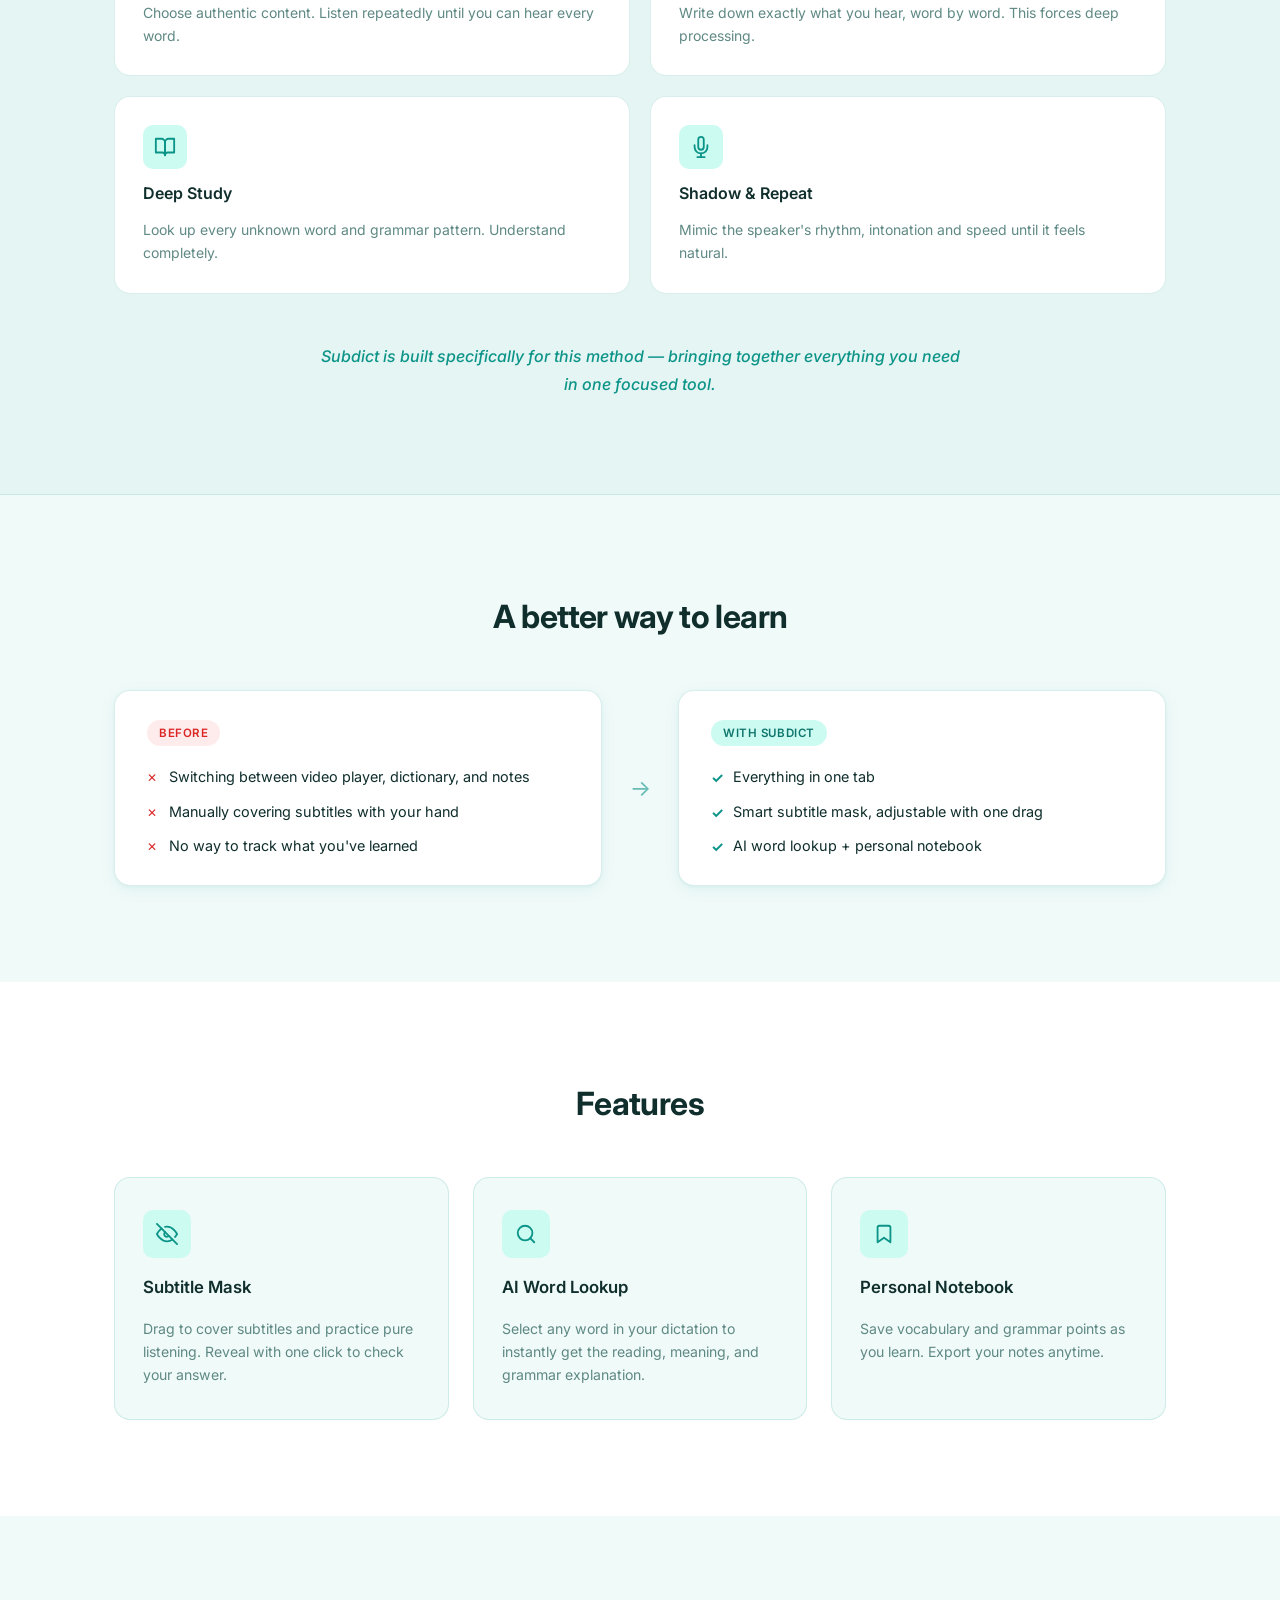
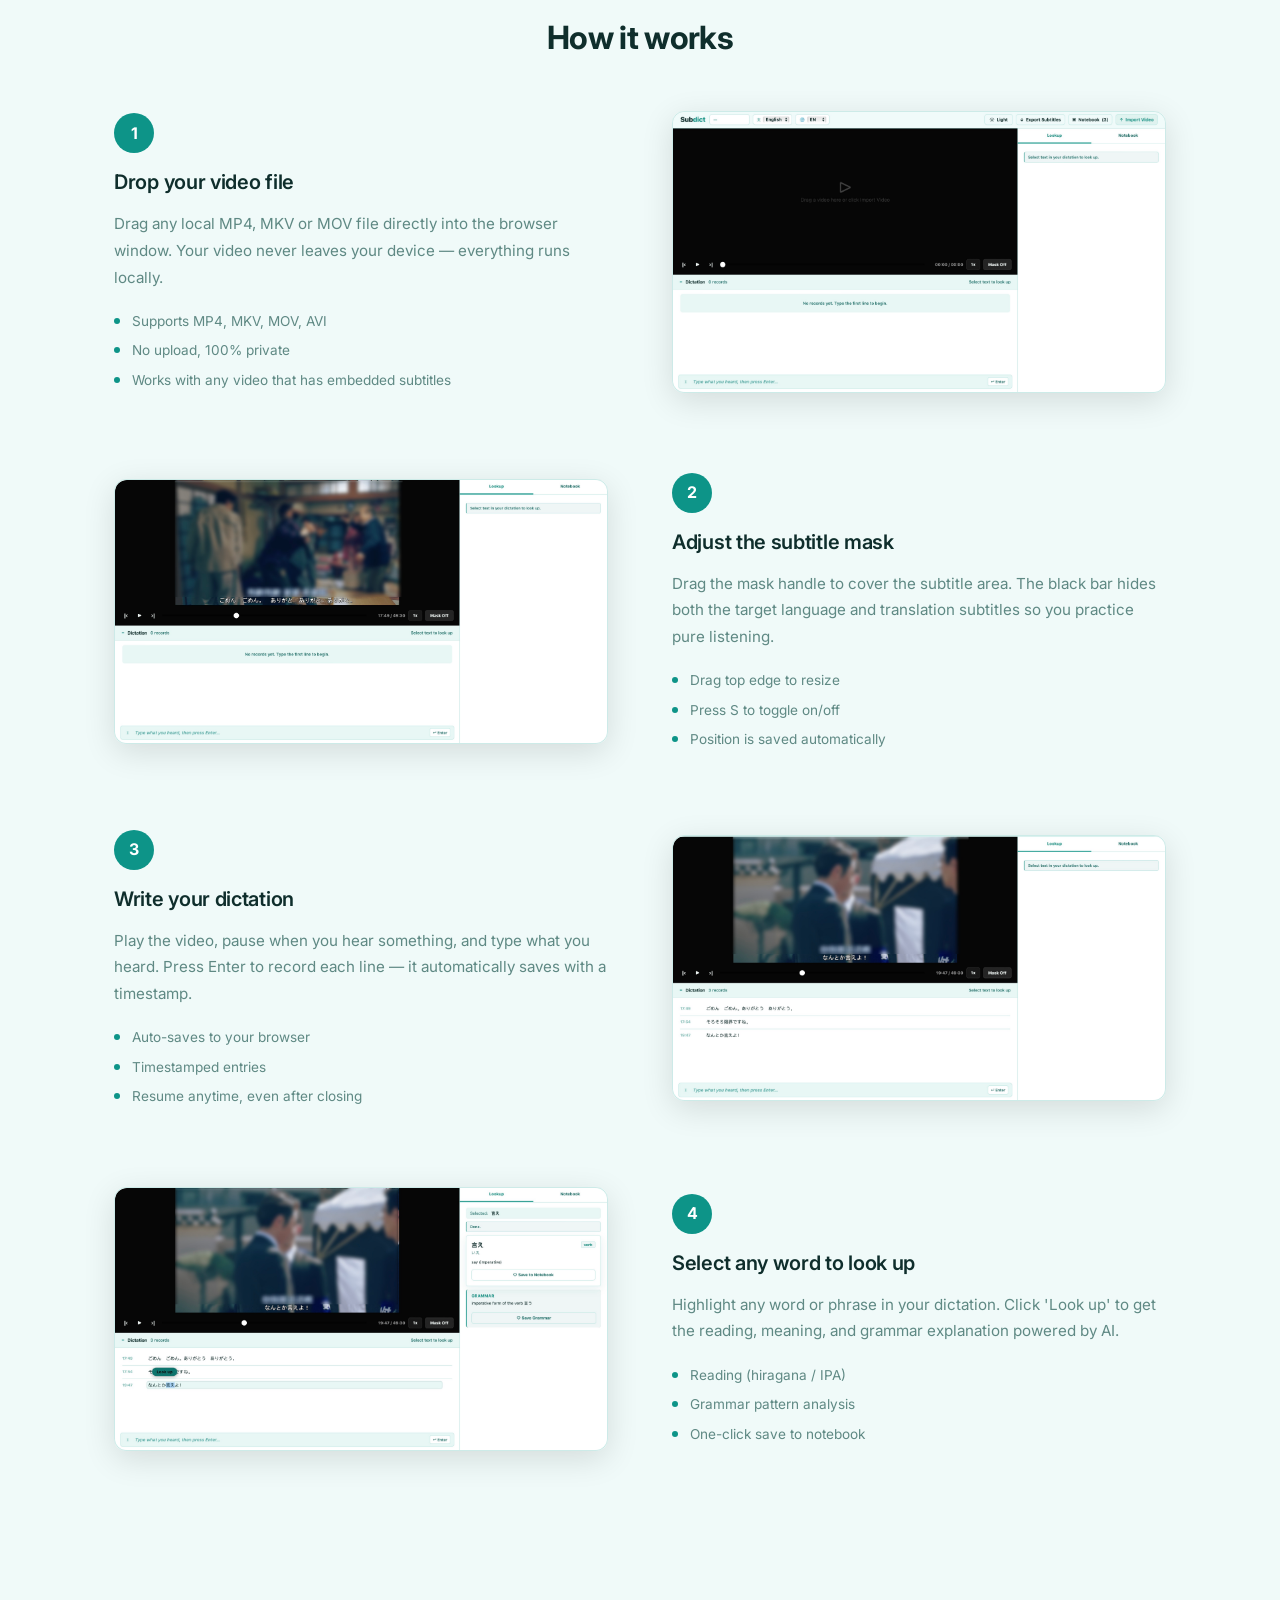
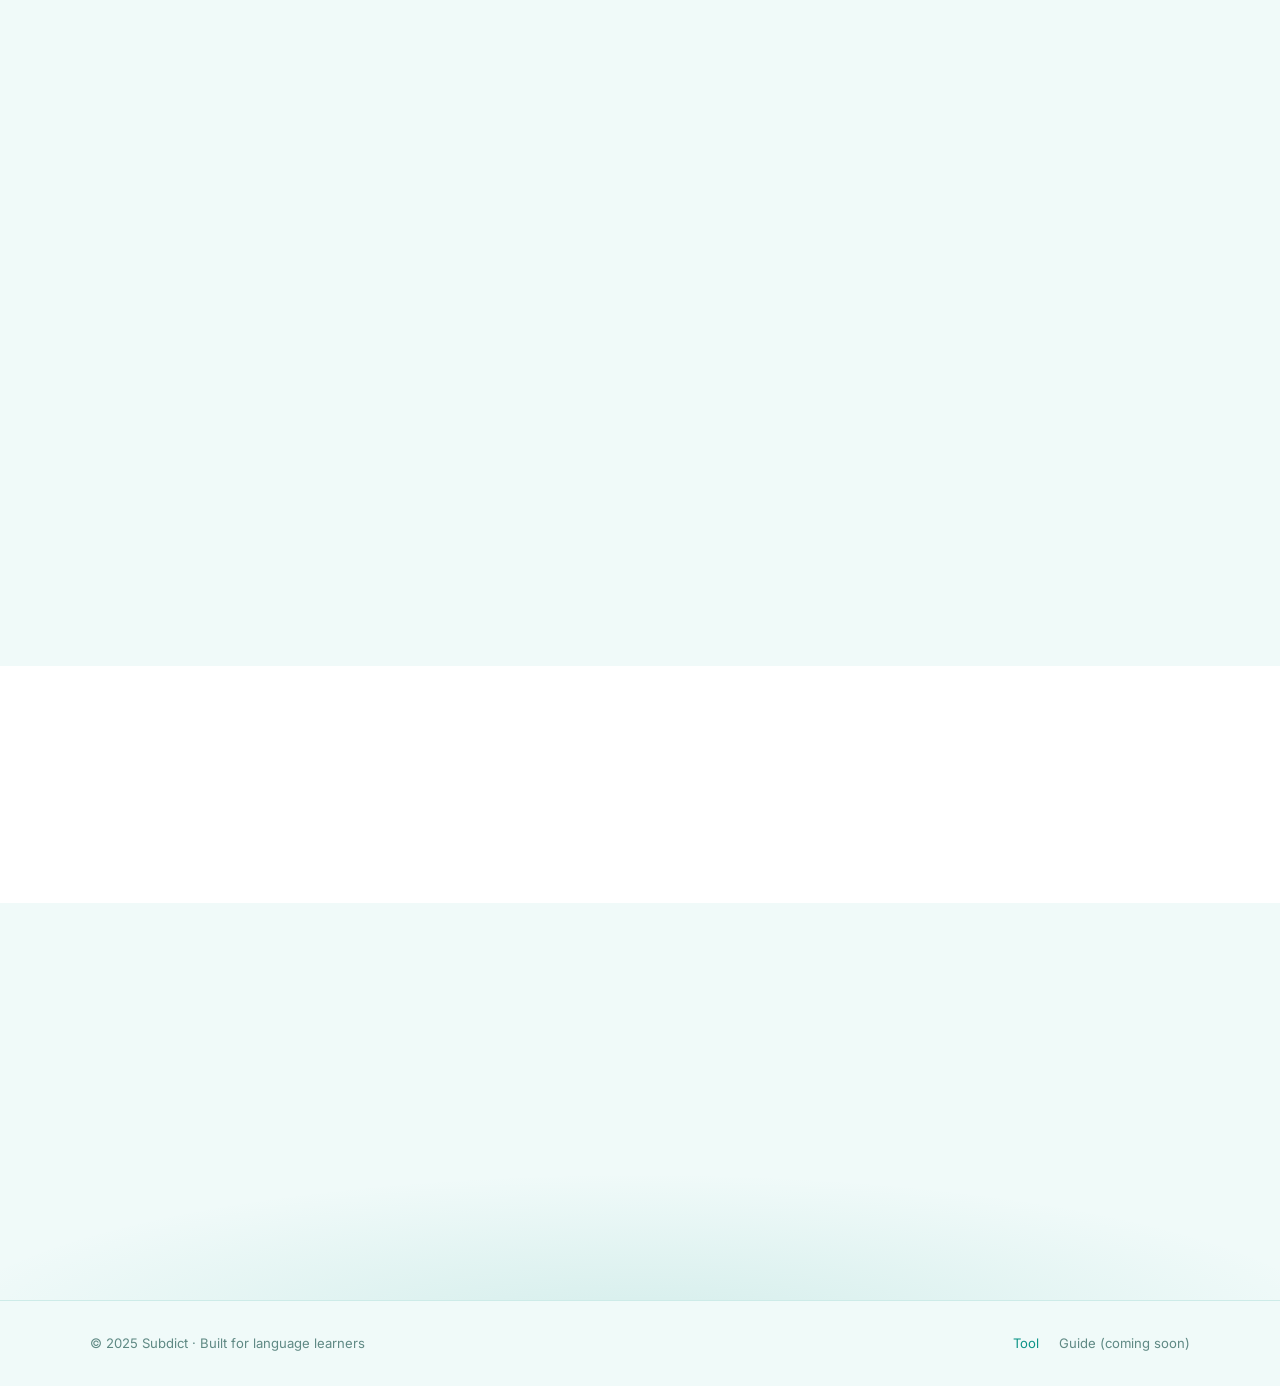
==== commit 69fa3ea6: "copy: update hero headline to Dictation Practice with the Shows You Love" ====
--- a/index.html
+++ b/index.html
@@ -669,7 +669,7 @@
     <!-- ── Hero ───────────────────────────── -->
     <section class="hero" aria-label="Hero">
       <div class="hero-inner fade-up">
-        <h1 data-i18n="heroHeadline">Learn languages through the shows you love</h1>
+        <h1 data-i18n="heroHeadline">Dictation Practice with the Shows You Love</h1>
         <p class="hero-sub" data-i18n="heroSub">Import any video, cover the subtitles, and practice dictation with AI-powered word lookup. Free, private, no account needed.</p>
         <a class="btn btn-primary btn-lg" href="./dictation-practice/" data-i18n="heroCta">Start Dictation Practice →</a>
         <p class="hero-note" data-i18n="heroNote">No account required · Works in your browser · 100% free</p>
@@ -997,7 +997,7 @@
     const strings = {
       en: {
         navCta:       "Try Free →",
-        heroHeadline: "Learn languages through the shows you love",
+        heroHeadline: "Dictation Practice with the Shows You Love",
         heroSub:      "Import any video, cover the subtitles, and practice dictation with AI-powered word lookup. Free, private, no account needed.",
         heroCta:      "Start Dictation Practice →",
         heroNote:     "No account required · Works in your browser · 100% free",
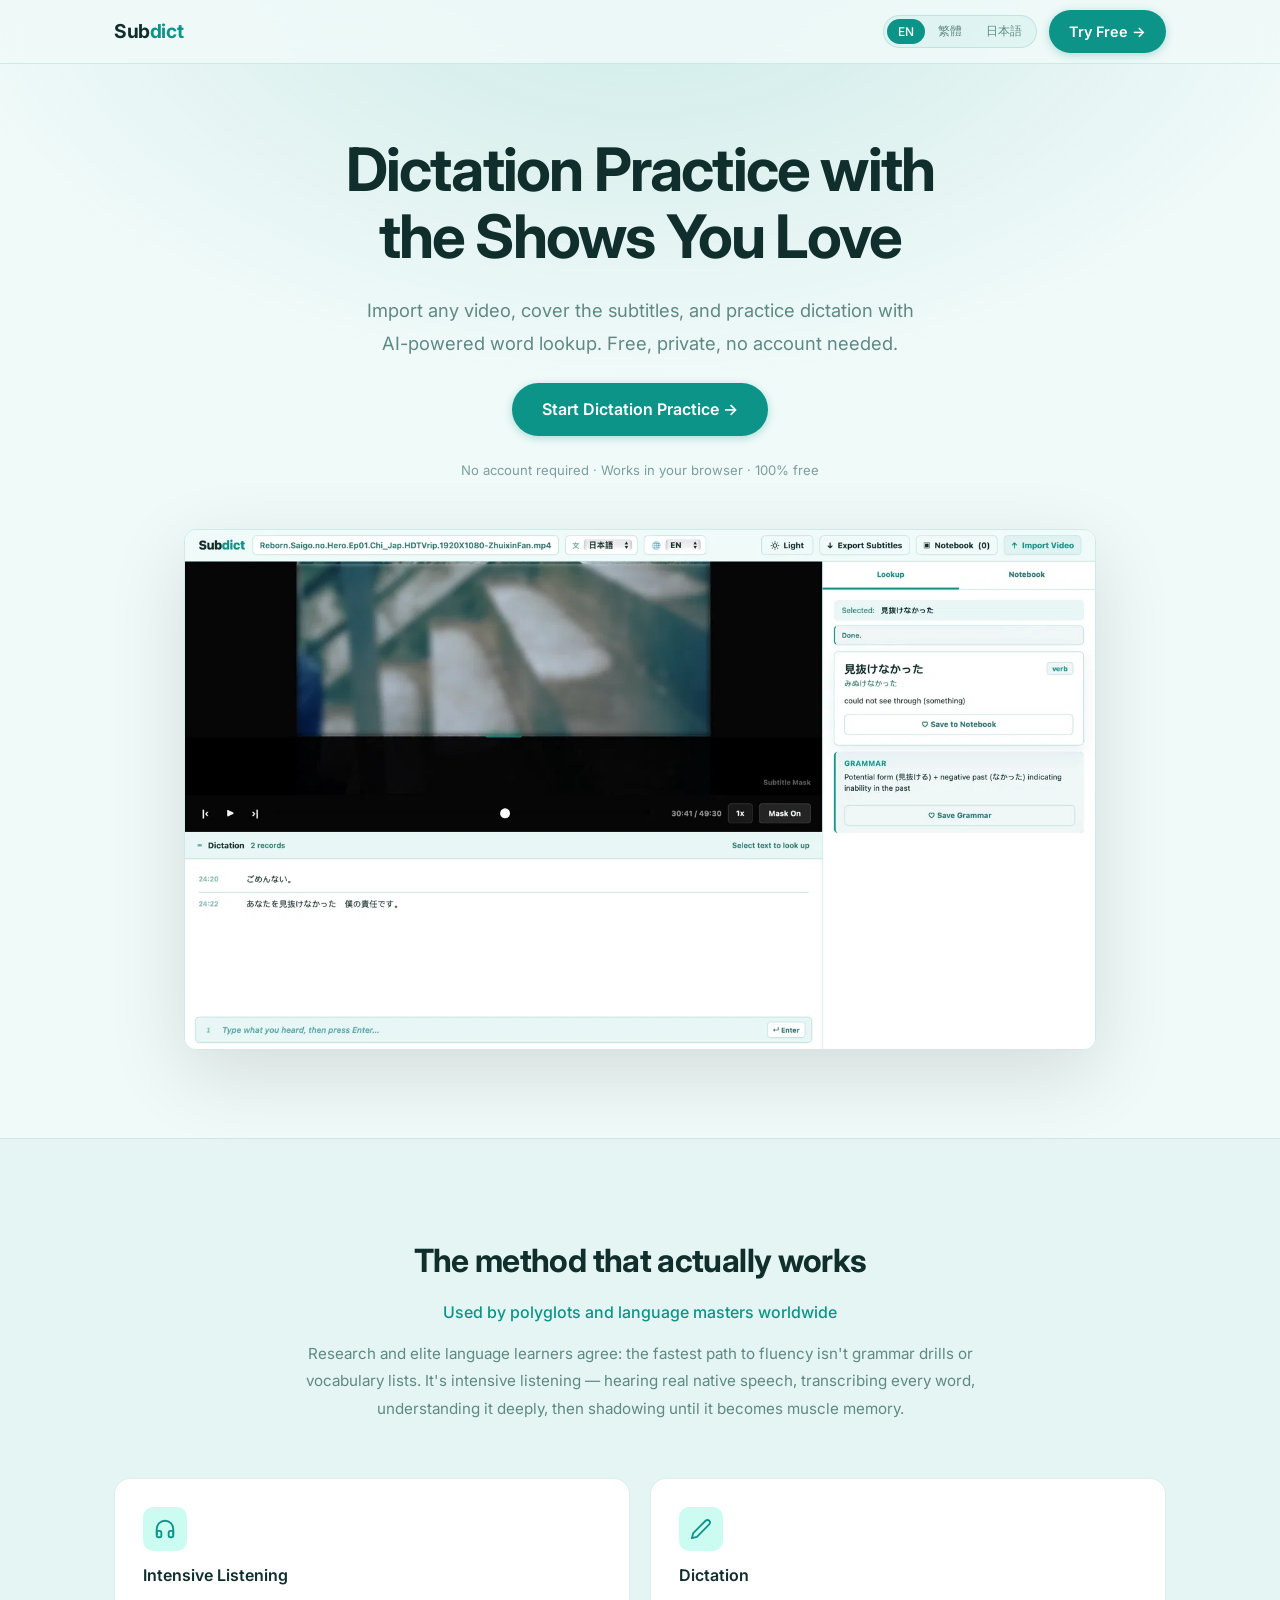
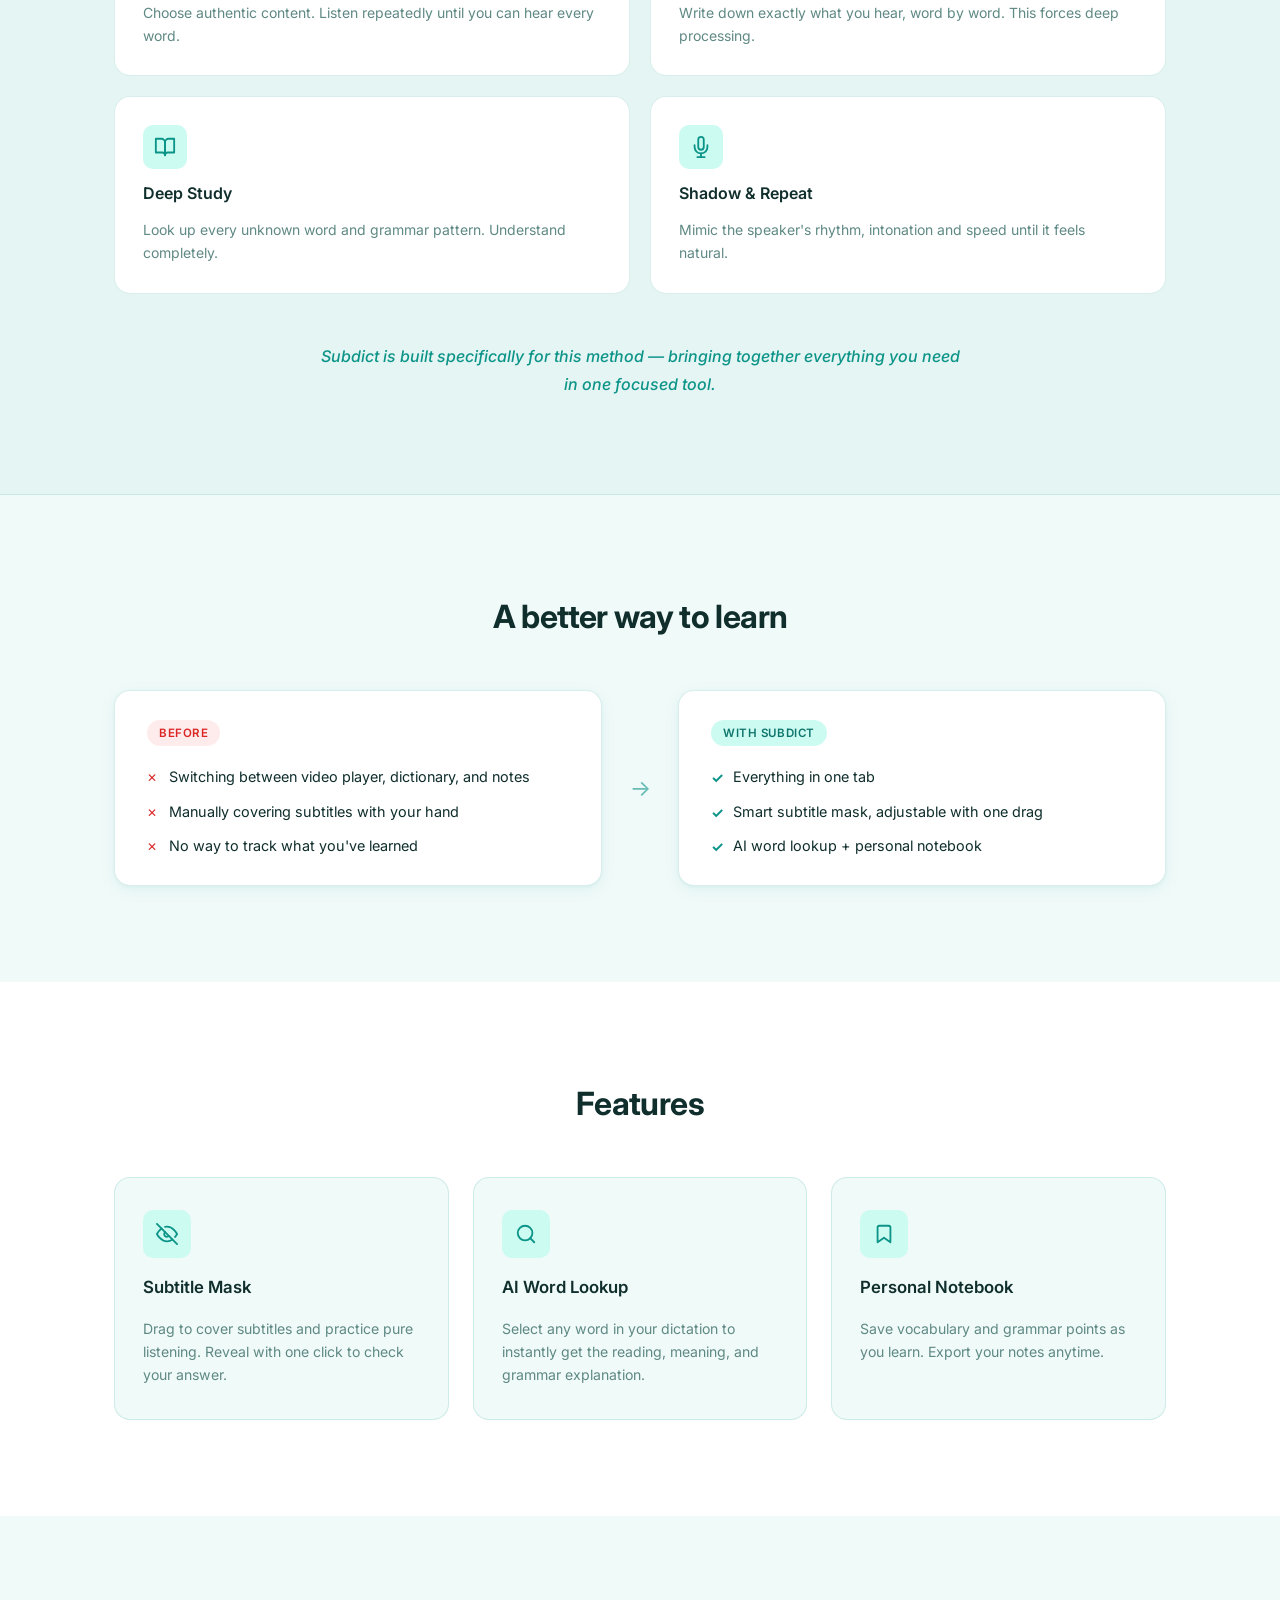
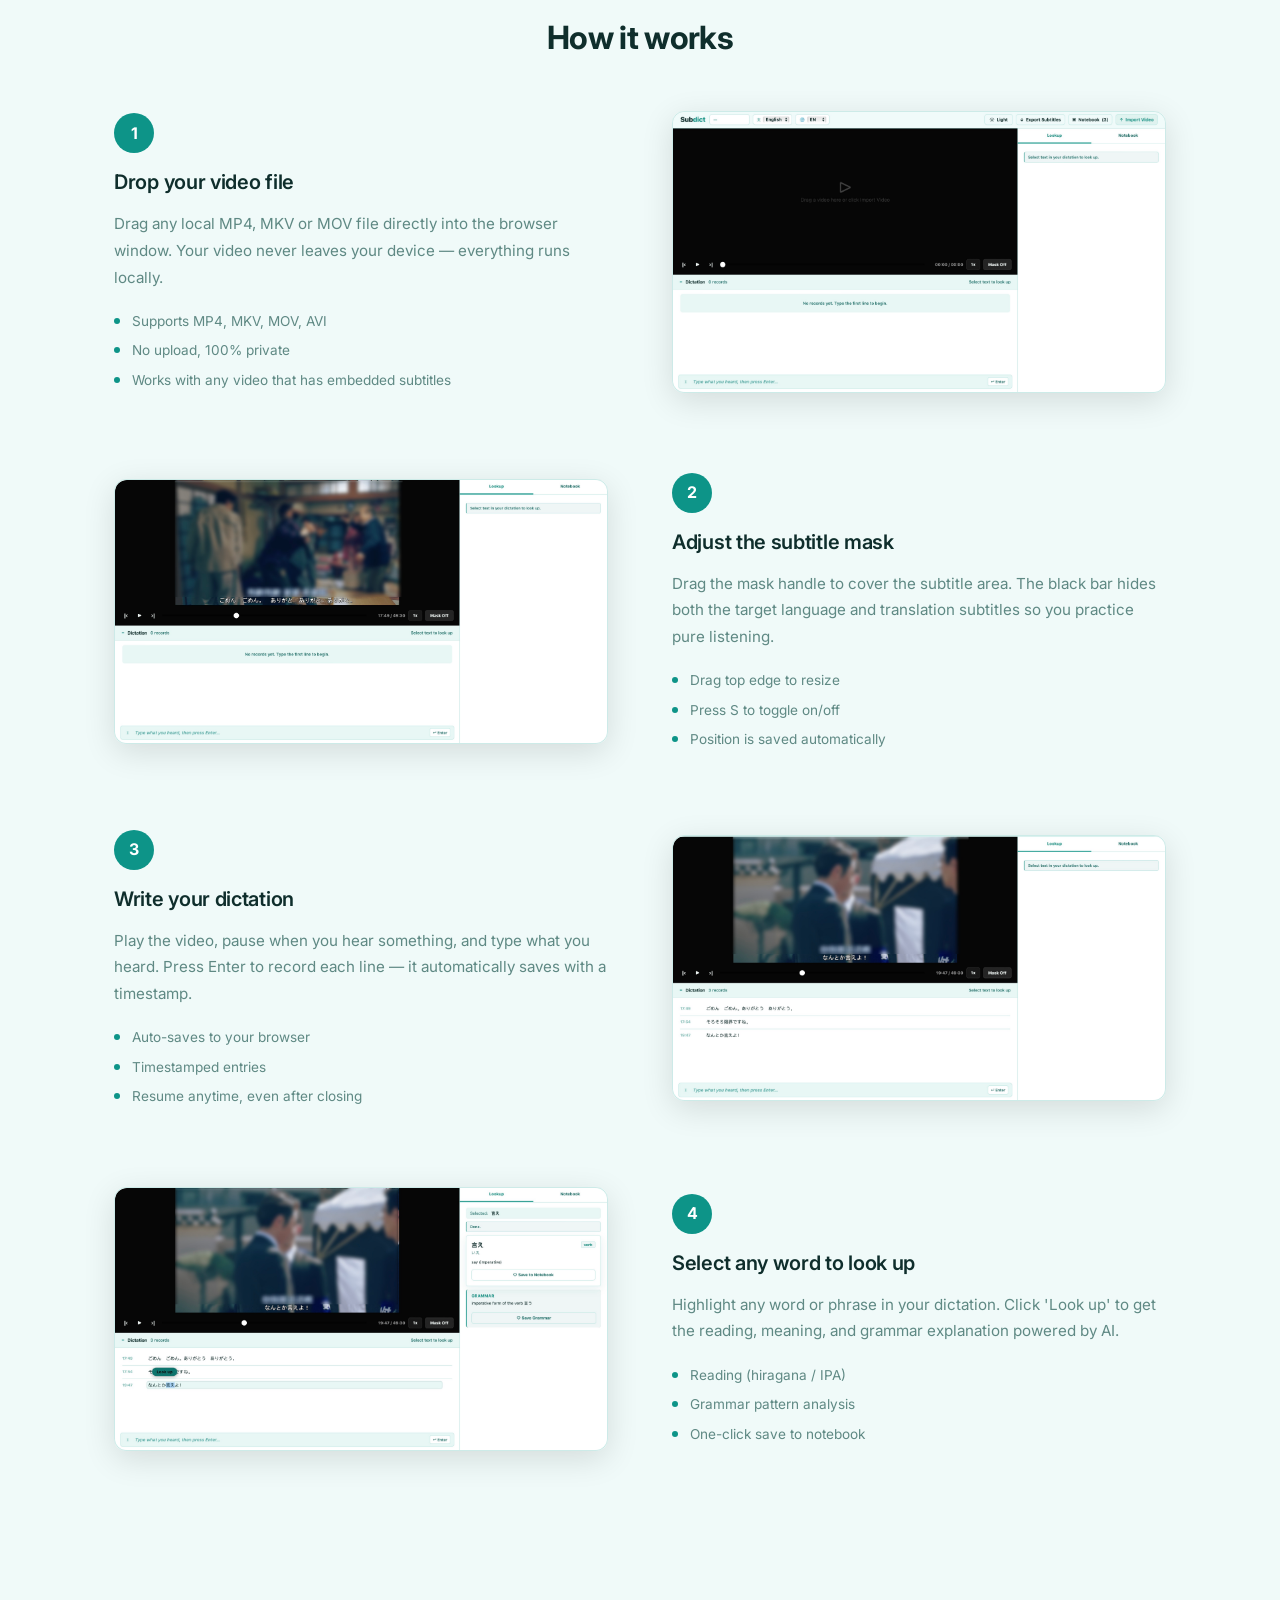
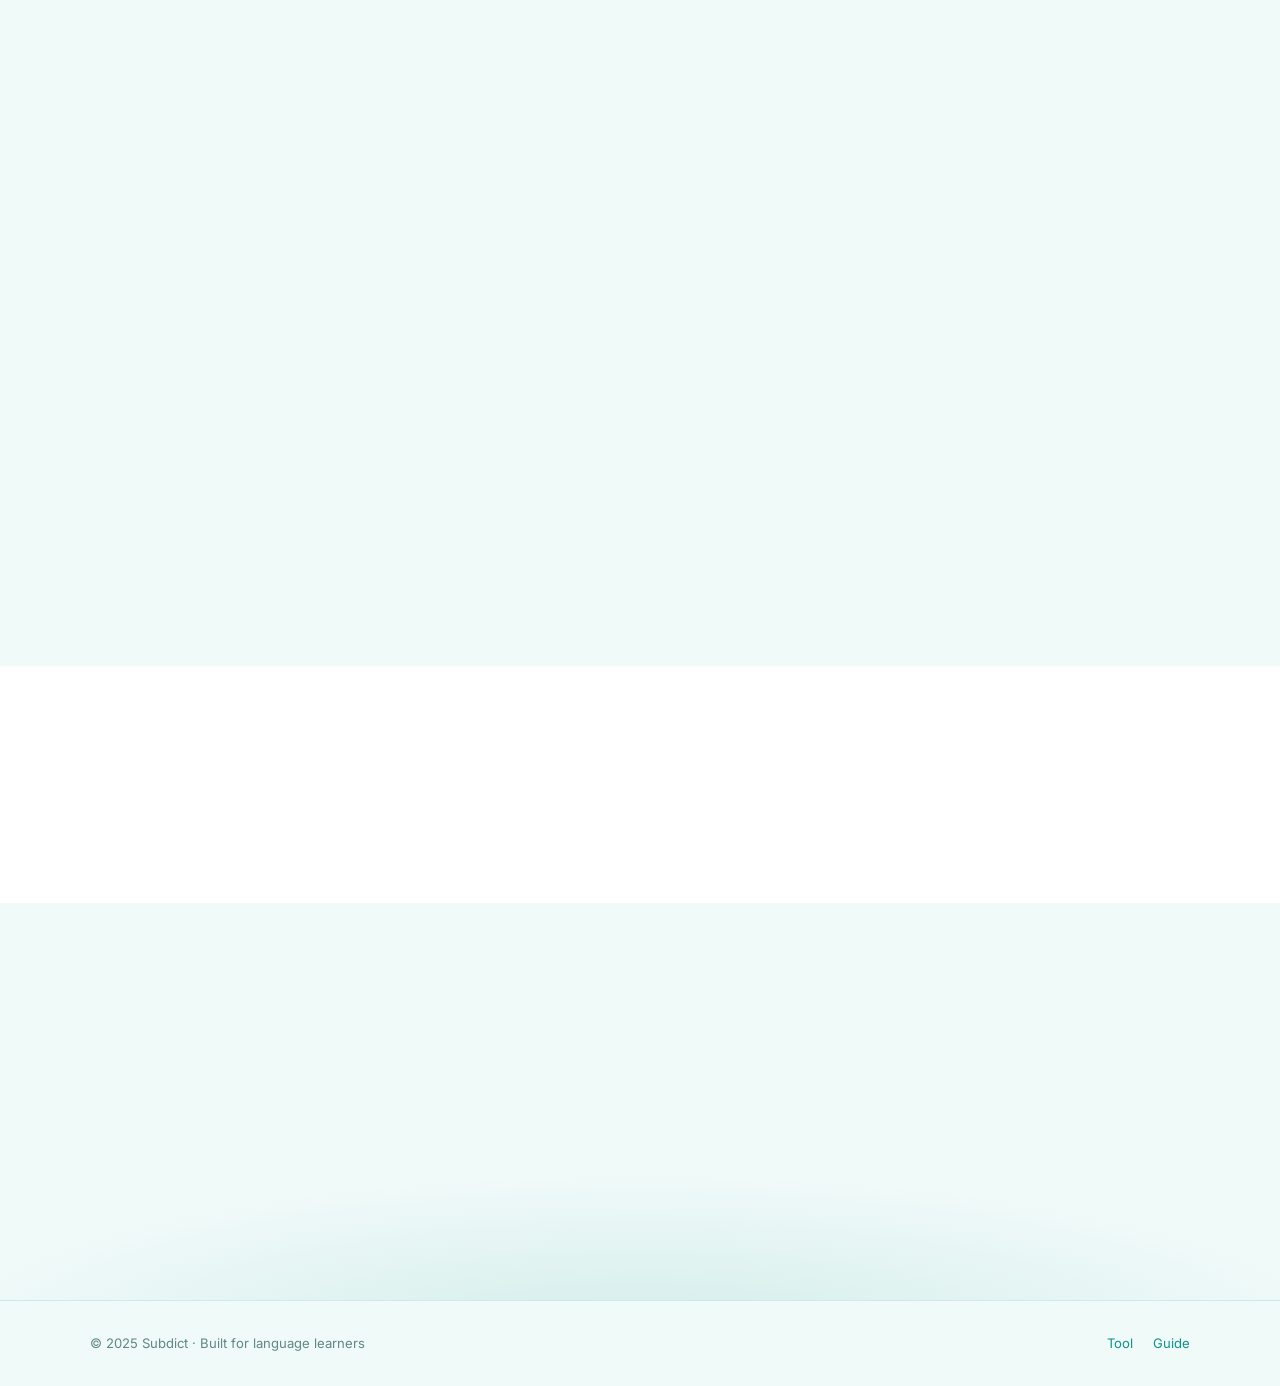
==== commit 90aa5774: "feat: add /guide/ section with listing page and shadowing method article" ====
--- a/index.html
+++ b/index.html
@@ -988,7 +988,7 @@
       <p data-i18n="footerCopy">© 2025 Subdict · Built for language learners</p>
       <nav class="footer-nav" aria-label="Footer navigation">
         <a href="./dictation-practice/" data-i18n="footerTool">Tool</a>
-        <span data-i18n="footerGuide">Guide (coming soon)</span>
+        <a href="./guide/" data-i18n="footerGuide">Guide (coming soon)</a>
       </nav>
     </div>
   </footer>
@@ -1068,7 +1068,7 @@
         finalNote:     "Free forever · No signup · Your data stays on your device",
         footerCopy:    "© 2025 Subdict · Built for language learners",
         footerTool:    "Tool",
-        footerGuide:   "Guide (coming soon)",
+        footerGuide:   "Guide",
       },
       "zh-TW": {
         navCta:       "免費試用 →",
@@ -1143,7 +1143,7 @@
         finalNote:     "永久免費 · 無需註冊 · 資料儲存於你的裝置",
         footerCopy:    "© 2025 Subdict · 為語言學習者打造",
         footerTool:    "工具",
-        footerGuide:   "使用指南（即將推出）",
+        footerGuide:   "指南",
       },
       ja: {
         navCta:       "無料で試す →",
@@ -1218,7 +1218,7 @@
         finalNote:     "永久無料 · 登録不要 · データはあなたのデバイスに保存",
         footerCopy:    "© 2025 Subdict · 語学学習者のために作られました",
         footerTool:    "ツール",
-        footerGuide:   "ガイド（近日公開）",
+        footerGuide:   "ガイド",
       },
     };
 
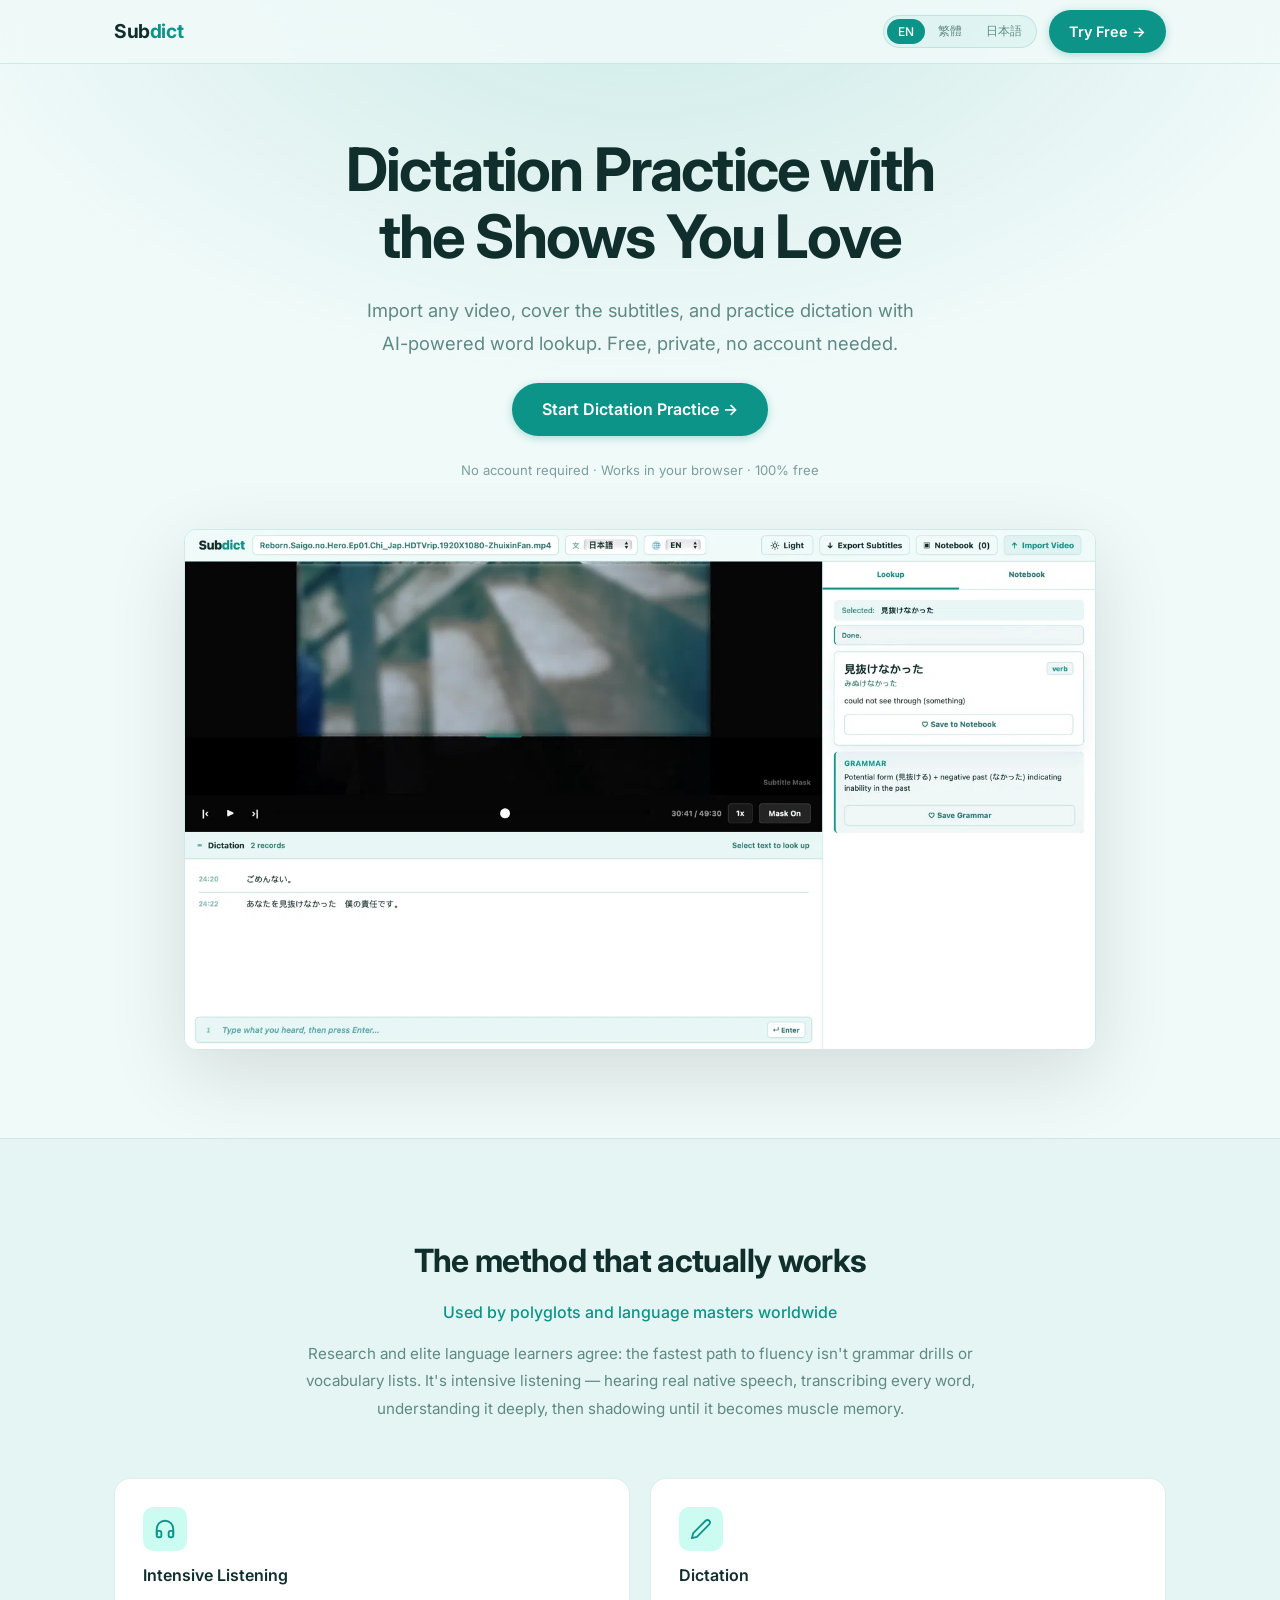
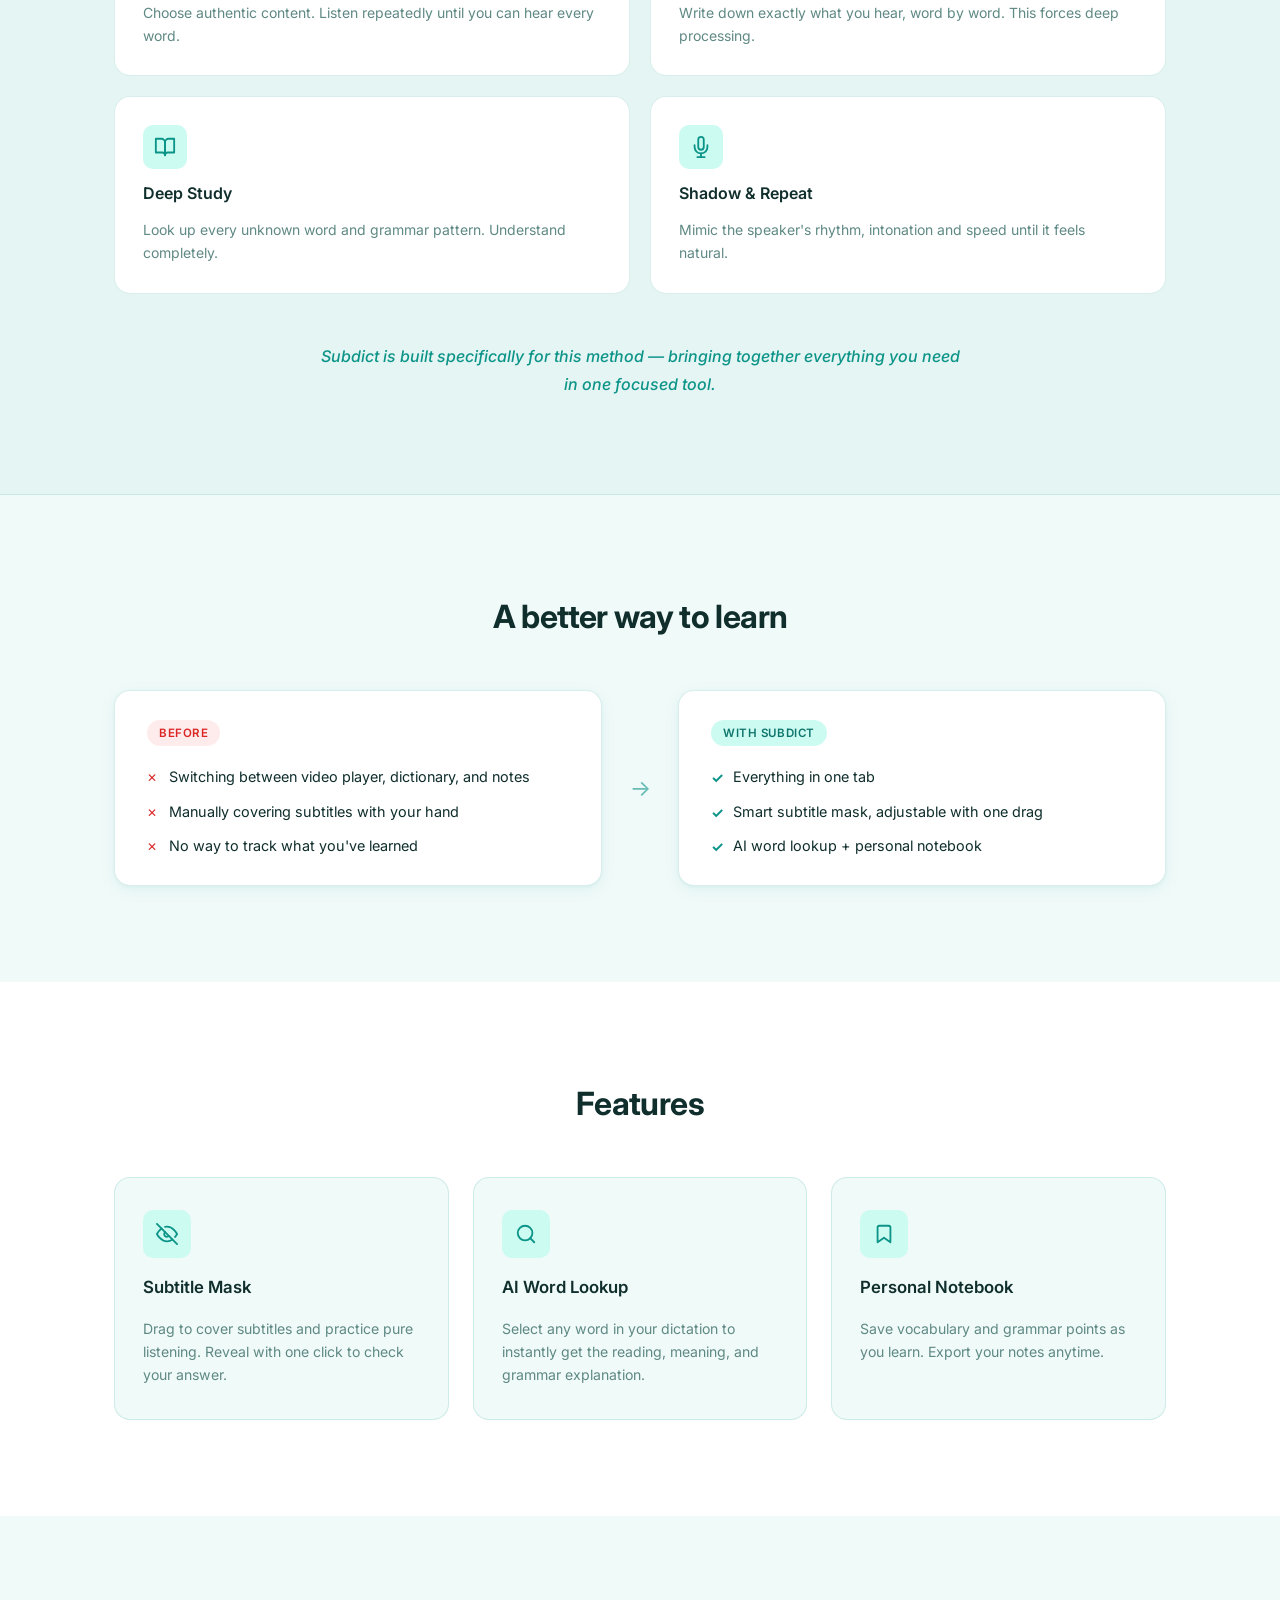
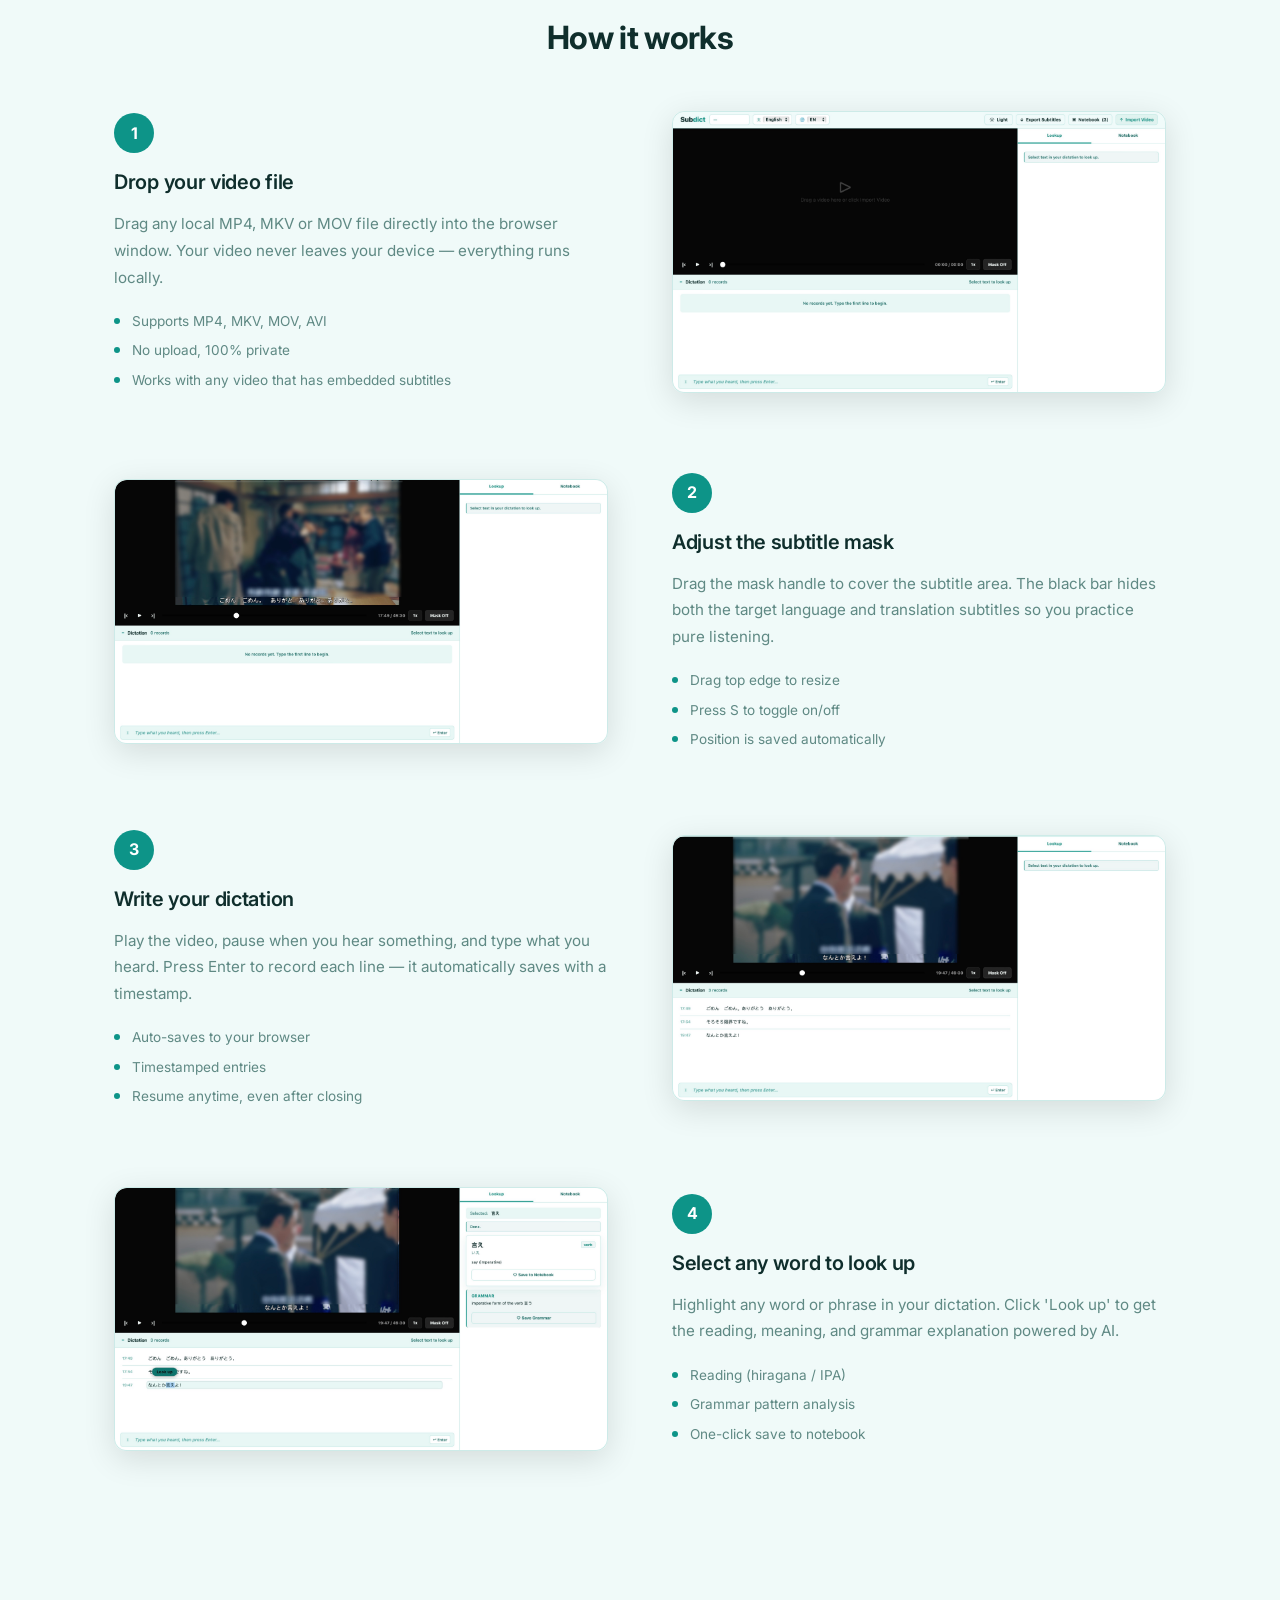
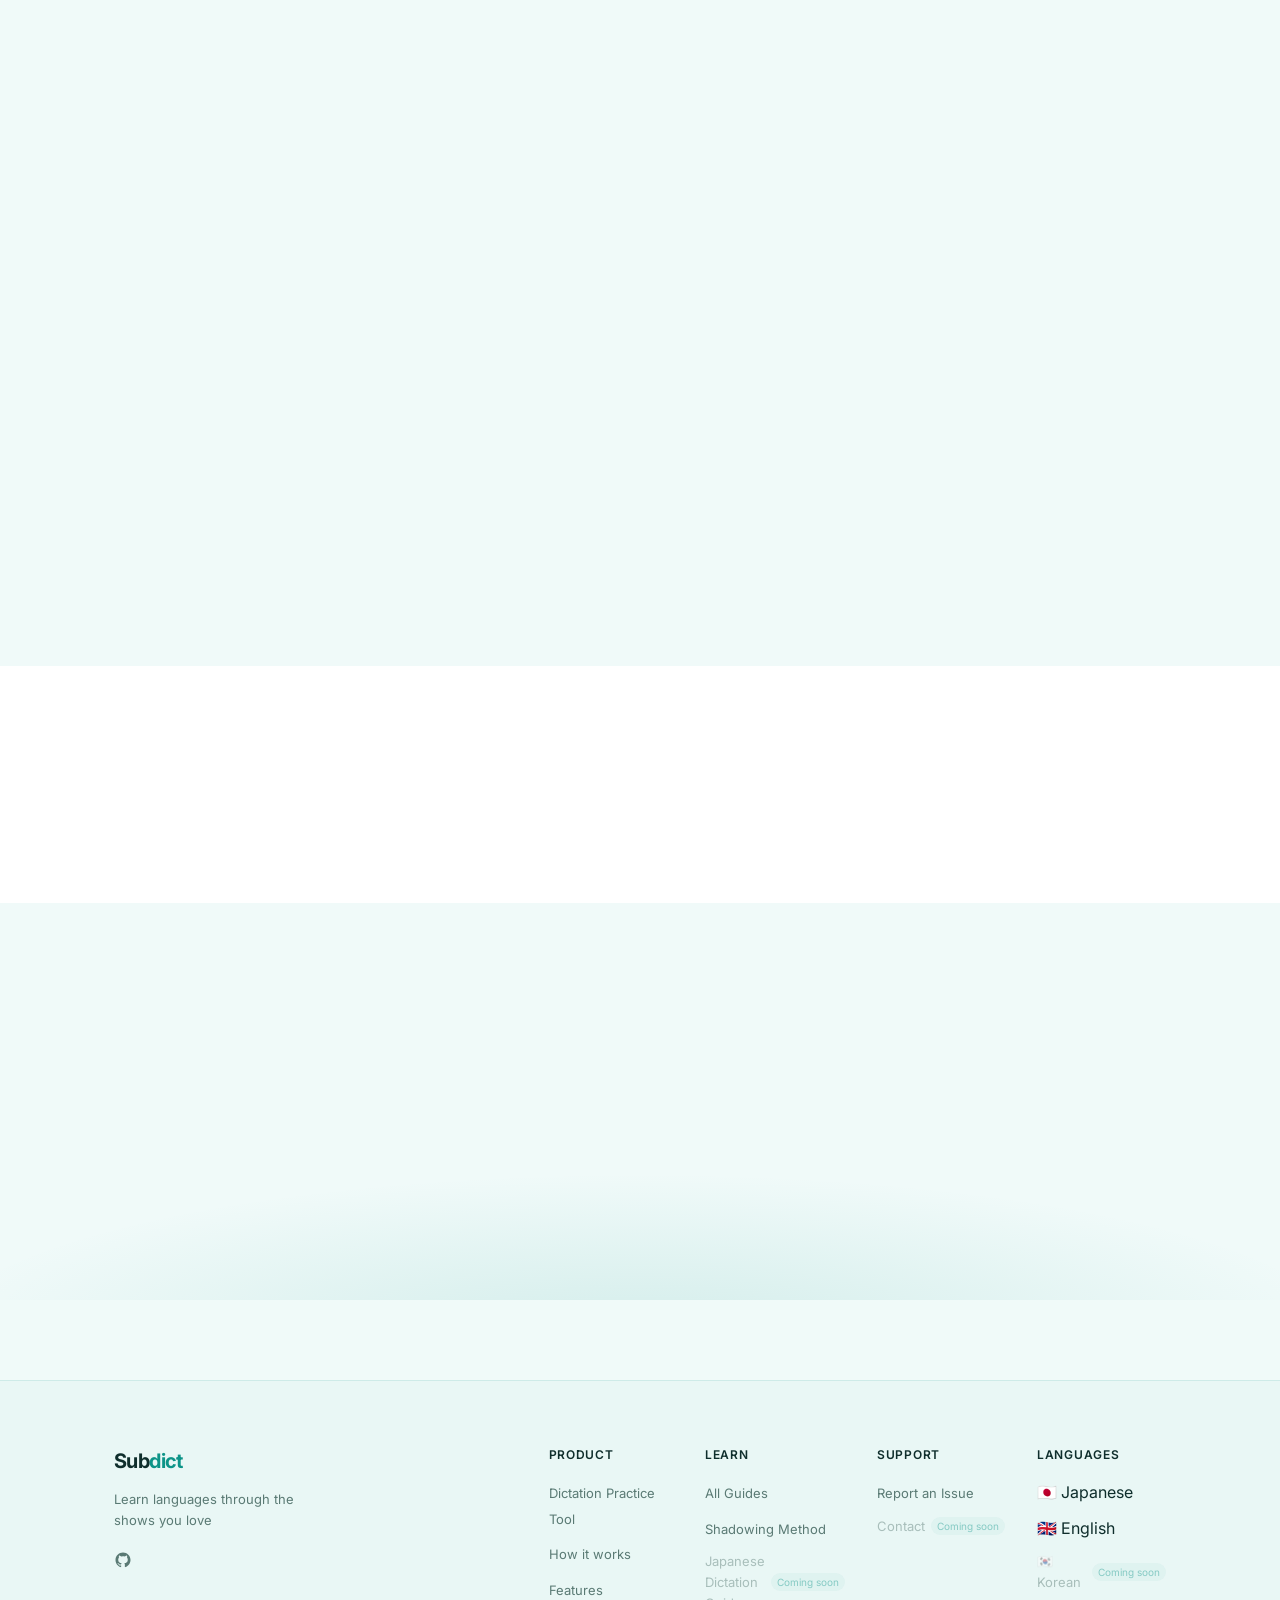
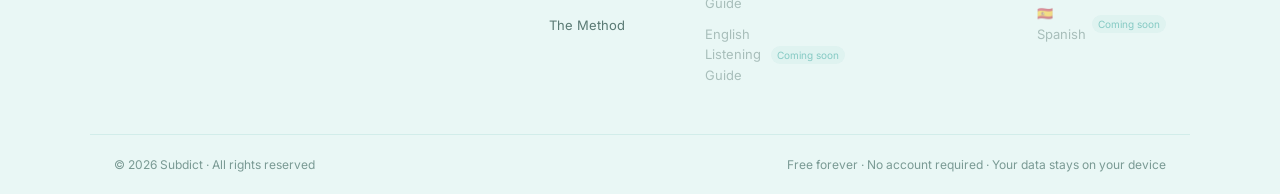
==== commit 29a7f346: "feat: complete professional footer across all pages" ====
--- a/index.html
+++ b/index.html
@@ -593,28 +593,77 @@
     .final-note { font-size: .83rem; color: var(--text-muted); }
 
     /* ── Footer ──────────────────────────── */
-    footer {
-      border-top: 1px solid var(--border);
-      padding: 32px 24px;
-    }
-    .footer-inner {
-      max-width: var(--max-w);
+    .site-footer {
+      background: rgba(13,148,136,0.03);
+      border-top: 1px solid rgba(13,148,136,0.12);
+      padding: 64px 0 0;
+      margin-top: 80px;
+    }
+    .footer-main {
+      max-width: 1100px;
       margin: 0 auto;
+      padding: 0 24px;
+      display: grid;
+      grid-template-columns: 1.5fr 2.5fr;
+      gap: 64px;
+    }
+    .footer-logo {
+      font-size: 20px;
+      font-weight: 700;
+      color: #0f2e2c;
+      text-decoration: none;
+      letter-spacing: -0.03em;
+      display: inline-block;
+      margin-bottom: 12px;
+    }
+    .footer-logo span { color: #0d9488; }
+    .footer-tagline { font-size: 13px; color: #5a7a74; line-height: 1.6; max-width: 220px; margin-bottom: 20px; }
+    .footer-social { display: flex; gap: 12px; }
+    .footer-social a { color: #5a7a74; transition: color 0.15s; display: flex; align-items: center; }
+    .footer-social a:hover { color: #0d9488; }
+    .footer-links { display: grid; grid-template-columns: repeat(4, 1fr); gap: 32px; }
+    .footer-col h4 {
+      font-size: 12px;
+      font-weight: 600;
+      color: #0f2e2c;
+      text-transform: uppercase;
+      letter-spacing: 0.06em;
+      margin-bottom: 16px;
+    }
+    .footer-col ul { list-style: none; padding: 0; margin: 0; display: flex; flex-direction: column; gap: 10px; }
+    .footer-col ul li a { font-size: 13px; color: #5a7a74; text-decoration: none; transition: color 0.15s; line-height: 1.4; }
+    .footer-col ul li a:hover { color: #0d9488; }
+    .footer-col ul li.coming-soon {
+      font-size: 13px;
+      color: #5a7a74;
+      opacity: 0.45;
+      cursor: default;
       display: flex;
       align-items: center;
+      gap: 6px;
+    }
+    .footer-col ul li.coming-soon em {
+      font-style: normal;
+      font-size: 10px;
+      background: rgba(13,148,136,0.1);
+      color: #0d9488;
+      padding: 1px 6px;
+      border-radius: 10px;
+      white-space: nowrap;
+    }
+    .footer-bottom {
+      max-width: 1100px;
+      margin: 48px auto 0;
+      padding: 20px 24px;
+      border-top: 1px solid rgba(13,148,136,0.1);
+      display: flex;
       justify-content: space-between;
-      gap: 16px;
+      align-items: center;
       flex-wrap: wrap;
-    }
-    footer p { font-size: .82rem; color: var(--text-muted); }
-    .footer-nav { display: flex; gap: 20px; align-items: center; }
-    .footer-nav a {
-      font-size: .82rem;
-      color: var(--primary);
-      text-decoration: none;
-    }
-    .footer-nav a:hover { text-decoration: underline; }
-    .footer-nav span { font-size: .82rem; color: var(--text-muted); }
+      gap: 8px;
+    }
+    .footer-copy { font-size: 12px; color: #7a9a94; }
+    .footer-note { font-size: 12px; color: #7a9a94; }
 
     /* ── Animations ──────────────────────── */
     .fade-up {
@@ -643,9 +692,15 @@
       .split { flex-direction: column; }
       .split-divider { width: 100%; height: 32px; transform: rotate(90deg); margin: -4px 0; }
 
-      .footer-inner { flex-direction: column; text-align: center; }
-
       .method-grid { grid-template-columns: 1fr; }
+    }
+    @media (max-width: 768px) {
+      .footer-main { grid-template-columns: 1fr; gap: 40px; }
+      .footer-links { grid-template-columns: repeat(2, 1fr); }
+      .footer-bottom { flex-direction: column; align-items: flex-start; }
+    }
+    @media (max-width: 480px) {
+      .footer-links { grid-template-columns: 1fr; }
     }
   </style>
 </head>
@@ -682,7 +737,7 @@
     </section>
 
     <!-- ── Method Section ────────────────── -->
-    <section class="method-section" aria-labelledby="method-title">
+    <section class="method-section" id="method" aria-labelledby="method-title">
       <div class="section-inner">
         <div class="method-header fade-up">
           <h2 id="method-title" data-i18n="methodTitle">The method that actually works</h2>
@@ -767,7 +822,7 @@
     </section>
 
     <!-- ── Features ───────────────────────── -->
-    <section class="features" aria-labelledby="features-title">
+    <section class="features" id="features" aria-labelledby="features-title">
       <div class="section-inner">
         <h2 id="features-title" class="section-title fade-up" data-i18n="featuresTitle">Features</h2>
         <div class="feature-grid">
@@ -809,7 +864,7 @@
     </section>
 
     <!-- ── How it works ───────────────────── -->
-    <section class="how-it-works" aria-labelledby="how-title">
+    <section class="how-it-works" id="how-it-works" aria-labelledby="how-title">
       <div class="section-inner">
         <h2 id="how-title" class="section-title fade-up" data-i18n="howTitle">How it works</h2>
         <div class="guide-steps">
@@ -983,13 +1038,57 @@
   </main>
 
   <!-- ── Footer ─────────────────────────── -->
-  <footer>
-    <div class="footer-inner">
-      <p data-i18n="footerCopy">© 2025 Subdict · Built for language learners</p>
-      <nav class="footer-nav" aria-label="Footer navigation">
-        <a href="./dictation-practice/" data-i18n="footerTool">Tool</a>
-        <a href="./guide/" data-i18n="footerGuide">Guide (coming soon)</a>
-      </nav>
+  <footer class="site-footer">
+    <div class="footer-main">
+      <div class="footer-brand">
+        <a href="./" class="footer-logo">Sub<span>dict</span></a>
+        <p class="footer-tagline" data-i18n="footerTagline"></p>
+        <div class="footer-social">
+          <a href="https://github.com/MindyLeung/subdict" target="_blank" rel="noopener" aria-label="GitHub">
+            <svg viewBox="0 0 24 24" fill="currentColor" width="18" height="18"><path d="M12 2C6.477 2 2 6.477 2 12c0 4.42 2.865 8.17 6.839 9.49.5.092.682-.217.682-.482 0-.237-.008-.866-.013-1.7-2.782.604-3.369-1.34-3.369-1.34-.454-1.156-1.11-1.464-1.11-1.464-.908-.62.069-.608.069-.608 1.003.07 1.531 1.03 1.531 1.03.892 1.529 2.341 1.087 2.91.832.092-.647.35-1.088.636-1.338-2.22-.253-4.555-1.11-4.555-4.943 0-1.091.39-1.984 1.029-2.683-.103-.253-.446-1.27.098-2.647 0 0 .84-.269 2.75 1.025A9.578 9.578 0 0 1 12 6.836c.85.004 1.705.114 2.504.336 1.909-1.294 2.747-1.025 2.747-1.025.546 1.377.203 2.394.1 2.647.64.699 1.028 1.592 1.028 2.683 0 3.842-2.339 4.687-4.566 4.935.359.309.678.919.678 1.852 0 1.336-.012 2.415-.012 2.741 0 .267.18.578.688.48C19.138 20.167 22 16.418 22 12c0-5.523-4.477-10-10-10z"/></svg>
+          </a>
+        </div>
+      </div>
+      <div class="footer-links">
+        <div class="footer-col">
+          <h4 data-i18n="footerProduct"></h4>
+          <ul>
+            <li><a href="./dictation-practice/" data-i18n="footerTool"></a></li>
+            <li><a href="./#how-it-works" data-i18n="footerHowItWorks"></a></li>
+            <li><a href="./#features" data-i18n="footerFeatures"></a></li>
+            <li><a href="./#method" data-i18n="footerMethod"></a></li>
+          </ul>
+        </div>
+        <div class="footer-col">
+          <h4 data-i18n="footerLearn"></h4>
+          <ul>
+            <li><a href="./guide/" data-i18n="footerGuide"></a></li>
+            <li><a href="./guide/shadowing-method/" data-i18n="footerShadowing"></a></li>
+            <li class="coming-soon"><span data-i18n="footerJapanese"></span> <em data-i18n="comingSoon"></em></li>
+            <li class="coming-soon"><span data-i18n="footerEnglish"></span> <em data-i18n="comingSoon"></em></li>
+          </ul>
+        </div>
+        <div class="footer-col">
+          <h4 data-i18n="footerSupport"></h4>
+          <ul>
+            <li><a href="https://github.com/MindyLeung/subdict/issues" target="_blank" rel="noopener" data-i18n="footerIssues"></a></li>
+            <li class="coming-soon"><span data-i18n="footerContact"></span> <em data-i18n="comingSoon"></em></li>
+          </ul>
+        </div>
+        <div class="footer-col">
+          <h4 data-i18n="footerLanguages"></h4>
+          <ul>
+            <li>🇯🇵 Japanese</li>
+            <li>🇬🇧 English</li>
+            <li class="coming-soon">🇰🇷 Korean <em data-i18n="comingSoon"></em></li>
+            <li class="coming-soon">🇪🇸 Spanish <em data-i18n="comingSoon"></em></li>
+          </ul>
+        </div>
+      </div>
+    </div>
+    <div class="footer-bottom">
+      <p class="footer-copy">© 2026 Subdict · <span data-i18n="footerRights"></span></p>
+      <p class="footer-note" data-i18n="footerNote"></p>
     </div>
   </footer>
 
@@ -1066,9 +1165,24 @@
         finalCtaTitle: "Ready to level up your listening?",
         finalCtaBtn:   "Try Subdict Free →",
         finalNote:     "Free forever · No signup · Your data stays on your device",
-        footerCopy:    "© 2025 Subdict · Built for language learners",
-        footerTool:    "Tool",
-        footerGuide:   "Guide",
+        footerTagline:    "Learn languages through the shows you love",
+        footerProduct:    "Product",
+        footerTool:       "Dictation Practice Tool",
+        footerHowItWorks: "How it works",
+        footerFeatures:   "Features",
+        footerMethod:     "The Method",
+        footerLearn:      "Learn",
+        footerGuide:      "All Guides",
+        footerShadowing:  "Shadowing Method",
+        footerJapanese:   "Japanese Dictation Guide",
+        footerEnglish:    "English Listening Guide",
+        footerSupport:    "Support",
+        footerIssues:     "Report an Issue",
+        footerContact:    "Contact",
+        footerLanguages:  "Languages",
+        footerRights:     "All rights reserved",
+        footerNote:       "Free forever · No account required · Your data stays on your device",
+        comingSoon:       "Coming soon",
       },
       "zh-TW": {
         navCta:       "免費試用 →",
@@ -1141,9 +1255,24 @@
         finalCtaTitle: "準備好提升你的聽力了嗎？",
         finalCtaBtn:   "免費試用 Subdict →",
         finalNote:     "永久免費 · 無需註冊 · 資料儲存於你的裝置",
-        footerCopy:    "© 2025 Subdict · 為語言學習者打造",
-        footerTool:    "工具",
-        footerGuide:   "指南",
+        footerTagline:    "透過你喜愛的影視作品學習語言",
+        footerProduct:    "產品",
+        footerTool:       "聽寫練習工具",
+        footerHowItWorks: "使用方式",
+        footerFeatures:   "功能特色",
+        footerMethod:     "學習方法",
+        footerLearn:      "學習資源",
+        footerGuide:      "所有指南",
+        footerShadowing:  "跟讀模仿法",
+        footerJapanese:   "日語聽寫指南",
+        footerEnglish:    "英語聽力指南",
+        footerSupport:    "支援",
+        footerIssues:     "回報問題",
+        footerContact:    "聯絡我們",
+        footerLanguages:  "支援語言",
+        footerRights:     "版權所有",
+        footerNote:       "永久免費 · 無需帳號 · 資料存在你的裝置",
+        comingSoon:       "即將推出",
       },
       ja: {
         navCta:       "無料で試す →",
@@ -1216,9 +1345,24 @@
         finalCtaTitle: "リスニング力を上げる準備はできましたか？",
         finalCtaBtn:   "Subdict を無料で試す →",
         finalNote:     "永久無料 · 登録不要 · データはあなたのデバイスに保存",
-        footerCopy:    "© 2025 Subdict · 語学学習者のために作られました",
-        footerTool:    "ツール",
-        footerGuide:   "ガイド",
+        footerTagline:    "好きな作品で言語を学ぼう",
+        footerProduct:    "プロダクト",
+        footerTool:       "書き取り練習ツール",
+        footerHowItWorks: "使い方",
+        footerFeatures:   "機能",
+        footerMethod:     "学習メソッド",
+        footerLearn:      "学習リソース",
+        footerGuide:      "ガイド一覧",
+        footerShadowing:  "シャドーイング法",
+        footerJapanese:   "日本語書き取りガイド",
+        footerEnglish:    "英語リスニングガイド",
+        footerSupport:    "サポート",
+        footerIssues:     "問題を報告",
+        footerContact:    "お問い合わせ",
+        footerLanguages:  "対応言語",
+        footerRights:     "All rights reserved",
+        footerNote:       "完全無料 · アカウント不要 · データはあなたのデバイスに",
+        comingSoon:       "近日公開",
       },
     };
 
